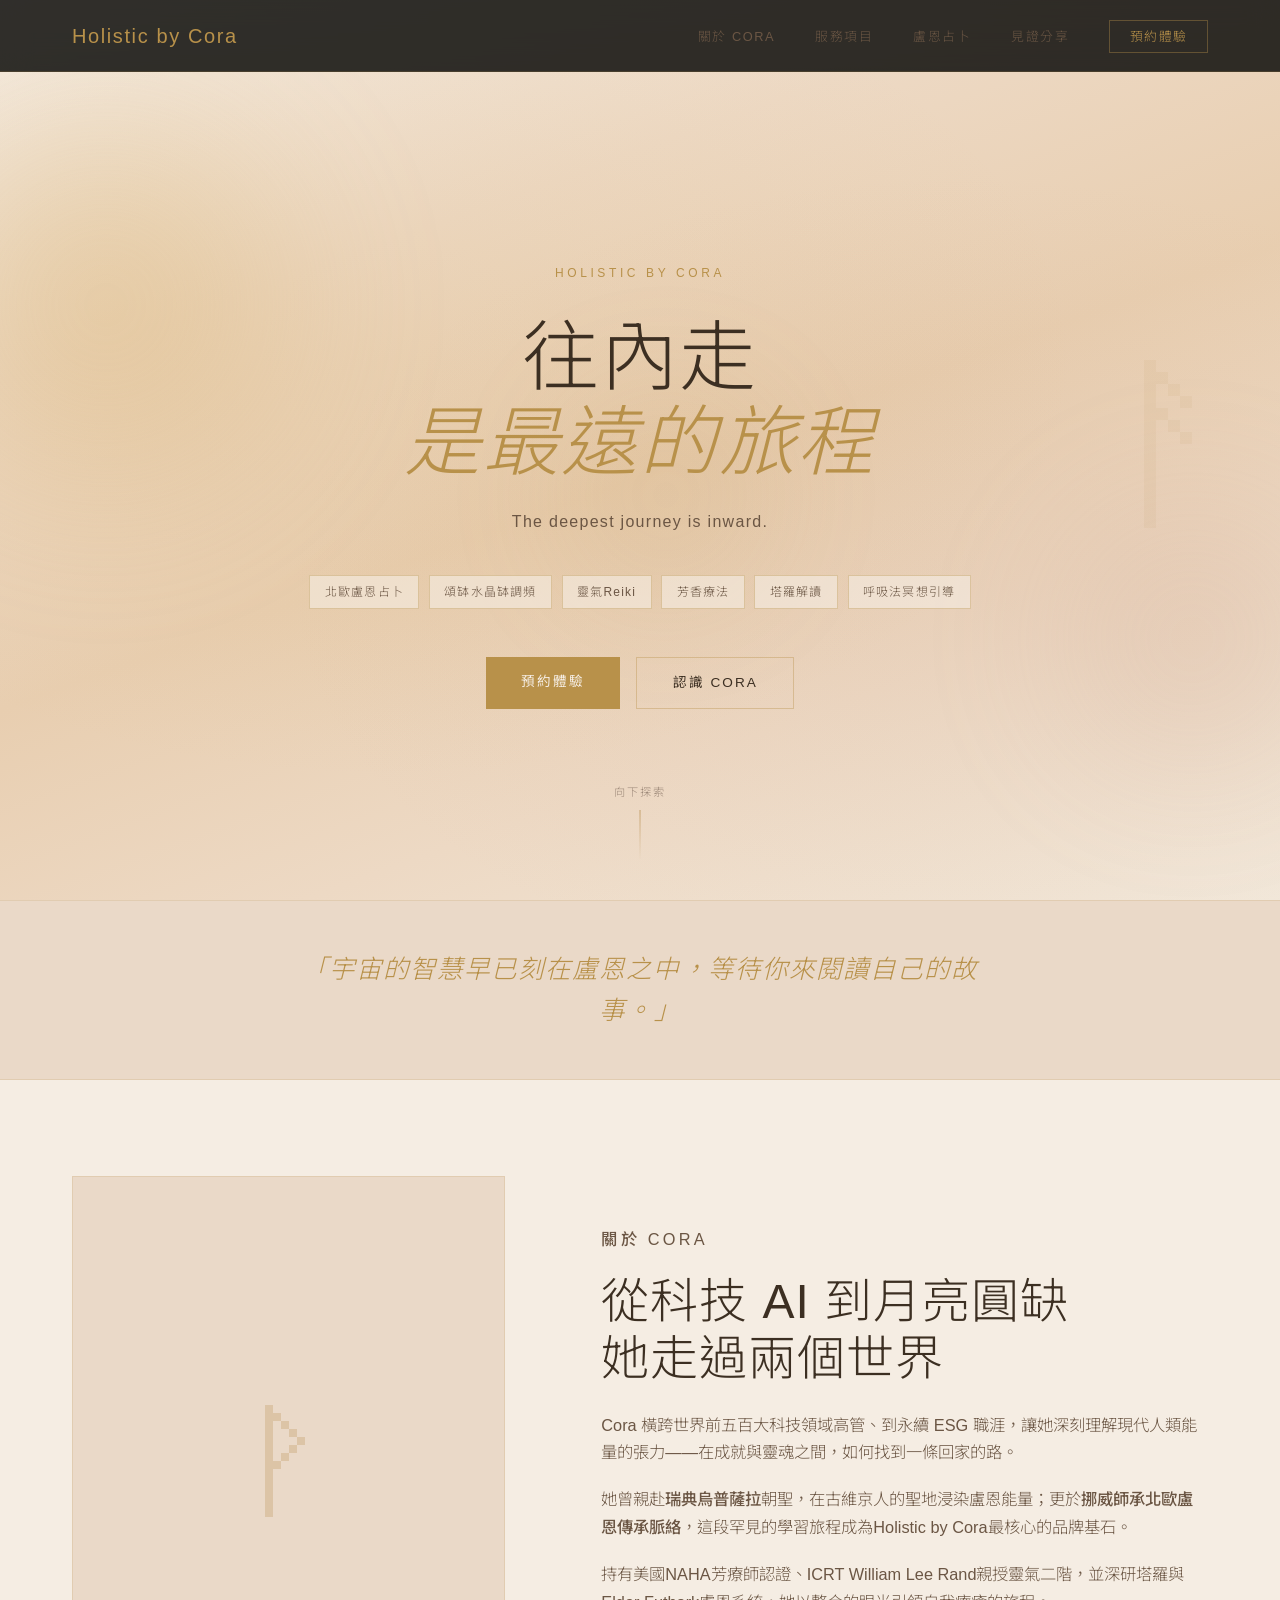
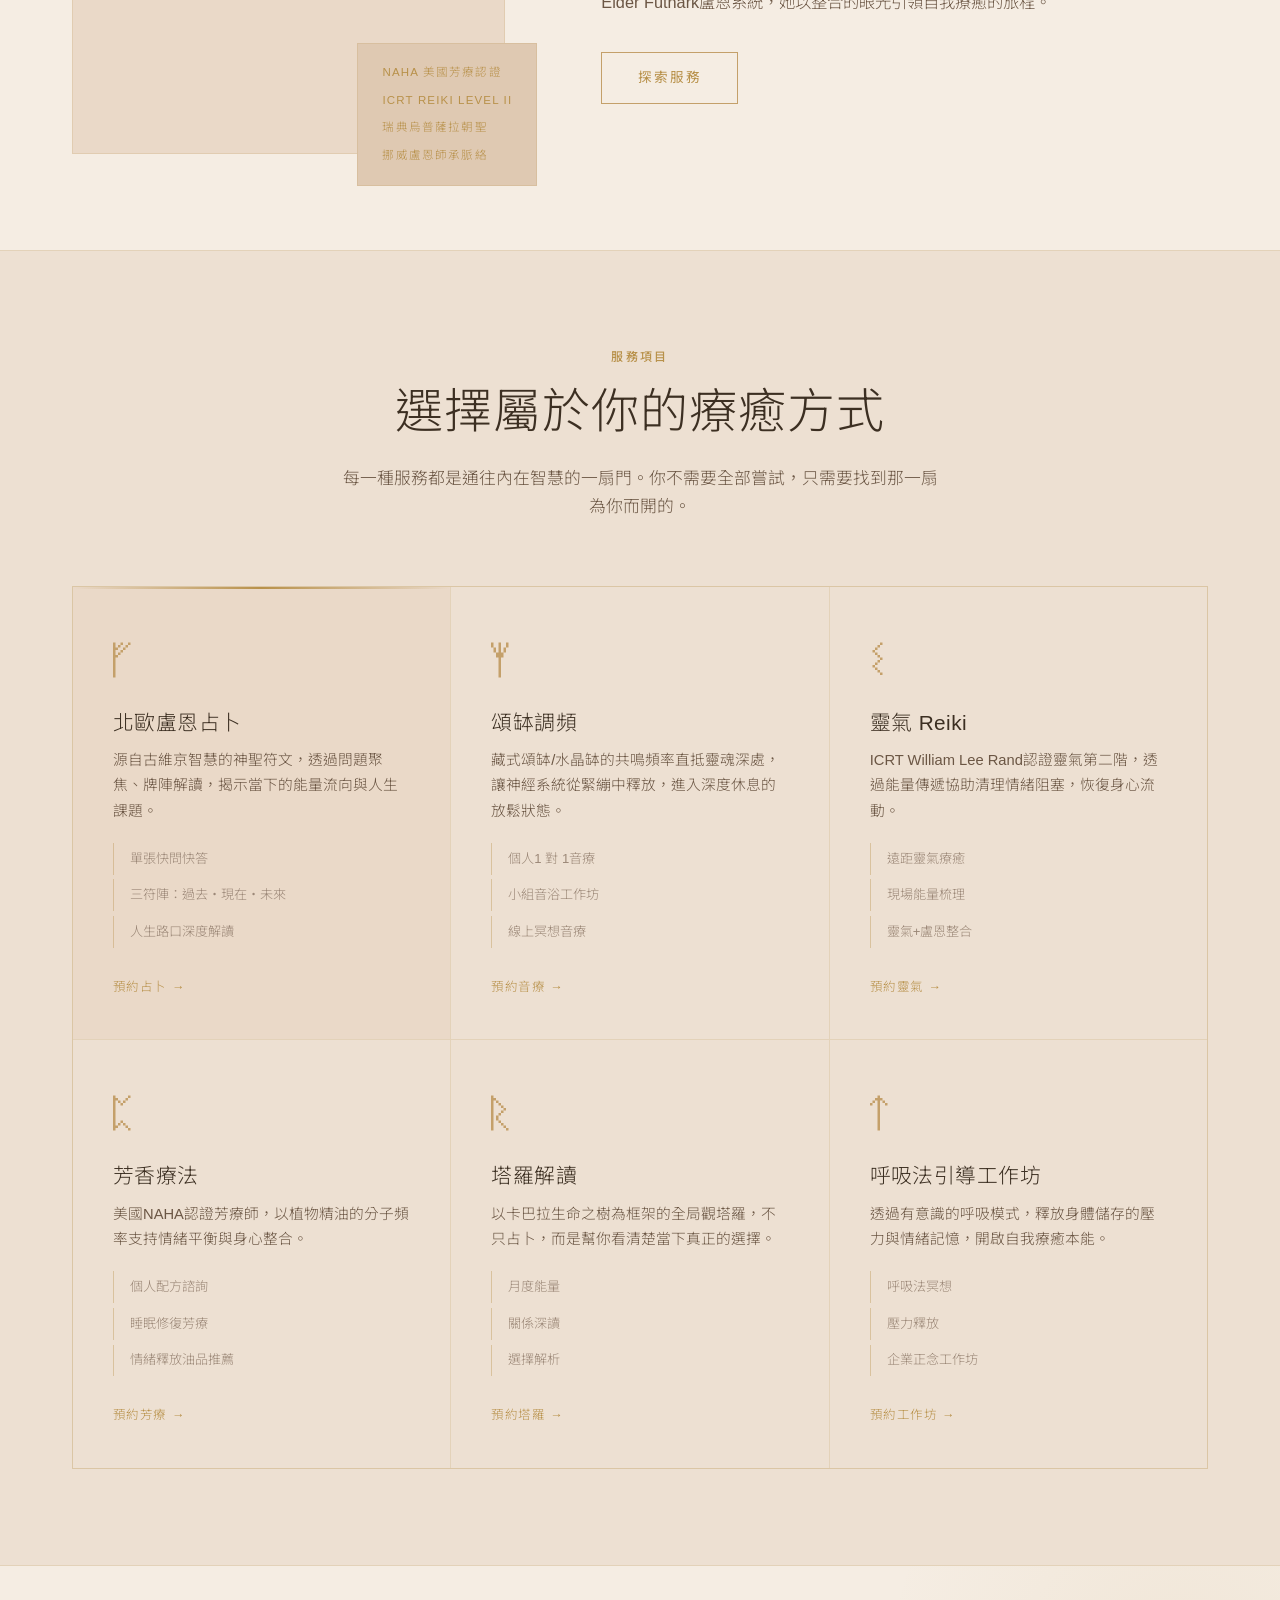
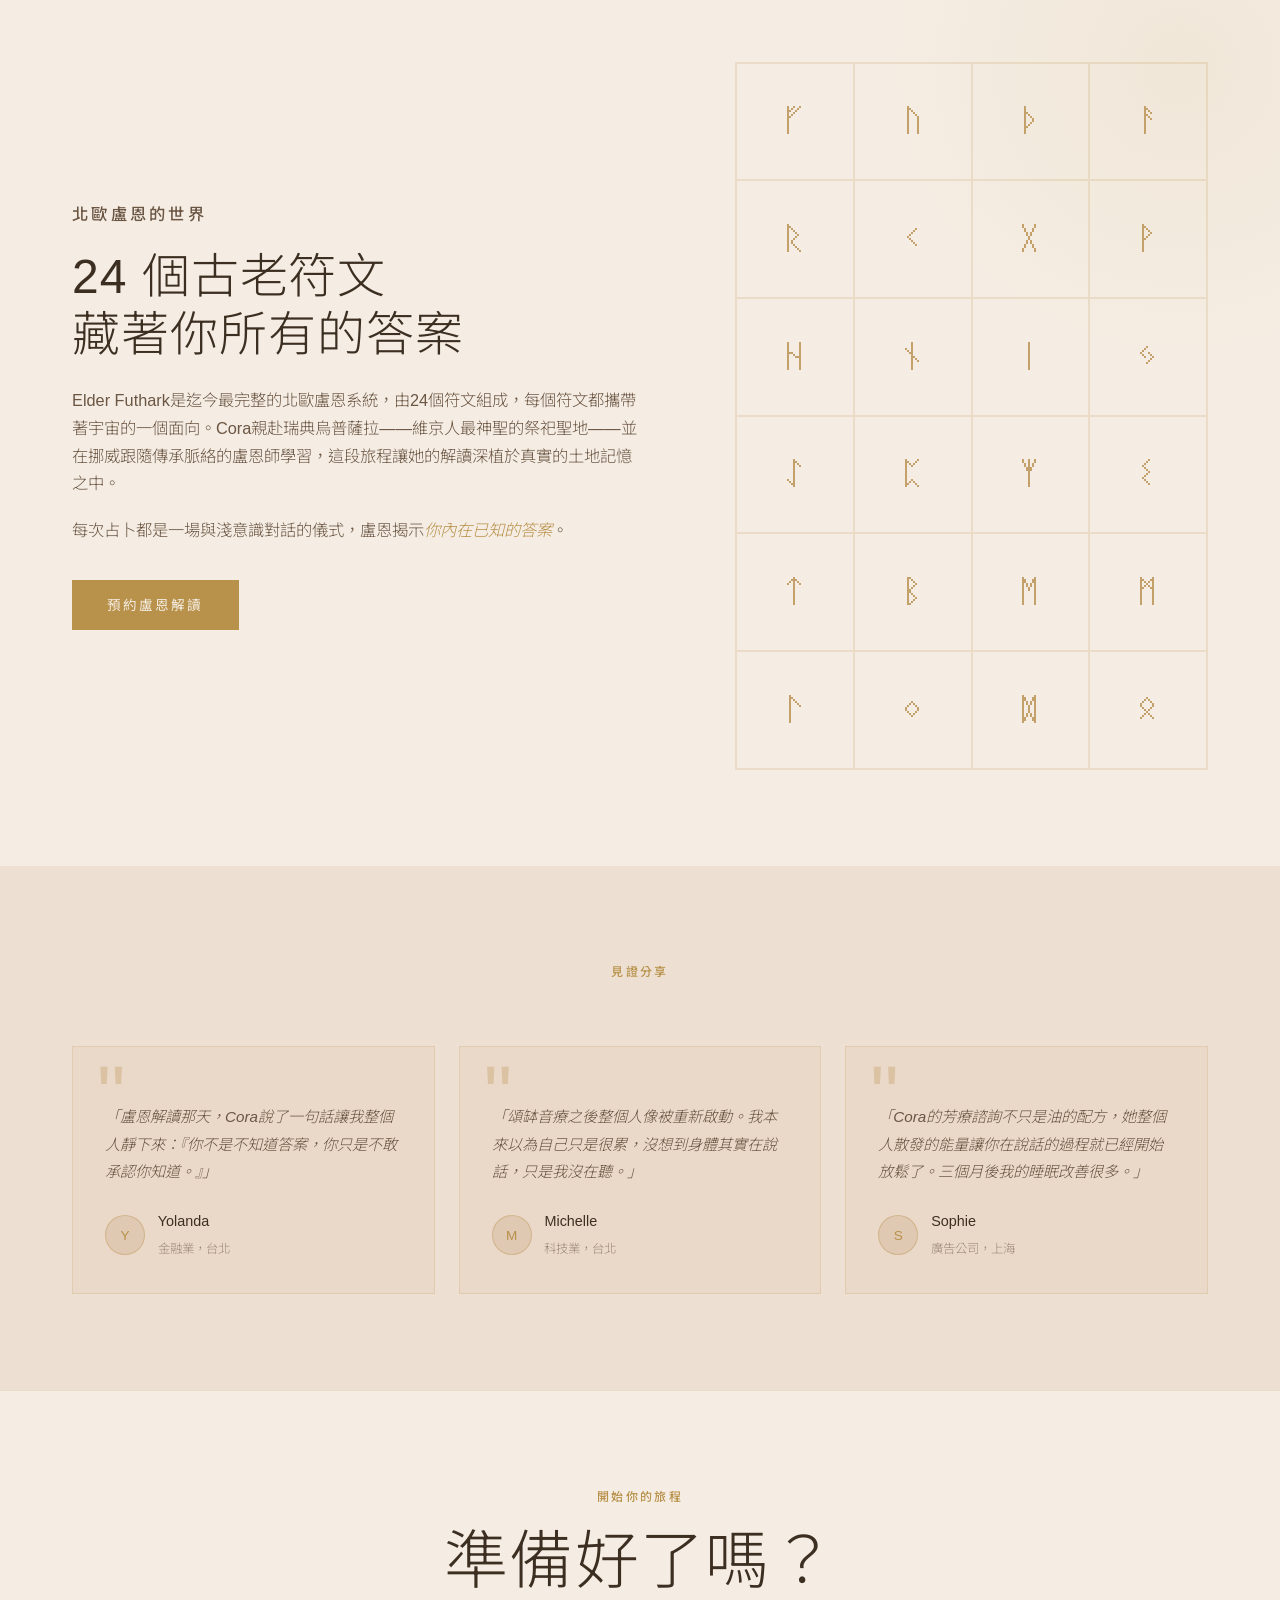
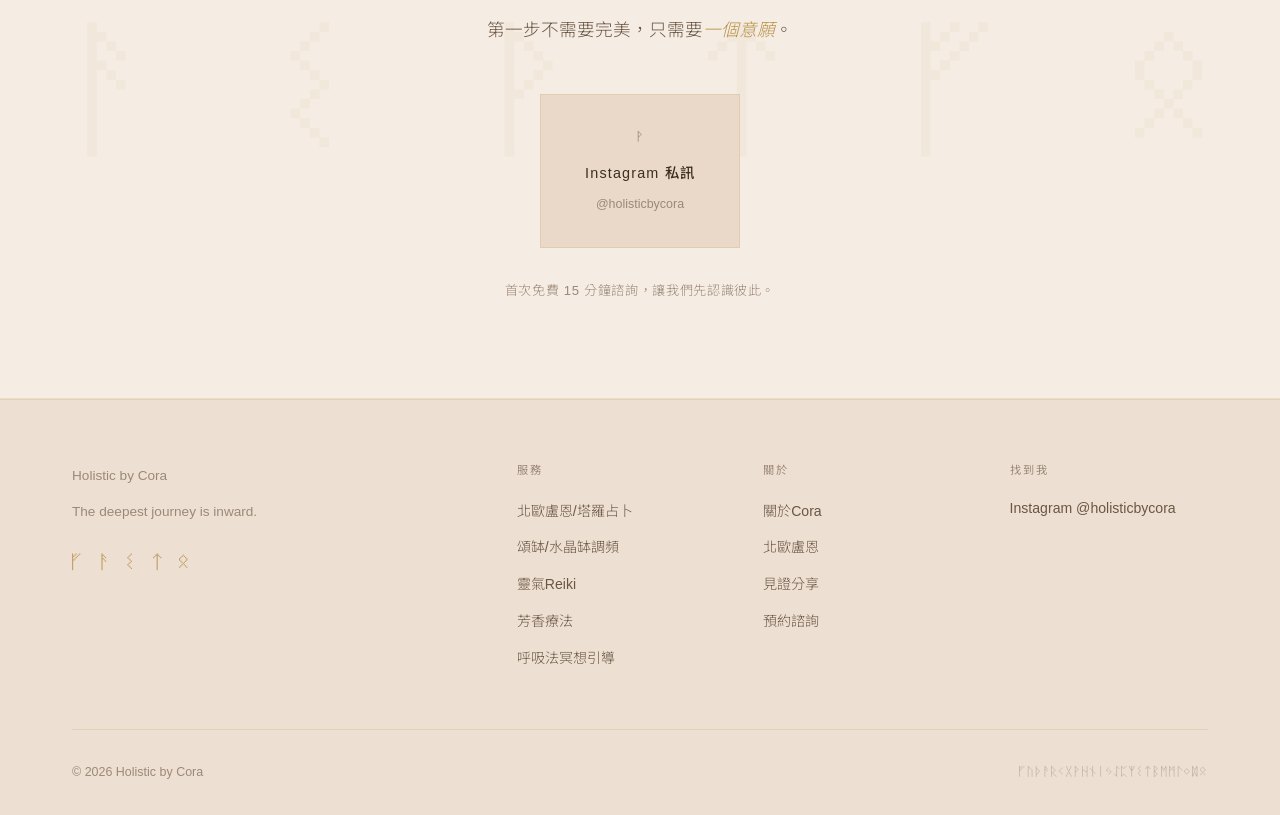
==== index.html @ dd71a54d "Update index.html" ====
<!DOCTYPE html>
<html lang="zh-TW">
<head>
  <meta charset="UTF-8" />
  <meta name="viewport" content="width=device-width, initial-scale=1.0" />
  <title>Holistic by Cora｜北歐盧恩解讀 整合療癒陪伴</title>
  <meta name="description" content="For the woman who runs the boardroom by day and follows the moon by night. 北歐盧恩占卜、塔羅占卜、頌缽調頻、呼吸法冥想引導、靈氣、芳香療法，由Cora帶領你走向內在智慧。" />
  <link rel="preconnect" href="https://fonts.googleapis.com" />
  <link rel="preconnect" href="https://fonts.gstatic.com" crossorigin />
  <link href="https://fonts.googleapis.com/css2?family=Noto+Sans+TC:wght@300;400;500&display=swap" rel="stylesheet" />
<style>
/* ============================================
   Holistic by Cora — Main Stylesheet
   Aesthetic: Morandi nude warmth with golden light
   Palette: Warm parchment · dusty rose · antique gold
   ============================================ */

:root {
  --color-bg:        #F5EDE3;
  --color-bg-2:      #EDE0D2;
  --color-bg-3:      #E6D5C3;
  --color-surface:   #EAD9C8;
  --color-surface-2: #DFC9B2;

  --color-gold:       #B8914A;
  --color-gold-light: #D4A85A;
  --color-gold-dim:   #C4A06A;
  --color-gold-glow:  rgba(184, 145, 74, 0.18);

  --color-rose:      #C4937A;
  --color-sage:      #8A9E82;
  --color-dust:      #B0A898;

  --color-text-primary:   #3C2F22;
  --color-text-secondary: #6B5644;
  --color-text-muted:     #9C8878;

  --color-border:        rgba(184, 145, 74, 0.18);
  --color-border-strong: rgba(184, 145, 74, 0.38);

  --font-display:  'Helvetica Neue', Arial, 'Noto Sans TC', sans-serif;
  --font-body:     'Helvetica Neue', Arial, 'Noto Sans TC', sans-serif;
  --font-serif-tc: 'Noto Sans TC', sans-serif;

  --max-width: 1200px;
  --nav-height: 72px;

  --ease-out:    cubic-bezier(0.16, 1, 0.3, 1);
  --ease-in-out: cubic-bezier(0.45, 0, 0.55, 1);
}

/* ---- Reset ---- */
*, *::before, *::after { box-sizing: border-box; margin: 0; padding: 0; }
html { scroll-behavior: smooth; font-size: 16px; }
body {
  background: var(--color-bg);
  color: var(--color-text-primary);
  font-family: var(--font-body);
  font-weight: 300;
  line-height: 1.7;
  overflow-x: hidden;
}
img { max-width: 100%; display: block; }
a { color: inherit; text-decoration: none; }
ul { list-style: none; }
strong { font-weight: 500; }
em { font-style: italic; color: var(--color-gold); }

/* ---- Typography ---- */
h1, h2, h3, h4 {
  font-family: 'Helvetica Neue', Arial, 'Noto Sans TC', sans-serif;
  font-weight: 300;
  line-height: 1.2;
  letter-spacing: 0.02em;
}

/* ---- Utility ---- */
.container {
  max-width: var(--max-width);
  margin: 0 auto;
  padding: 0 2rem;
}
.section { padding: 6rem 0; }

.section__eyebrow {
  font-family: var(--font-body);
  font-size: 0.75rem;
  font-weight: 500;
  letter-spacing: 0.2em;
  text-transform: uppercase;
  color: var(--color-gold);
  margin-bottom: 1rem;
}
.section__title {
  font-size: clamp(2rem, 4vw, 3rem);
  color: var(--color-text-primary);
  margin-bottom: 1.5rem;
}
.section__desc {
  color: var(--color-text-secondary);
  max-width: 600px;
  font-size: 1.05rem;
}
.section__header {
  text-align: center;
  margin-bottom: 4rem;
}
.section__header .section__desc {
  margin: 0 auto;
}

/* ---- Buttons ---- */
.btn {
  display: inline-block;
  padding: 0.85rem 2.2rem;
  font-family: var(--font-body);
  font-size: 0.85rem;
  font-weight: 400;
  letter-spacing: 0.15em;
  text-transform: uppercase;
  transition: all 0.3s var(--ease-out);
  cursor: pointer;
  border: none;
}
.btn--primary {
  background: var(--color-gold);
  color: #F5EDE3;
}
.btn--primary:hover {
  background: var(--color-gold-light);
  transform: translateY(-2px);
  box-shadow: 0 8px 24px rgba(184,145,74,0.25);
}
.btn--ghost {
  background: transparent;
  color: var(--color-text-primary);
  border: 1px solid var(--color-border-strong);
}
.btn--ghost:hover {
  border-color: var(--color-gold);
  color: var(--color-gold);
  transform: translateY(-2px);
}
.btn--outline {
  background: transparent;
  color: var(--color-gold);
  border: 1px solid var(--color-gold-dim);
}
.btn--outline:hover {
  background: var(--color-gold-glow);
  border-color: var(--color-gold);
}

/* ============================================
   NAV
   ============================================ */
.nav {
  position: fixed;
  top: 0; left: 0; right: 0;
  z-index: 100;
  height: var(--nav-height);
  background: rgba(245, 237, 227, 0.88);
  backdrop-filter: blur(14px);
  border-bottom: 1px solid var(--color-border);
  transition: background 0.4s;
}
.nav__inner {
  max-width: var(--max-width);
  margin: 0 auto;
  padding: 0 2rem;
  height: 100%;
  display: flex;
  align-items: center;
  justify-content: space-between;
}
.nav__logo {
  font-family: 'Helvetica Neue', Arial, 'Noto Sans TC', sans-serif;
  font-size: 1.25rem;
  font-weight: 300;
  letter-spacing: 0.08em;
  color: var(--color-gold);
}
.nav__links {
  display: flex;
  align-items: center;
  gap: 2.5rem;
}
.nav__links a {
  font-size: 0.8rem;
  letter-spacing: 0.12em;
  text-transform: uppercase;
  color: var(--color-text-secondary);
  transition: color 0.2s;
}
.nav__links a:hover { color: var(--color-text-primary); }
.nav__cta {
  color: var(--color-gold) !important;
  border: 1px solid var(--color-border-strong);
  padding: 0.5rem 1.2rem;
  transition: all 0.3s !important;
}
.nav__cta:hover {
  background: var(--color-gold-glow);
  border-color: var(--color-gold) !important;
}
.nav__toggle {
  display: none;
  flex-direction: column;
  gap: 5px;
  background: none;
  border: none;
  cursor: pointer;
  padding: 4px;
}
.nav__toggle span {
  display: block;
  width: 24px;
  height: 1px;
  background: var(--color-text-primary);
  transition: all 0.3s;
}

/* ============================================
   HERO
   ============================================ */
.hero {
  position: relative;
  min-height: 100vh;
  display: flex;
  align-items: center;
  justify-content: center;
  text-align: center;
  overflow: hidden;
  padding-top: var(--nav-height);
  background: linear-gradient(
    160deg,
    #F5EDE3 0%,
    #EDD9C4 28%,
    #E8CEB0 52%,
    #EDD9C4 74%,
    #F2E8DA 100%
  );
}
/* Subtle gold shimmer overlay */
.hero::after {
  content: '';
  position: absolute;
  inset: 0;
  background:
    radial-gradient(ellipse at 30% 40%, rgba(212,168,90,0.12) 0%, transparent 55%),
    radial-gradient(ellipse at 75% 65%, rgba(196,147,122,0.10) 0%, transparent 50%);
  pointer-events: none;
}
.hero__bg {
  position: absolute;
  inset: 0;
}
.hero__orb {
  position: absolute;
  border-radius: 50%;
  filter: blur(70px);
  opacity: 0.35;
  animation: drift 14s ease-in-out infinite alternate;
}
.hero__orb--1 {
  width: 520px; height: 520px;
  background: radial-gradient(circle, #D4A85A, transparent 70%);
  top: 5%; left: -12%;
  animation-delay: 0s;
}
.hero__orb--2 {
  width: 380px; height: 380px;
  background: radial-gradient(circle, #C4937A, transparent 70%);
  bottom: 8%; right: -8%;
  animation-delay: -5s;
  opacity: 0.22;
}
.hero__orb--3 {
  width: 280px; height: 280px;
  background: radial-gradient(circle, #B8914A, transparent 70%);
  top: 55%; left: 52%;
  transform: translate(-50%, -50%);
  animation-delay: -9s;
  opacity: 0.18;
}
@keyframes drift {
  from { transform: translate(0, 0) scale(1); }
  to   { transform: translate(28px, -18px) scale(1.08); }
}
.hero__content {
  position: relative;
  z-index: 2;
  max-width: 760px;
  padding: 2rem;
}
.hero__eyebrow {
  font-size: 0.75rem;
  letter-spacing: 0.3em;
  text-transform: uppercase;
  color: var(--color-gold);
  margin-bottom: 2rem;
  font-weight: 400;
}
.hero__title {
  font-size: clamp(2.8rem, 6vw, 5rem);
  color: var(--color-text-primary);
  margin-bottom: 1.5rem;
  line-height: 1.1;
  animation: fadeUp 1s var(--ease-out) both;
}
.hero__title em {
  display: block;
  color: var(--color-gold);
}
.hero__subtitle {
  font-family: var(--font-body);
  font-size: 1rem;
  color: var(--color-text-secondary);
  letter-spacing: 0.08em;
  margin-bottom: 2.5rem;
  animation: fadeUp 1s 0.15s var(--ease-out) both;
}
.br-desktop { display: block; }
.hero__tags {
  display: flex;
  flex-wrap: wrap;
  gap: 0.6rem;
  justify-content: center;
  margin-bottom: 3rem;
  animation: fadeUp 1s 0.3s var(--ease-out) both;
}
.hero__tags span {
  font-size: 0.75rem;
  letter-spacing: 0.1em;
  padding: 0.35rem 0.9rem;
  border: 1px solid var(--color-border-strong);
  color: var(--color-text-secondary);
  background: rgba(245,237,227,0.6);
}
.hero__ctas {
  display: flex;
  gap: 1rem;
  justify-content: center;
  flex-wrap: wrap;
  animation: fadeUp 1s 0.45s var(--ease-out) both;
}
.hero__rune {
  position: absolute;
  right: 5%;
  top: 50%;
  transform: translateY(-50%);
  font-family: 'Helvetica Neue', Arial, 'Noto Sans TC', sans-serif;
  font-size: clamp(8rem, 15vw, 18rem);
  color: rgba(184, 145, 74, 0.07);
  user-select: none;
  z-index: 1;
  line-height: 1;
}
.scroll-hint {
  position: absolute;
  bottom: 2.5rem;
  left: 50%;
  transform: translateX(-50%);
  display: flex;
  flex-direction: column;
  align-items: center;
  gap: 0.5rem;
  z-index: 2;
}
.scroll-hint span {
  font-size: 0.7rem;
  letter-spacing: 0.2em;
  text-transform: uppercase;
  color: var(--color-text-muted);
}
.scroll-hint__line {
  width: 1px;
  height: 50px;
  background: linear-gradient(to bottom, var(--color-gold-dim), transparent);
  animation: scrollLine 2s ease-in-out infinite;
}
@keyframes scrollLine {
  0%   { transform: scaleY(0); transform-origin: top; opacity: 1; }
  50%  { transform: scaleY(1); transform-origin: top; opacity: 1; }
  100% { transform: scaleY(1); transform-origin: bottom; opacity: 0; }
}
@keyframes fadeUp {
  from { opacity: 0; transform: translateY(24px); }
  to   { opacity: 1; transform: translateY(0); }
}

/* ============================================
   QUOTE BANNER
   ============================================ */
.quote-banner {
  background: var(--color-surface);
  border-top: 1px solid var(--color-border);
  border-bottom: 1px solid var(--color-border);
  padding: 3rem 2rem;
  text-align: center;
}
.quote-banner blockquote {
  font-family: 'Helvetica Neue', Arial, 'Noto Sans TC', sans-serif;
  font-size: clamp(1.1rem, 2.5vw, 1.6rem);
  font-weight: 300;
  font-style: italic;
  color: var(--color-gold);
  max-width: 700px;
  margin: 0 auto;
  letter-spacing: 0.04em;
  line-height: 1.6;
}

/* ============================================
   ABOUT
   ============================================ */
.about { background: var(--color-bg); }
.about__grid {
  display: grid;
  grid-template-columns: 1fr 1.4fr;
  gap: 6rem;
  align-items: center;
}
.about__frame { position: relative; }
.about__img-placeholder {
  aspect-ratio: 3/4;
  background: var(--color-surface);
  border: 1px solid var(--color-border);
  display: flex;
  align-items: center;
  justify-content: center;
  overflow: hidden;
}
.rune-large {
  font-family: 'Helvetica Neue', Arial, 'Noto Sans TC', sans-serif;
  font-size: 8rem;
  color: var(--color-gold-dim);
  opacity: 0.35;
}
.about__badge {
  position: absolute;
  bottom: -2rem;
  right: -2rem;
  background: var(--color-surface-2);
  border: 1px solid var(--color-border);
  padding: 1.2rem 1.5rem;
  display: flex;
  flex-direction: column;
  gap: 0.5rem;
}
.about__badge span {
  font-size: 0.72rem;
  letter-spacing: 0.1em;
  color: var(--color-gold);
  text-transform: uppercase;
}
.about__text-col p {
  color: var(--color-text-secondary);
  margin-bottom: 1.2rem;
  font-size: 1.02rem;
}
.about__text-col .btn { margin-top: 1rem; }

/* ============================================
   SERVICES
   ============================================ */
.services {
  background: var(--color-bg-2);
  border-top: 1px solid var(--color-border);
  border-bottom: 1px solid var(--color-border);
}
.services__grid {
  display: grid;
  grid-template-columns: repeat(3, 1fr);
  gap: 1px;
  background: var(--color-border);
  border: 1px solid var(--color-border);
}
.service-card {
  background: var(--color-bg-2);
  padding: 2.5rem;
  transition: background 0.3s;
  position: relative;
  overflow: hidden;
}
.service-card:hover { background: var(--color-surface); }
.service-card--featured { background: var(--color-surface); }
.service-card--featured::before {
  content: '';
  position: absolute;
  top: 0; left: 0;
  width: 100%;
  height: 2px;
  background: linear-gradient(90deg, transparent, var(--color-gold), transparent);
}
.service-card__rune {
  font-family: 'Helvetica Neue', Arial, 'Noto Sans TC', sans-serif;
  font-size: 2.5rem;
  color: var(--color-gold-dim);
  margin-bottom: 1rem;
  display: block;
  transition: color 0.3s;
}
.service-card:hover .service-card__rune { color: var(--color-gold); }
.service-card h3 {
  font-size: 1.3rem;
  color: var(--color-text-primary);
  margin-bottom: 0.8rem;
}
.service-card > p {
  color: var(--color-text-secondary);
  font-size: 0.92rem;
  margin-bottom: 1.2rem;
  line-height: 1.7;
}
.service-card ul { margin-bottom: 1.5rem; }
.service-card ul li {
  font-size: 0.82rem;
  color: var(--color-text-muted);
  padding: 0.3rem 0;
  padding-left: 1rem;
  border-left: 1px solid var(--color-border-strong);
  margin-bottom: 0.3rem;
}
.service-card__link {
  font-size: 0.78rem;
  letter-spacing: 0.12em;
  text-transform: uppercase;
  color: var(--color-gold);
  transition: letter-spacing 0.3s;
}
.service-card__link:hover { letter-spacing: 0.2em; }

/* ============================================
   RUNES FEATURE
   ============================================ */
.runes-feature {
  background: var(--color-bg);
  position: relative;
  overflow: hidden;
}
.runes-feature::before {
  content: '';
  position: absolute;
  top: -200px; right: -200px;
  width: 600px; height: 600px;
  border-radius: 50%;
  background: radial-gradient(circle, rgba(184,145,74,0.07) 0%, transparent 70%);
}
.runes-feature__inner {
  display: grid;
  grid-template-columns: 1.2fr 1fr;
  gap: 6rem;
  align-items: center;
}
.runes-feature__text p {
  color: var(--color-text-secondary);
  margin-bottom: 1.2rem;
  font-size: 1.02rem;
}
.runes-feature__text .btn { margin-top: 1rem; }
.rune-grid {
  display: grid;
  grid-template-columns: repeat(4, 1fr);
  gap: 0;
  border: 1px solid var(--color-border);
}
.rune-grid span {
  font-family: 'Helvetica Neue', Arial, 'Noto Sans TC', sans-serif;
  font-size: 2rem;
  color: var(--color-gold-dim);
  display: flex;
  align-items: center;
  justify-content: center;
  aspect-ratio: 1;
  border: 1px solid var(--color-border);
  cursor: default;
  transition: all 0.3s;
}
.rune-grid span:hover {
  background: var(--color-surface);
  color: var(--color-gold);
  transform: scale(1.1);
  z-index: 1;
  position: relative;
  box-shadow: 0 4px 20px rgba(184,145,74,0.15);
}

/* ============================================
   TESTIMONIALS
   ============================================ */
.testimonials { background: var(--color-bg-2); }
.testimonials__grid {
  display: grid;
  grid-template-columns: repeat(3, 1fr);
  gap: 1.5rem;
}
.testimonial-card {
  background: var(--color-surface);
  border: 1px solid var(--color-border);
  padding: 2rem;
  position: relative;
}
.testimonial-card::before {
  content: '"';
  font-family: 'Helvetica Neue', Arial, 'Noto Sans TC', sans-serif;
  font-size: 5rem;
  color: var(--color-gold-dim);
  opacity: 0.4;
  position: absolute;
  top: 0.5rem; left: 1.5rem;
  line-height: 1;
}
.testimonial-card__quote {
  color: var(--color-text-secondary);
  font-size: 0.95rem;
  line-height: 1.8;
  margin-bottom: 1.5rem;
  padding-top: 1.5rem;
  font-style: italic;
}
.testimonial-card__author {
  display: flex;
  align-items: center;
  gap: 0.8rem;
}
.testimonial-card__avatar {
  width: 40px; height: 40px;
  border-radius: 50%;
  background: var(--color-surface-2);
  border: 1px solid var(--color-border-strong);
  display: flex;
  align-items: center;
  justify-content: center;
  font-size: 0.85rem;
  color: var(--color-gold);
  flex-shrink: 0;
}
.testimonial-card__author strong {
  display: block;
  font-size: 0.9rem;
  color: var(--color-text-primary);
  font-weight: 400;
}
.testimonial-card__author span {
  font-size: 0.78rem;
  color: var(--color-text-muted);
}

/* ============================================
   BOOKING CTA
   ============================================ */
.booking {
  background: var(--color-bg);
  position: relative;
  overflow: hidden;
  text-align: center;
  border-top: 1px solid var(--color-border);
  border-bottom: 1px solid var(--color-border);
}
.booking__bg {
  position: absolute;
  inset: 0;
  display: flex;
  align-items: center;
  justify-content: space-around;
  pointer-events: none;
}
.booking__bg span {
  font-family: 'Helvetica Neue', Arial, 'Noto Sans TC', sans-serif;
  font-size: clamp(4rem, 12vw, 14rem);
  color: rgba(184, 145, 74, 0.05);
  user-select: none;
}
.booking__inner {
  position: relative;
  z-index: 2;
  max-width: 700px;
  margin: 0 auto;
}
.booking__title {
  font-size: clamp(2.5rem, 5vw, 4rem);
  color: var(--color-text-primary);
  margin-bottom: 1rem;
}
.booking__subtitle {
  font-size: 1.1rem;
  color: var(--color-text-secondary);
  margin-bottom: 3rem;
}
.booking__options {
  display: flex;
  gap: 1.5rem;
  justify-content: center;
  margin-bottom: 2rem;
  flex-wrap: wrap;
}
.booking__option {
  background: var(--color-surface);
  border: 1px solid var(--color-border);
  padding: 2rem 2.5rem;
  display: flex;
  flex-direction: column;
  align-items: center;
  gap: 0.5rem;
  min-width: 200px;
  transition: all 0.3s var(--ease-out);
}
.booking__option:hover {
  border-color: var(--color-gold-dim);
  background: var(--color-surface-2);
  transform: translateY(-4px);
  box-shadow: 0 12px 32px rgba(184,145,74,0.12);
}
.booking__option-rune {
  font-family: 'Helvetica Neue', Arial, 'Noto Sans TC', sans-serif;
  font-size: 2.5rem;
  color: var(--color-gold);
  display: block;
  margin-bottom: 0.3rem;
}
.booking__option strong {
  font-size: 0.9rem;
  letter-spacing: 0.08em;
  color: var(--color-text-primary);
}
.booking__option span {
  font-size: 0.78rem;
  color: var(--color-text-muted);
}
.booking__note {
  font-size: 0.82rem;
  color: var(--color-text-muted);
  letter-spacing: 0.05em;
}

/* ============================================
   FOOTER
   ============================================ */
.footer {
  background: var(--color-bg-2);
  border-top: 1px solid var(--color-border);
  padding: 4rem 0 2rem;
}
.footer__inner {
  display: grid;
  grid-template-columns: 2fr 1fr 1fr 1fr;
  gap: 3rem;
  padding-bottom: 3rem;
  border-bottom: 1px solid var(--color-border);
  margin-bottom: 2rem;
}
.footer__logo {
  font-family: 'Helvetica Neue', Arial, 'Noto Sans TC', sans-serif;
  font-size: 1.3rem;
  color: var(--color-gold);
  margin-bottom: 0.8rem;
}
.footer__brand p {
  font-size: 0.85rem;
  color: var(--color-text-muted);
  line-height: 1.7;
}
.footer__runes {
  margin-top: 1.5rem;
  font-family: 'Helvetica Neue', Arial, 'Noto Sans TC', sans-serif;
  font-size: 1.2rem;
  color: var(--color-gold-dim);
  letter-spacing: 0.3em;
}
.footer__links h4, .footer__social h4 {
  font-size: 0.7rem;
  letter-spacing: 0.2em;
  text-transform: uppercase;
  color: var(--color-text-muted);
  margin-bottom: 1.2rem;
  font-weight: 400;
  font-family: var(--font-body);
}
.footer__links ul li { margin-bottom: 0.6rem; }
.footer__links ul li a {
  font-size: 0.88rem;
  color: var(--color-text-secondary);
  transition: color 0.2s;
}
.footer__links ul li a:hover { color: var(--color-gold); }
.footer__social a {
  display: block;
  font-size: 0.88rem;
  color: var(--color-text-secondary);
  margin-bottom: 0.8rem;
  transition: color 0.2s;
}
.footer__social a:hover { color: var(--color-gold); }
.footer__bottom {
  display: flex;
  justify-content: space-between;
  align-items: center;
  flex-wrap: wrap;
  gap: 1rem;
}
.footer__bottom p {
  font-size: 0.78rem;
  color: var(--color-text-muted);
}
.footer__rune-row {
  letter-spacing: 0.15em;
  font-family: 'Helvetica Neue', Arial, 'Noto Sans TC', sans-serif;
  font-size: 0.9rem;
  color: var(--color-gold-dim);
  opacity: 0.5;
}

/* ============================================
   SCROLL ANIMATIONS
   ============================================ */
.reveal {
  opacity: 0;
  transform: translateY(32px);
  transition: opacity 0.8s var(--ease-out), transform 0.8s var(--ease-out);
}
.reveal.visible {
  opacity: 1;
  transform: translateY(0);
}
.reveal-delay-1 { transition-delay: 0.1s; }
.reveal-delay-2 { transition-delay: 0.2s; }
.reveal-delay-3 { transition-delay: 0.3s; }

/* ============================================
   MOBILE RESPONSIVE
   ============================================ */
@media (max-width: 900px) {
  .nav__links {
    display: none;
    position: absolute;
    top: var(--nav-height);
    left: 0; right: 0;
    background: rgba(245, 237, 227, 0.97);
    backdrop-filter: blur(20px);
    flex-direction: column;
    padding: 2rem;
    gap: 1.5rem;
    border-bottom: 1px solid var(--color-border);
  }
  .nav__links.open { display: flex; }
  .nav__toggle { display: flex; }

  .about__grid { grid-template-columns: 1fr; gap: 3rem; }
  .about__badge { position: static; margin-top: 1rem; }
  .about__img-placeholder { aspect-ratio: 1; }

  .services__grid { grid-template-columns: 1fr 1fr; }

  .runes-feature__inner { grid-template-columns: 1fr; gap: 3rem; }
  .runes-feature__symbols { order: -1; }
  .rune-grid span { font-size: 1.5rem; }

  .testimonials__grid { grid-template-columns: 1fr; }

  .footer__inner { grid-template-columns: 1fr 1fr; }
}

@media (max-width: 600px) {
  .section { padding: 4rem 0; }
  .services__grid { grid-template-columns: 1fr; }
  .hero__title { font-size: 2.5rem; }
  .br-desktop { display: none; }
  .footer__inner { grid-template-columns: 1fr; }
  .footer__bottom { flex-direction: column; text-align: center; }
  .booking__options { flex-direction: column; align-items: center; }
  .booking__option { width: 100%; max-width: 300px; }
  .hero__ctas { flex-direction: column; align-items: center; }
}

</style>
</head>
<body>

  <!-- Navigation -->
  <nav class="nav" id="nav">
    <div class="nav__inner">
      <a href="#" class="nav__logo">Holistic by Cora</a>
      <button class="nav__toggle" id="navToggle" aria-label="開啟選單">
        <span></span><span></span><span></span>
      </button>
      <ul class="nav__links" id="navLinks">
        <li><a href="#about">關於 Cora</a></li>
        <li><a href="#services">服務項目</a></li>
        <li><a href="#runes">盧恩占卜</a></li>
        <li><a href="#testimonials">見證分享</a></li>
        <li><a href="#booking" class="nav__cta">預約體驗</a></li>
      </ul>
    </div>
  </nav>

  <!-- Hero -->
  <section class="hero" id="home">
    <div class="hero__bg">
      <div class="hero__orb hero__orb--1"></div>
      <div class="hero__orb hero__orb--2"></div>
      <div class="hero__orb hero__orb--3"></div>
    </div>
    <div class="hero__content">
      <p class="hero__eyebrow">Holistic by Cora</p>
      <h1 class="hero__title">
        往內走<br />
        <em>是最遠的旅程</em>
      </h1>
      <p class="hero__subtitle">
        The deepest journey is inward.
      </p>
      <div class="hero__tags">
        <span>北歐盧恩占卜</span>
        <span>頌缽水晶缽調頻</span></span>
        <span>靈氣Reiki</span>
        <span>芳香療法</span>
        <span>塔羅解讀</span>
        <span>呼吸法冥想引導</span>
      </div>
      <div class="hero__ctas">
        <a href="#booking" class="btn btn--primary">預約體驗</a>
        <a href="#about" class="btn btn--ghost">認識 Cora</a>
      </div>
    </div>
    <div class="hero__rune" aria-hidden="true">ᚨ</div>
    <div class="scroll-hint">
      <span>向下探索</span>
      <div class="scroll-hint__line"></div>
    </div>
  </section>

  <!-- Quote Banner -->
  <section class="quote-banner">
    <blockquote>
      「宇宙的智慧早已刻在盧恩之中，等待你來閱讀自己的故事。」
    </blockquote>
  </section>

  <!-- About -->
  <section class="about section" id="about">
    <div class="container">
      <div class="about__grid">
        <div class="about__image-col">
          <div class="about__frame">
            <div class="about__img-placeholder">
              <span class="rune-large" aria-hidden="true">ᚹ</span>
            </div>
            <div class="about__badge">
              <span>NAHA 美國芳療認證</span>
              <span>ICRT Reiki Level II</span>
              <span>瑞典烏普薩拉朝聖</span>
              <span>挪威盧恩師承脈絡</span>
            </div>
          </div>
        </div>
        <div class="about__text-col">
          <p class="section__eyebrow">關於 Cora</p>
          <h2 class="section__title">從科技 AI 到月亮圓缺<br />她走過兩個世界</h2>
          <p>Cora 橫跨世界前五百大科技領域高管、到永續 ESG 職涯，讓她深刻理解現代人類能量的張力——在成就與靈魂之間，如何找到一條回家的路。</p>
          <p>她曾親赴<strong>瑞典烏普薩拉</strong>朝聖，在古維京人的聖地浸染盧恩能量；更於<strong>挪威師承北歐盧恩傳承脈絡</strong>，這段罕見的學習旅程成為Holistic by Cora最核心的品牌基石。</p>
          <p>持有美國NAHA芳療師認證、ICRT William Lee Rand親授靈氣二階，並深研塔羅與Elder Futhark盧恩系統，她以整合的眼光引領自我療癒的旅程。</p>
          <a href="#services" class="btn btn--outline">探索服務</a>
        </div>
      </div>
    </div>
  </section>

  <!-- Services -->
  <section class="services section" id="services">
    <div class="container">
      <div class="section__header">
        <p class="section__eyebrow">服務項目</p>
        <h2 class="section__title">選擇屬於你的療癒方式</h2>
        <p class="section__desc">每一種服務都是通往內在智慧的一扇門。你不需要全部嘗試，只需要找到那一扇為你而開的。</p>
      </div>
      <div class="services__grid">

        <div class="service-card service-card--featured">
          <div class="service-card__rune" aria-hidden="true">ᚠ</div>
          <h3>北歐盧恩占卜</h3>
          <p>源自古維京智慧的神聖符文，透過問題聚焦、牌陣解讀，揭示當下的能量流向與人生課題。</p>
          <ul>
            <li>單張快問快答</li>
            <li>三符陣：過去・現在・未來</li>
            <li>人生路口深度解讀</li>
          </ul>
          <a href="#booking" class="service-card__link">預約占卜 →</a>
        </div>

        <div class="service-card">
          <div class="service-card__rune" aria-hidden="true">ᛉ</div>
          <h3>頌缽調頻</h3>
          <p>藏式頌缽/水晶缽的共鳴頻率直抵靈魂深處，讓神經系統從緊繃中釋放，進入深度休息的放鬆狀態。</p>
          <ul>
            <li>個人1 對 1音療</li>
            <li>小組音浴工作坊</li>
            <li>線上冥想音療</li>
          </ul>
          <a href="#booking" class="service-card__link">預約音療 →</a>
        </div>

        <div class="service-card">
          <div class="service-card__rune" aria-hidden="true">ᛊ</div>
          <h3>靈氣 Reiki</h3>
          <p>ICRT William Lee Rand認證靈氣第二階，透過能量傳遞協助清理情緒阻塞，恢復身心流動。</p>
          <ul>
            <li>遠距靈氣療癒</li>
            <li>現場能量梳理</li>
            <li>靈氣+盧恩整合</li>
          </ul>
          <a href="#booking" class="service-card__link">預約靈氣 →</a>
        </div>

        <div class="service-card">
          <div class="service-card__rune" aria-hidden="true">ᛈ</div>
          <h3>芳香療法</h3>
          <p>美國NAHA認證芳療師，以植物精油的分子頻率支持情緒平衡與身心整合。</p>
          <ul>
            <li>個人配方諮詢</li>
            <li>睡眠修復芳療</li>
            <li>情緒釋放油品推薦</li>
          </ul>
          <a href="#booking" class="service-card__link">預約芳療 →</a>
        </div>

        <div class="service-card">
          <div class="service-card__rune" aria-hidden="true">ᚱ</div>
          <h3>塔羅解讀</h3>
          <p>以卡巴拉生命之樹為框架的全局觀塔羅，不只占卜，而是幫你看清楚當下真正的選擇。</p>
          <ul>
            <li>月度能量</li>
            <li>關係深讀</li>
            <li>選擇解析</li>
          </ul>
          <a href="#booking" class="service-card__link">預約塔羅 →</a>
        </div>

        <div class="service-card">
          <div class="service-card__rune" aria-hidden="true">ᛏ</div>
          <h3>呼吸法引導工作坊</h3>
          <p>透過有意識的呼吸模式，釋放身體儲存的壓力與情緒記憶，開啟自我療癒本能。</p>
          <ul>
            <li>呼吸法冥想</li>
            <li>壓力釋放</li>
            <li>企業正念工作坊</li>
          </ul>
          <a href="#booking" class="service-card__link">預約工作坊 →</a>
        </div>

      </div>
    </div>
  </section>

  <!-- Runes Feature -->
  <section class="runes-feature section" id="runes">
    <div class="container">
      <div class="runes-feature__inner">
        <div class="runes-feature__text">
          <p class="section__eyebrow">北歐盧恩的世界</p>
          <h2 class="section__title">24 個古老符文<br />藏著你所有的答案</h2>
          <p>Elder Futhark是迄今最完整的北歐盧恩系統，由24個符文組成，每個符文都攜帶著宇宙的一個面向。Cora親赴瑞典烏普薩拉——維京人最神聖的祭祀聖地——並在挪威跟隨傳承脈絡的盧恩師學習，這段旅程讓她的解讀深植於真實的土地記憶之中。</p>
          <p>每次占卜都是一場與淺意識對話的儀式，盧恩揭示<em>你內在已知的答案</em>。</p>
          <a href="#booking" class="btn btn--primary">預約盧恩解讀</a>
        </div>
        <div class="runes-feature__symbols" aria-hidden="true">
          <div class="rune-grid">
            <span title="Fehu">ᚠ</span><span title="Uruz">ᚢ</span><span title="Thurisaz">ᚦ</span><span title="Ansuz">ᚨ</span>
            <span title="Raidho">ᚱ</span><span title="Kenaz">ᚲ</span><span title="Gebo">ᚷ</span><span title="Wunjo">ᚹ</span>
            <span title="Hagalaz">ᚺ</span><span title="Nauthiz">ᚾ</span><span title="Isa">ᛁ</span><span title="Jera">ᛃ</span>
            <span title="Eihwaz">ᛇ</span><span title="Perthro">ᛈ</span><span title="Algiz">ᛉ</span><span title="Sowilo">ᛊ</span>
            <span title="Tiwaz">ᛏ</span><span title="Berkano">ᛒ</span><span title="Ehwaz">ᛖ</span><span title="Mannaz">ᛗ</span>
            <span title="Laguz">ᛚ</span><span title="Ingwaz">ᛜ</span><span title="Dagaz">ᛞ</span><span title="Othala">ᛟ</span>
          </div>
        </div>
      </div>
    </div>
  </section>

  <!-- Testimonials -->
  <section class="testimonials section" id="testimonials">
    <div class="container">
      <div class="section__header">
        <p class="section__eyebrow">見證分享</p>
        <h2 class="section__title"></h2>
      </div>
      <div class="testimonials__grid">
        <div class="testimonial-card">
          <p class="testimonial-card__quote">「盧恩解讀那天，Cora說了一句話讓我整個人靜下來：『你不是不知道答案，你只是不敢承認你知道。』」</p>
          <div class="testimonial-card__author">
            <div class="testimonial-card__avatar">Y</div>
            <div>
              <strong>Yolanda</strong>
              <span>金融業，台北</span>
            </div>
          </div>
        </div>
        <div class="testimonial-card">
          <p class="testimonial-card__quote">「頌缽音療之後整個人像被重新啟動。我本來以為自己只是很累，沒想到身體其實在說話，只是我沒在聽。」</p>
          <div class="testimonial-card__author">
            <div class="testimonial-card__avatar">M</div>
            <div>
              <strong>Michelle</strong>
              <span>科技業，台北</span>
            </div>
          </div>
        </div>
        <div class="testimonial-card">
          <p class="testimonial-card__quote">「Cora的芳療諮詢不只是油的配方，她整個人散發的能量讓你在說話的過程就已經開始放鬆了。三個月後我的睡眠改善很多。」</p>
          <div class="testimonial-card__author">
            <div class="testimonial-card__avatar">S</div>
            <div>
              <strong>Sophie</strong>
              <span>廣告公司，上海</span>
            </div>
          </div>
        </div>
      </div>
    </div>
  </section>

  <!-- Booking CTA -->
  <section class="booking section" id="booking">
    <div class="booking__bg" aria-hidden="true">
      <span>ᚨ</span><span>ᛊ</span><span>ᚹ</span><span>ᛏ</span><span>ᚠ</span><span>ᛟ</span>
    </div>
    <div class="container">
      <div class="booking__inner">
        <p class="section__eyebrow">開始你的旅程</p>
        <h2 class="booking__title">準備好了嗎？</h2>
        <p class="booking__subtitle">第一步不需要完美，只需要<em>一個意願</em>。</p>
        <div class="booking__options">
          <a href="https://instagram.com/holisticbycora" target="_blank" rel="noopener" class="booking__option">
            <span class="booking__option-rune" aria-hidden="true">ᚹ</span>
            <strong>Instagram 私訊</strong>
            <span>@holisticbycora</span>
          </a>
        </div>
        <p class="booking__note">首次免費 15 分鐘諮詢，讓我們先認識彼此。</p>
      </div>
    </div>
  </section>

  <!-- Footer -->
  <footer class="footer">
    <div class="container">
      <div class="footer__inner">
        <div class="footer__brand">
          <p class="footer__logo">Holistic by Cora</p>
          <p>The deepest journey is inward.</p>
          <div class="footer__runes" aria-hidden="true">ᚠ ᚨ ᛊ ᛏ ᛟ</div>
        </div>
        <div class="footer__links">
          <h4>服務</h4>
          <ul>
            <li><a href="#services">北歐盧恩/塔羅占卜</a></li>
            <li><a href="#services">頌缽/水晶缽調頻</a></li>
            <li><a href="#services">靈氣Reiki</a></li>
            <li><a href="#services">芳香療法</a></li>
            <li><a href="#services">呼吸法冥想引導</a></li>
          </ul>
        </div>
        <div class="footer__links">
          <h4>關於</h4>
          <ul>
            <li><a href="#about">關於Cora</a></li>
            <li><a href="#runes">北歐盧恩</a></li>
            <li><a href="#testimonials">見證分享</a></li>
            <li><a href="#booking">預約諮詢</a></li>
          </ul>
        </div>
        <div class="footer__social">
          <h4>找到我</h4>
          <a href="https://instagram.com/holisticbycora" target="_blank" rel="noopener">Instagram @holisticbycora</a>

        </div>
      </div>
      <div class="footer__bottom">
        <p>© 2026 Holistic by Cora </p>
        <p class="footer__rune-row" aria-hidden="true">ᚠᚢᚦᚨᚱᚲᚷᚹᚺᚾᛁᛃᛇᛈᛉᛊᛏᛒᛖᛗᛚᛜᛞᛟ</p>
      </div>
    </div>
  </footer>

  <script src="js/main.js"></script>
</body>
</html>
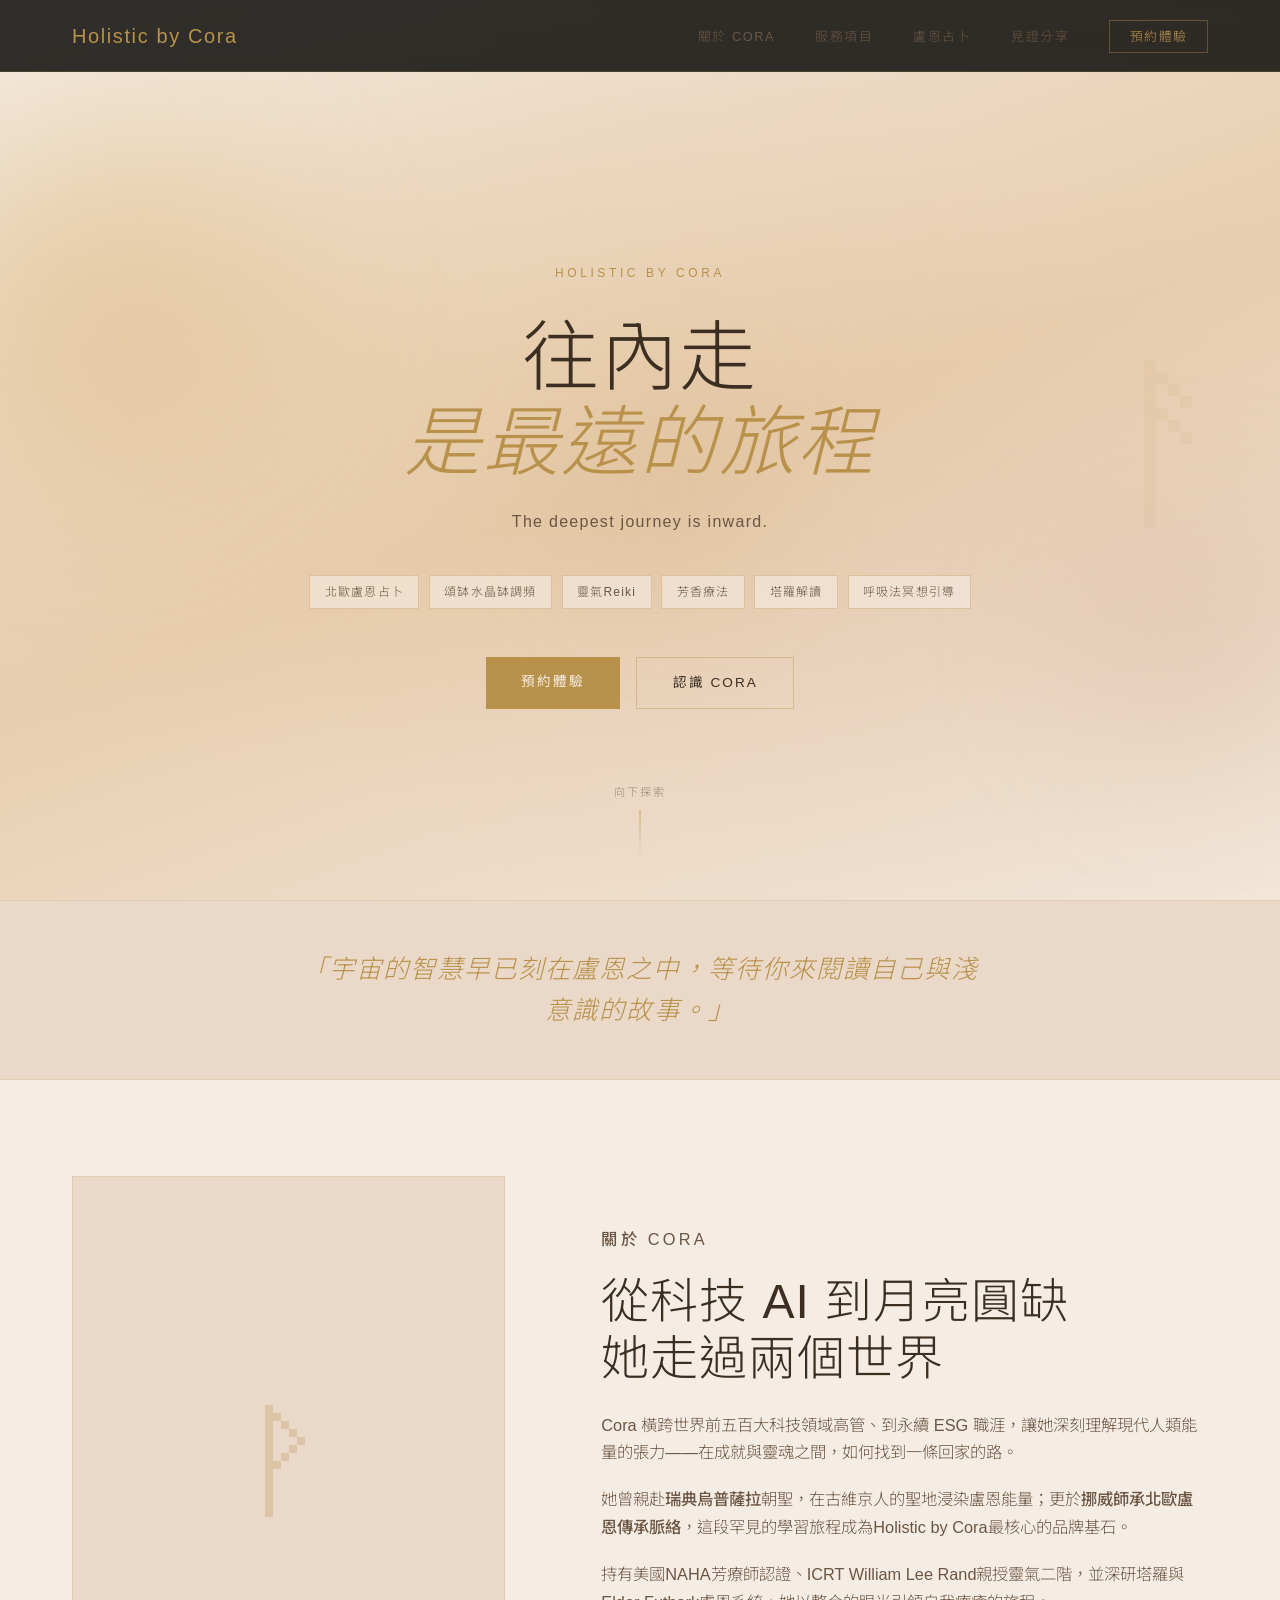
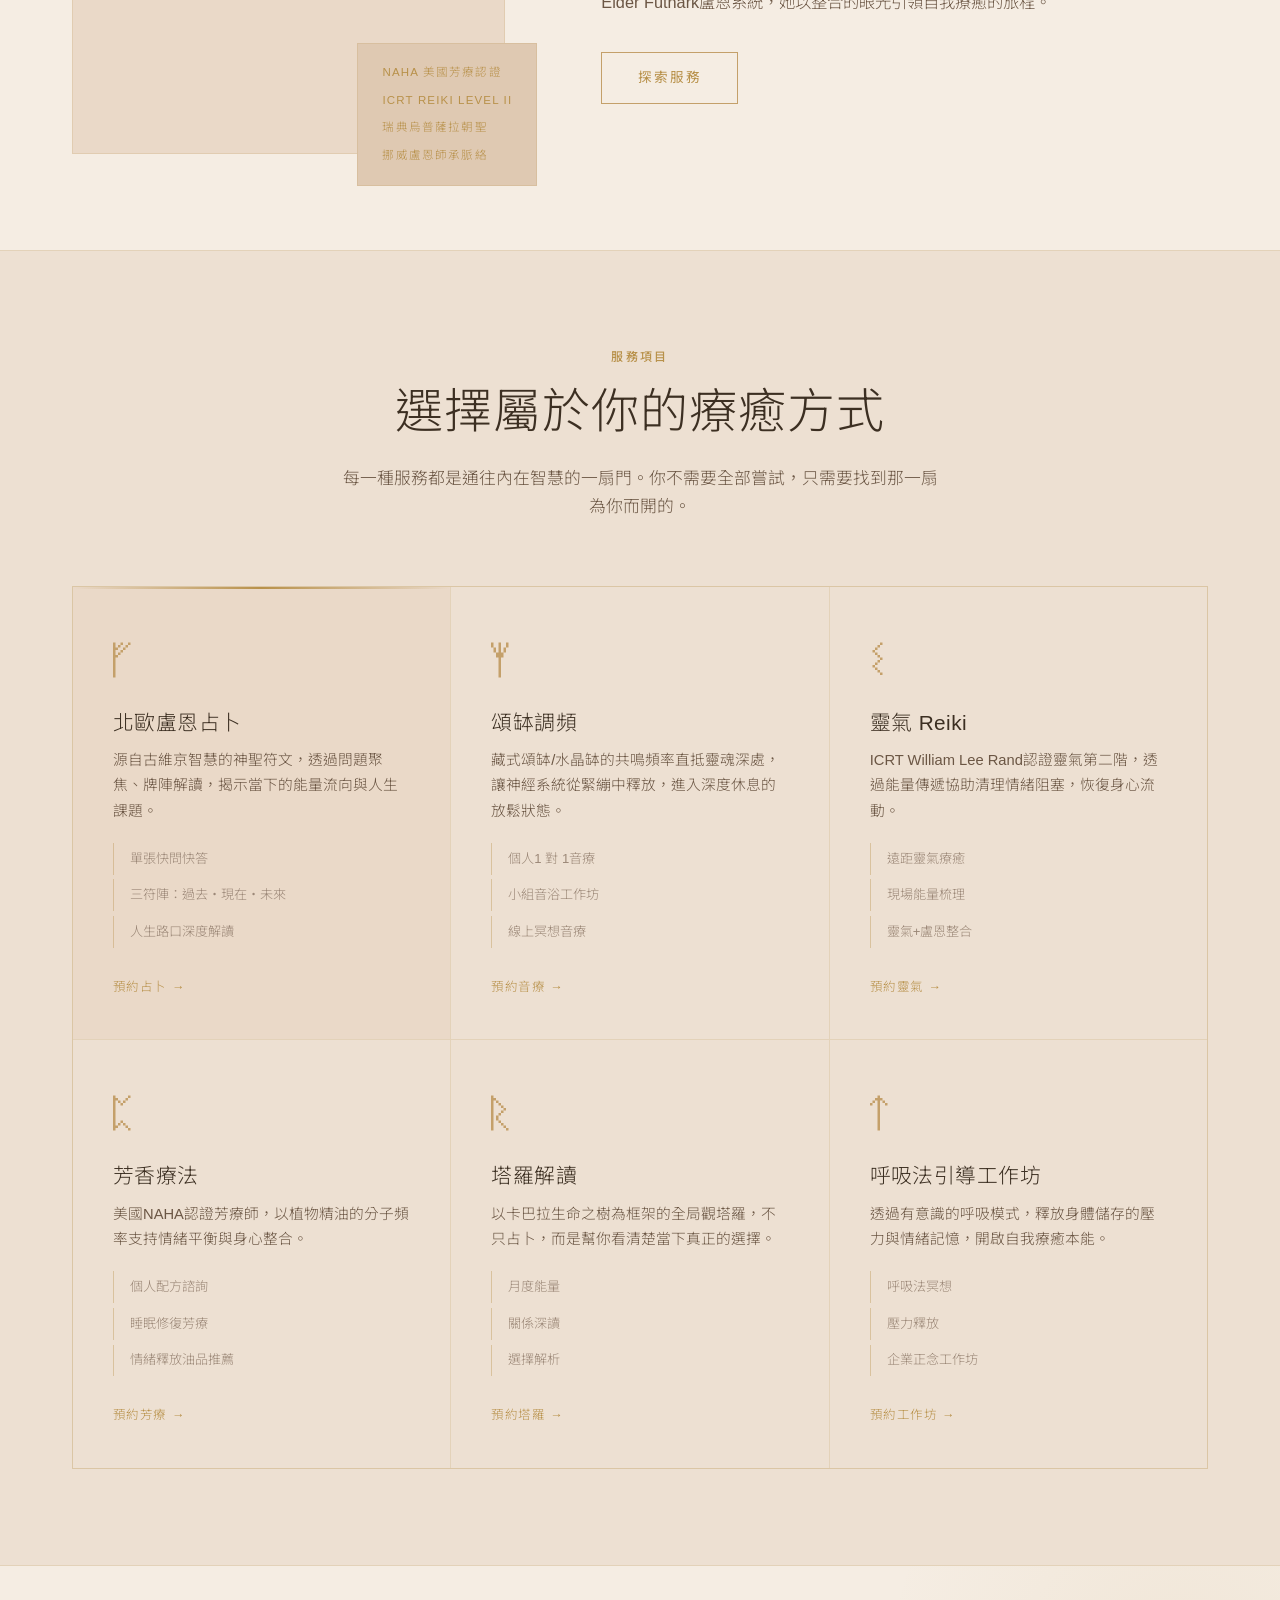
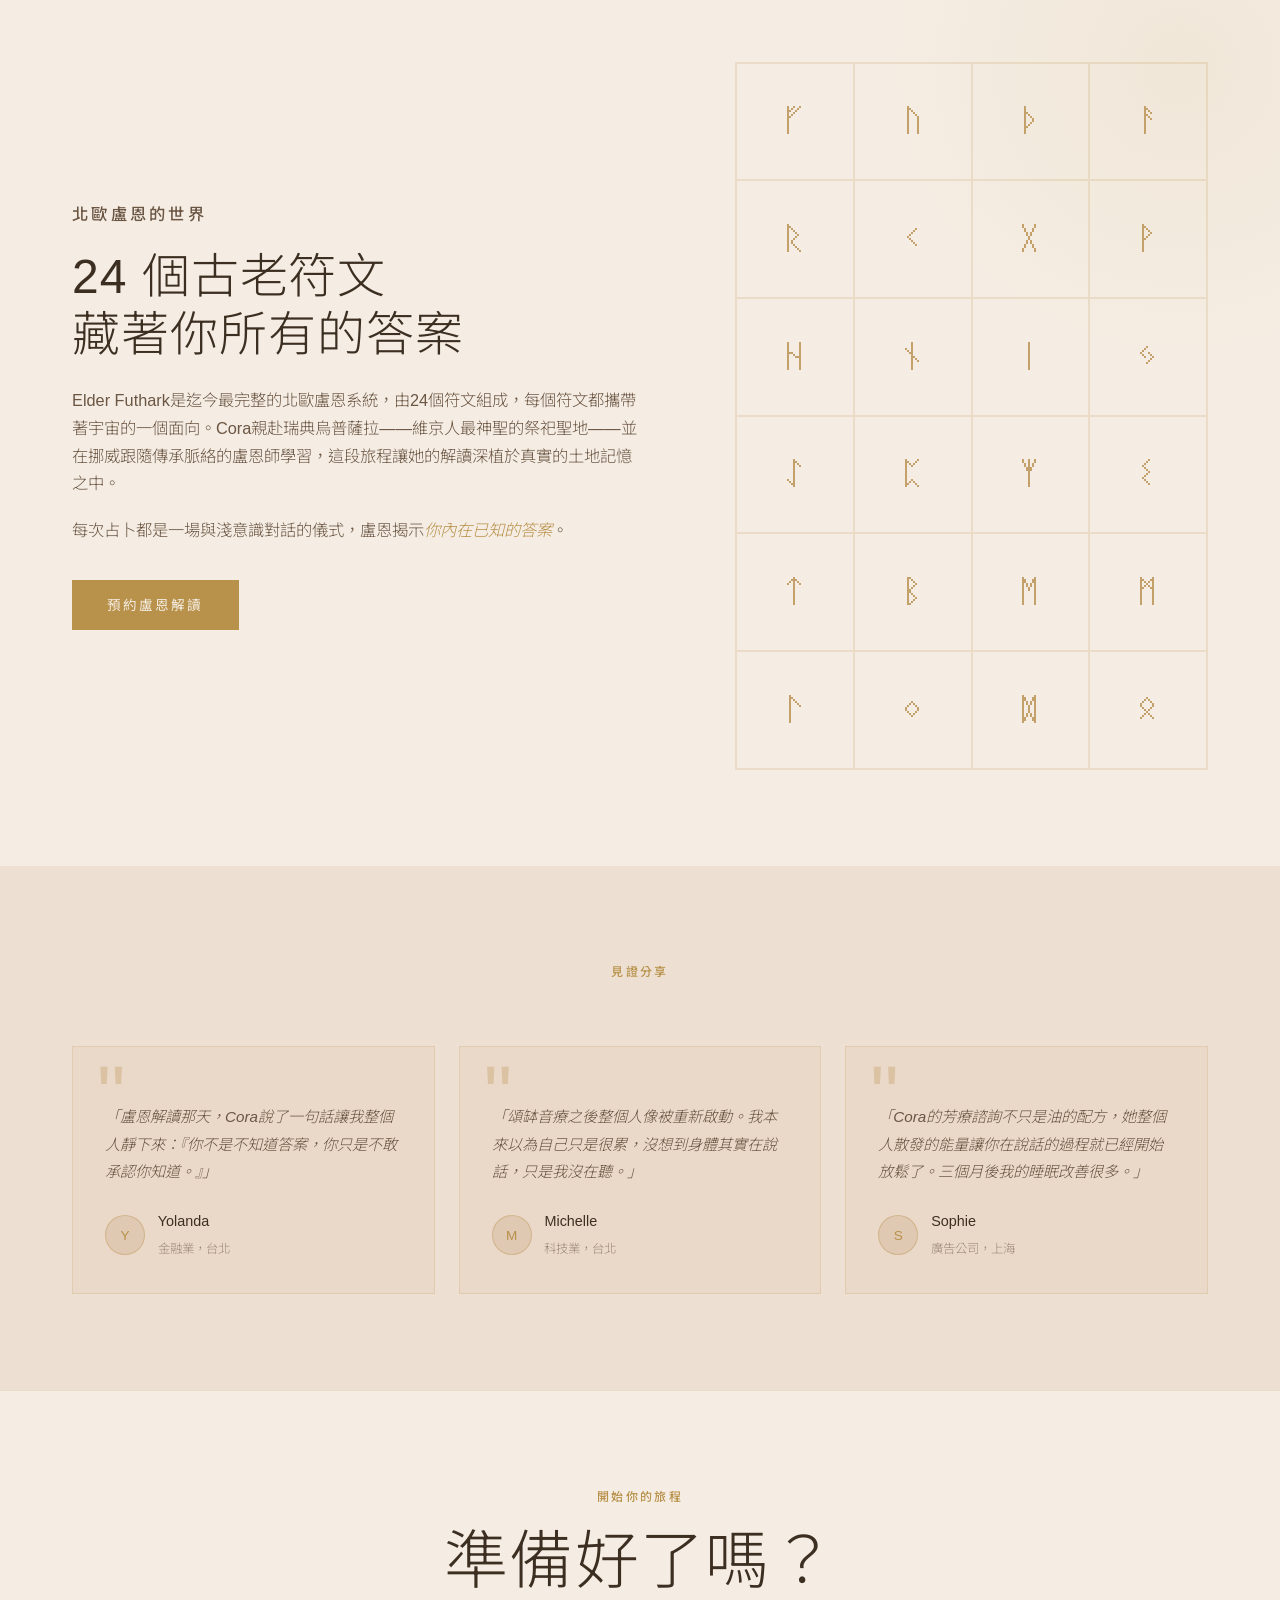
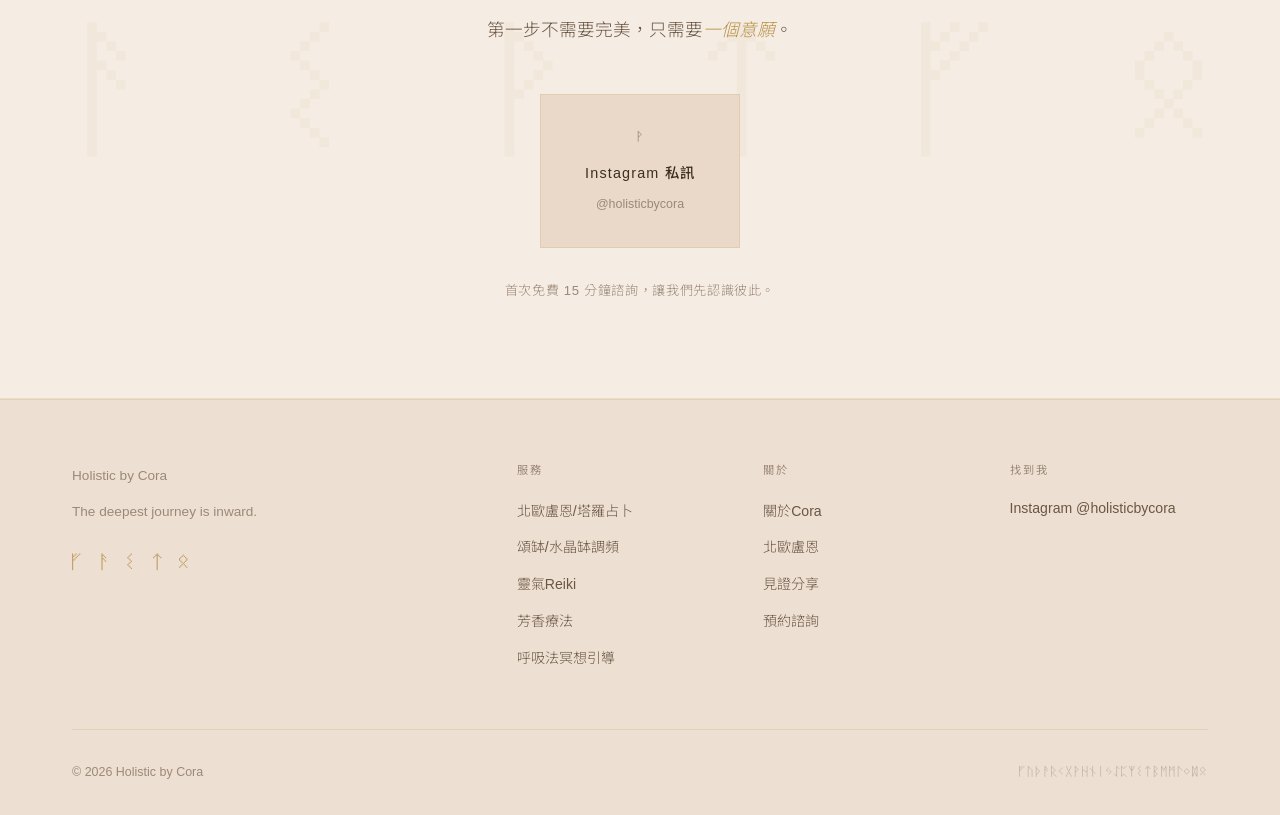
==== commit 5078e0ba: "Update index.html" ====
--- a/index.html
+++ b/index.html
@@ -933,7 +933,7 @@
   <!-- Quote Banner -->
   <section class="quote-banner">
     <blockquote>
-      「宇宙的智慧早已刻在盧恩之中，等待你來閱讀自己的故事。」
+      「宇宙的智慧早已刻在盧恩之中，等待你來閱讀自己與淺意識的故事。」
     </blockquote>
   </section>
 
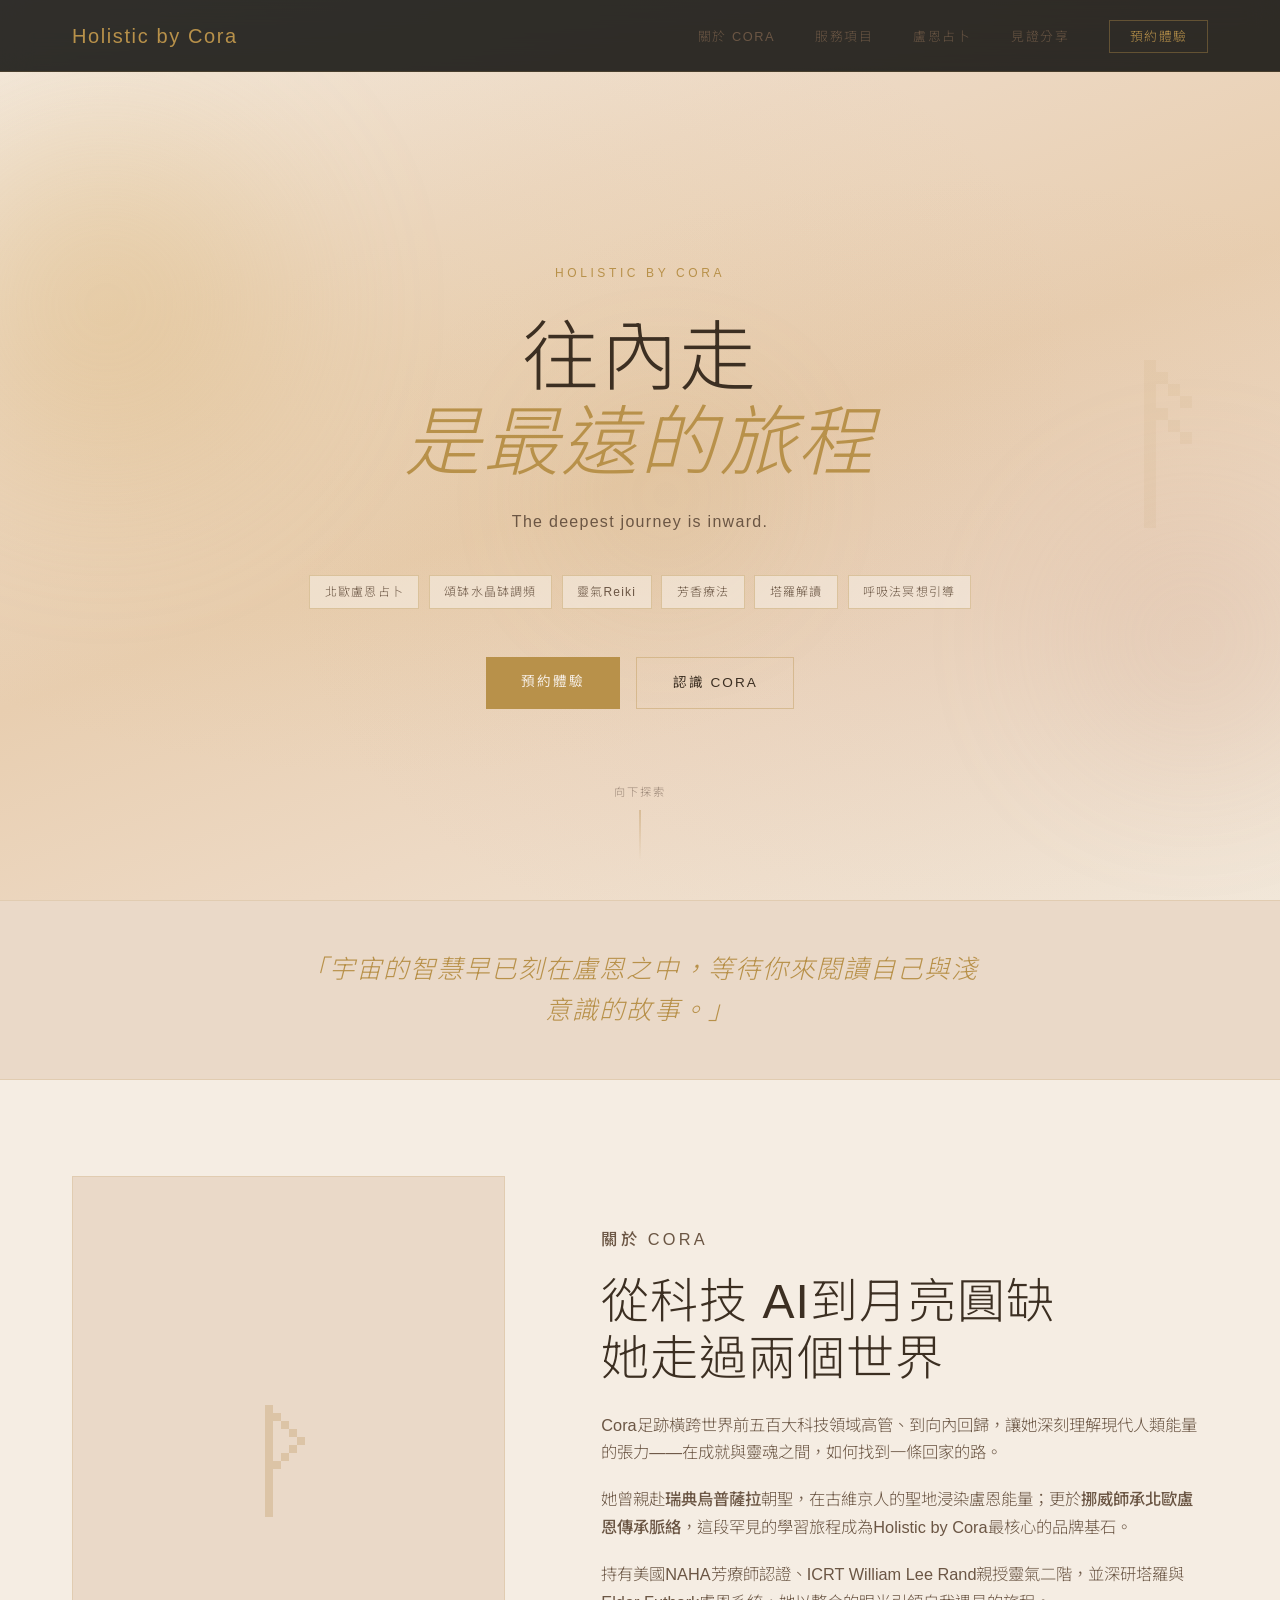
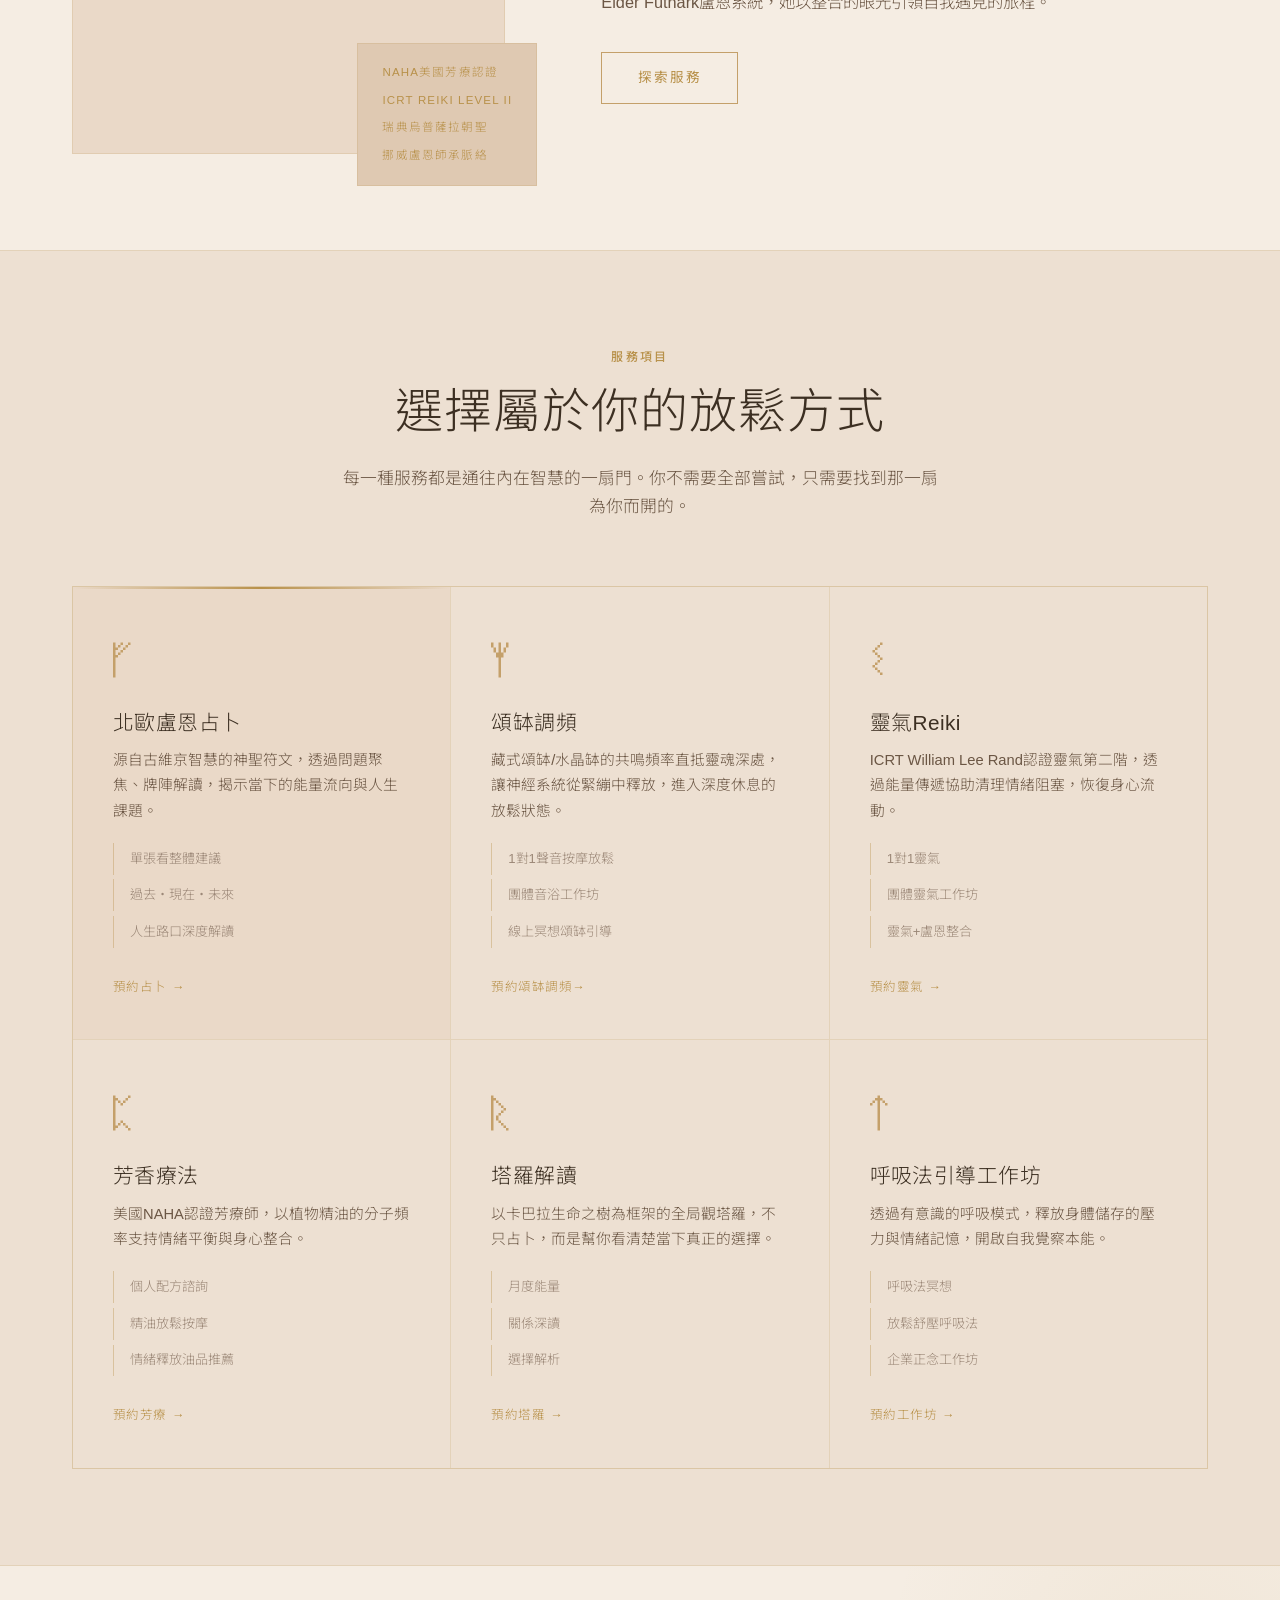
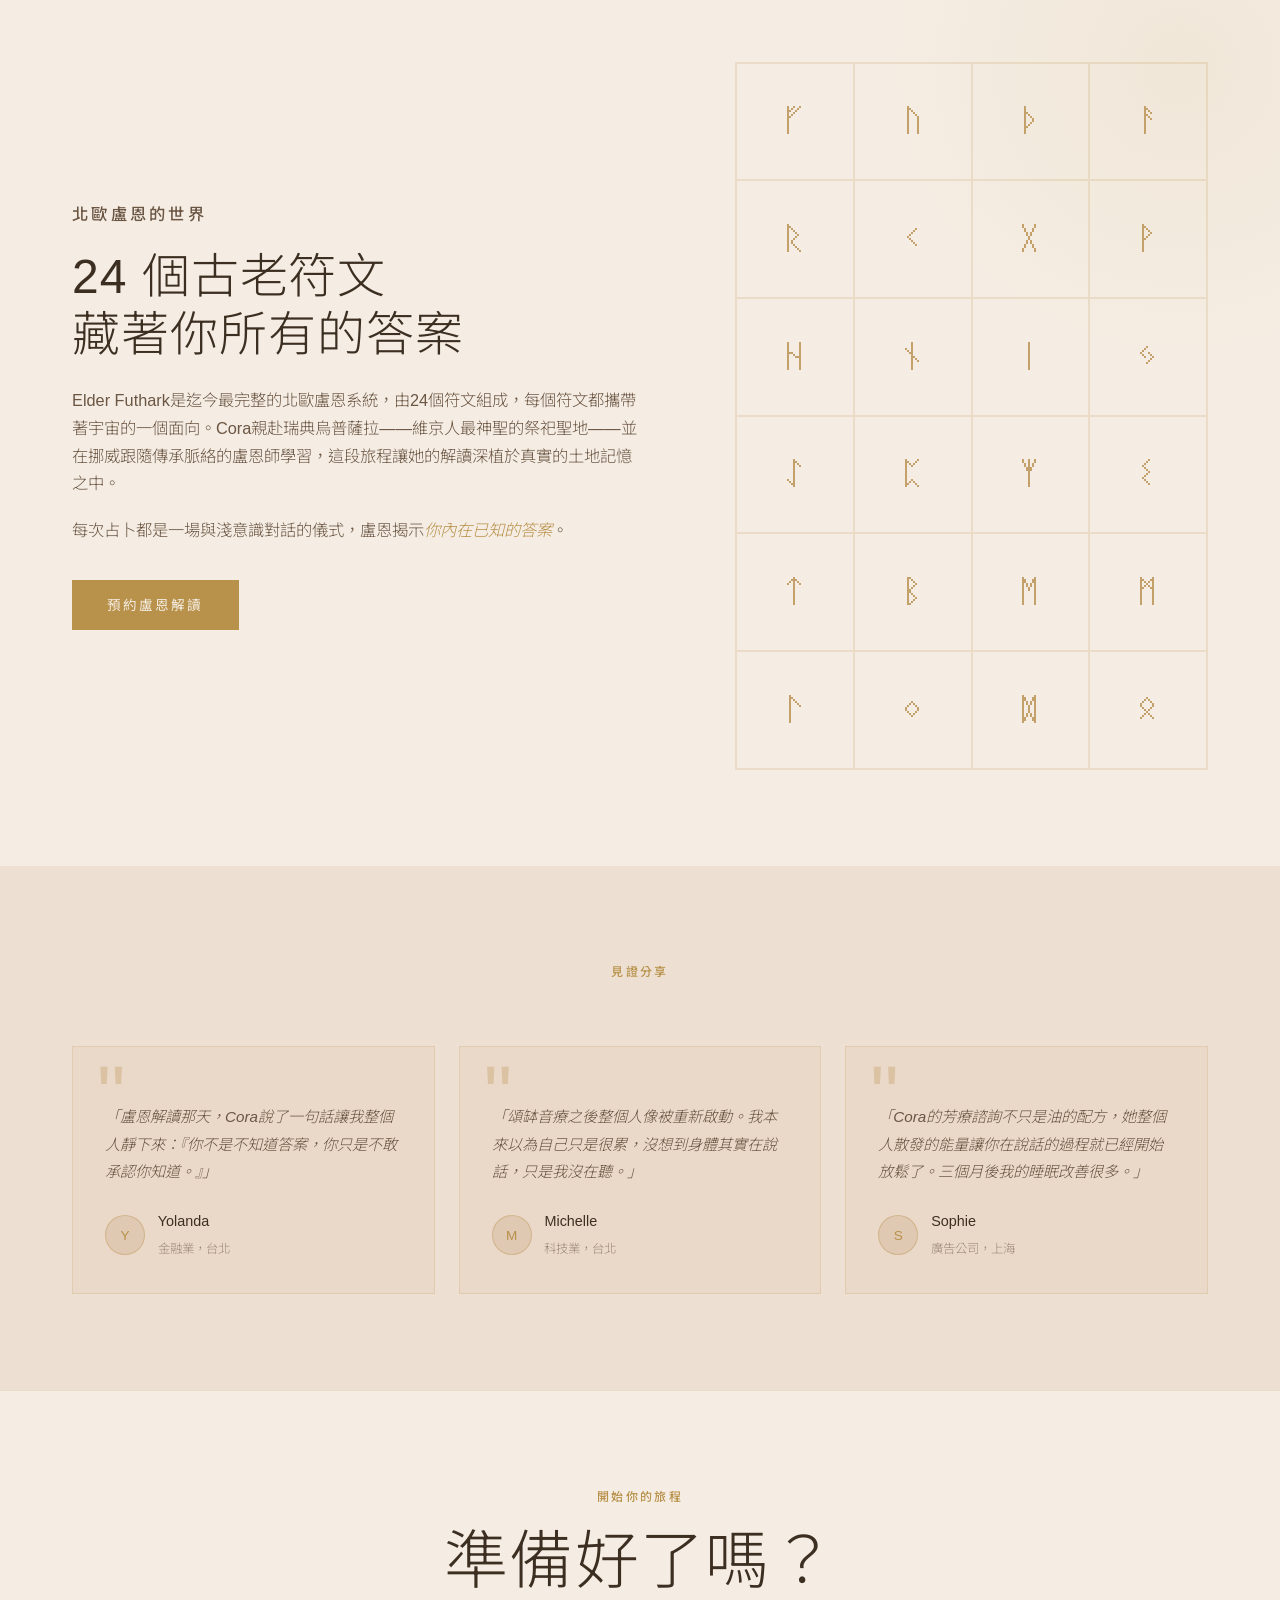
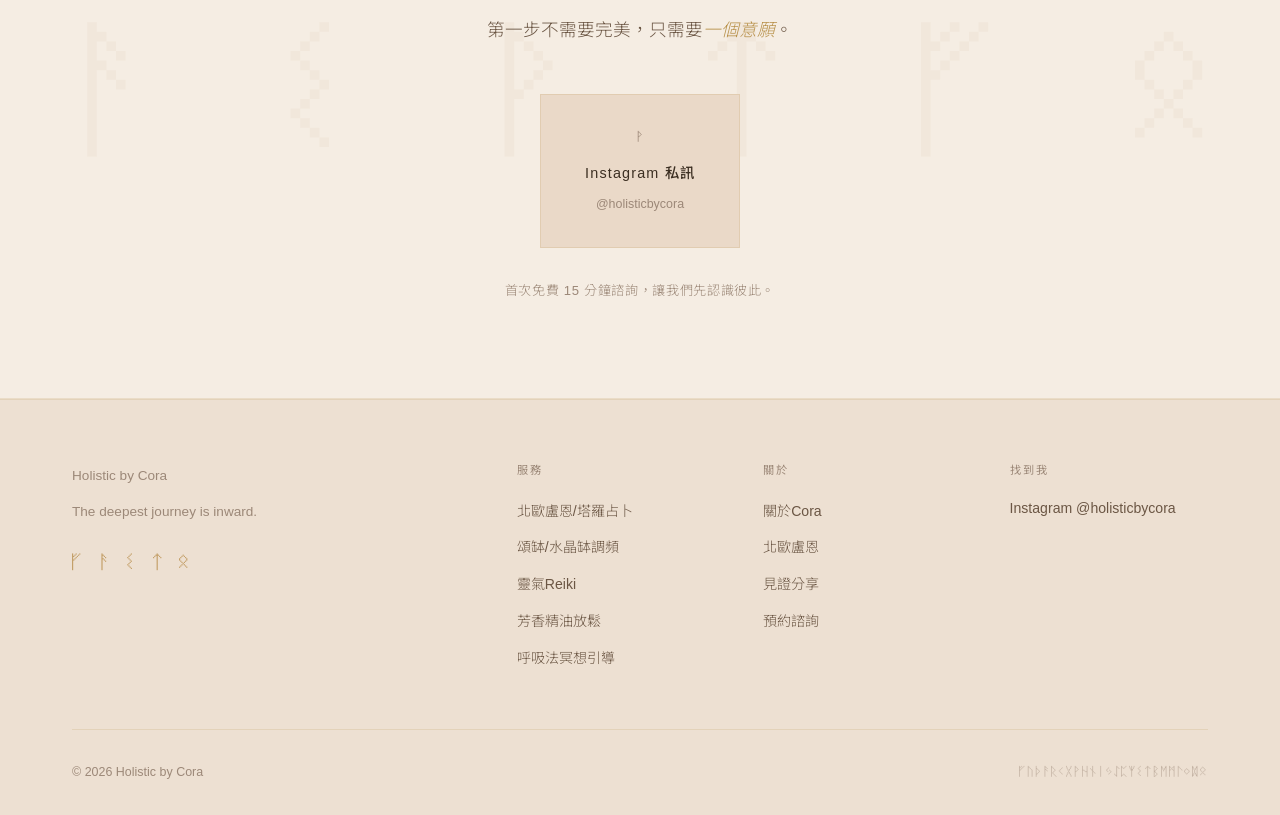
==== commit 91f77f62: "Update index.html" ====
--- a/index.html
+++ b/index.html
@@ -3,8 +3,8 @@
 <head>
   <meta charset="UTF-8" />
   <meta name="viewport" content="width=device-width, initial-scale=1.0" />
-  <title>Holistic by Cora｜北歐盧恩解讀 整合療癒陪伴</title>
-  <meta name="description" content="For the woman who runs the boardroom by day and follows the moon by night. 北歐盧恩占卜、塔羅占卜、頌缽調頻、呼吸法冥想引導、靈氣、芳香療法，由Cora帶領你走向內在智慧。" />
+  <title>Holistic by Cora｜北歐盧恩解讀 身心靈整合陪伴</title>
+  <meta name="description" content="For the woman who runs the boardroom by day and follows the moon by night. 北歐盧恩占卜、塔羅占卜、頌缽調頻、呼吸法冥想引導、靈氣、芳香精油放鬆，由Cora帶領你走向內在智慧。" />
   <link rel="preconnect" href="https://fonts.googleapis.com" />
   <link rel="preconnect" href="https://fonts.gstatic.com" crossorigin />
   <link href="https://fonts.googleapis.com/css2?family=Noto+Sans+TC:wght@300;400;500&display=swap" rel="stylesheet" />
@@ -947,7 +947,7 @@
               <span class="rune-large" aria-hidden="true">ᚹ</span>
             </div>
             <div class="about__badge">
-              <span>NAHA 美國芳療認證</span>
+              <span>NAHA美國芳療認證</span>
               <span>ICRT Reiki Level II</span>
               <span>瑞典烏普薩拉朝聖</span>
               <span>挪威盧恩師承脈絡</span>
@@ -956,10 +956,10 @@
         </div>
         <div class="about__text-col">
           <p class="section__eyebrow">關於 Cora</p>
-          <h2 class="section__title">從科技 AI 到月亮圓缺<br />她走過兩個世界</h2>
-          <p>Cora 橫跨世界前五百大科技領域高管、到永續 ESG 職涯，讓她深刻理解現代人類能量的張力——在成就與靈魂之間，如何找到一條回家的路。</p>
+          <h2 class="section__title">從科技 AI到月亮圓缺<br />她走過兩個世界</h2>
+          <p>Cora足跡橫跨世界前五百大科技領域高管、到向內回歸，讓她深刻理解現代人類能量的張力——在成就與靈魂之間，如何找到一條回家的路。</p>
           <p>她曾親赴<strong>瑞典烏普薩拉</strong>朝聖，在古維京人的聖地浸染盧恩能量；更於<strong>挪威師承北歐盧恩傳承脈絡</strong>，這段罕見的學習旅程成為Holistic by Cora最核心的品牌基石。</p>
-          <p>持有美國NAHA芳療師認證、ICRT William Lee Rand親授靈氣二階，並深研塔羅與Elder Futhark盧恩系統，她以整合的眼光引領自我療癒的旅程。</p>
+          <p>持有美國NAHA芳療師認證、ICRT William Lee Rand親授靈氣二階，並深研塔羅與Elder Futhark盧恩系統，她以整合的眼光引領自我遇見的旅程。</p>
           <a href="#services" class="btn btn--outline">探索服務</a>
         </div>
       </div>
@@ -971,7 +971,7 @@
     <div class="container">
       <div class="section__header">
         <p class="section__eyebrow">服務項目</p>
-        <h2 class="section__title">選擇屬於你的療癒方式</h2>
+        <h2 class="section__title">選擇屬於你的放鬆方式</h2>
         <p class="section__desc">每一種服務都是通往內在智慧的一扇門。你不需要全部嘗試，只需要找到那一扇為你而開的。</p>
       </div>
       <div class="services__grid">
@@ -981,8 +981,8 @@
           <h3>北歐盧恩占卜</h3>
           <p>源自古維京智慧的神聖符文，透過問題聚焦、牌陣解讀，揭示當下的能量流向與人生課題。</p>
           <ul>
-            <li>單張快問快答</li>
-            <li>三符陣：過去・現在・未來</li>
+            <li>單張看整體建議</li>
+            <li>過去・現在・未來</li>
             <li>人生路口深度解讀</li>
           </ul>
           <a href="#booking" class="service-card__link">預約占卜 →</a>
@@ -993,20 +993,20 @@
           <h3>頌缽調頻</h3>
           <p>藏式頌缽/水晶缽的共鳴頻率直抵靈魂深處，讓神經系統從緊繃中釋放，進入深度休息的放鬆狀態。</p>
           <ul>
-            <li>個人1 對 1音療</li>
-            <li>小組音浴工作坊</li>
-            <li>線上冥想音療</li>
+            <li>1對1聲音按摩放鬆</li>
+            <li>團體音浴工作坊</li>
+            <li>線上冥想頌缽引導</li>
           </ul>
-          <a href="#booking" class="service-card__link">預約音療 →</a>
+          <a href="#booking" class="service-card__link">預約頌缽調頻→</a>
         </div>
 
         <div class="service-card">
           <div class="service-card__rune" aria-hidden="true">ᛊ</div>
-          <h3>靈氣 Reiki</h3>
+          <h3>靈氣Reiki</h3>
           <p>ICRT William Lee Rand認證靈氣第二階，透過能量傳遞協助清理情緒阻塞，恢復身心流動。</p>
           <ul>
-            <li>遠距靈氣療癒</li>
-            <li>現場能量梳理</li>
+            <li>1對1靈氣</li>
+            <li>團體靈氣工作坊</li>
             <li>靈氣+盧恩整合</li>
           </ul>
           <a href="#booking" class="service-card__link">預約靈氣 →</a>
@@ -1018,7 +1018,7 @@
           <p>美國NAHA認證芳療師，以植物精油的分子頻率支持情緒平衡與身心整合。</p>
           <ul>
             <li>個人配方諮詢</li>
-            <li>睡眠修復芳療</li>
+            <li>精油放鬆按摩</li>
             <li>情緒釋放油品推薦</li>
           </ul>
           <a href="#booking" class="service-card__link">預約芳療 →</a>
@@ -1039,10 +1039,10 @@
         <div class="service-card">
           <div class="service-card__rune" aria-hidden="true">ᛏ</div>
           <h3>呼吸法引導工作坊</h3>
-          <p>透過有意識的呼吸模式，釋放身體儲存的壓力與情緒記憶，開啟自我療癒本能。</p>
+          <p>透過有意識的呼吸模式，釋放身體儲存的壓力與情緒記憶，開啟自我覺察本能。</p>
           <ul>
             <li>呼吸法冥想</li>
-            <li>壓力釋放</li>
+            <li>放鬆舒壓呼吸法</li>
             <li>企業正念工作坊</li>
           </ul>
           <a href="#booking" class="service-card__link">預約工作坊 →</a>
@@ -1156,7 +1156,7 @@
             <li><a href="#services">北歐盧恩/塔羅占卜</a></li>
             <li><a href="#services">頌缽/水晶缽調頻</a></li>
             <li><a href="#services">靈氣Reiki</a></li>
-            <li><a href="#services">芳香療法</a></li>
+            <li><a href="#services">芳香精油放鬆</a></li>
             <li><a href="#services">呼吸法冥想引導</a></li>
           </ul>
         </div>
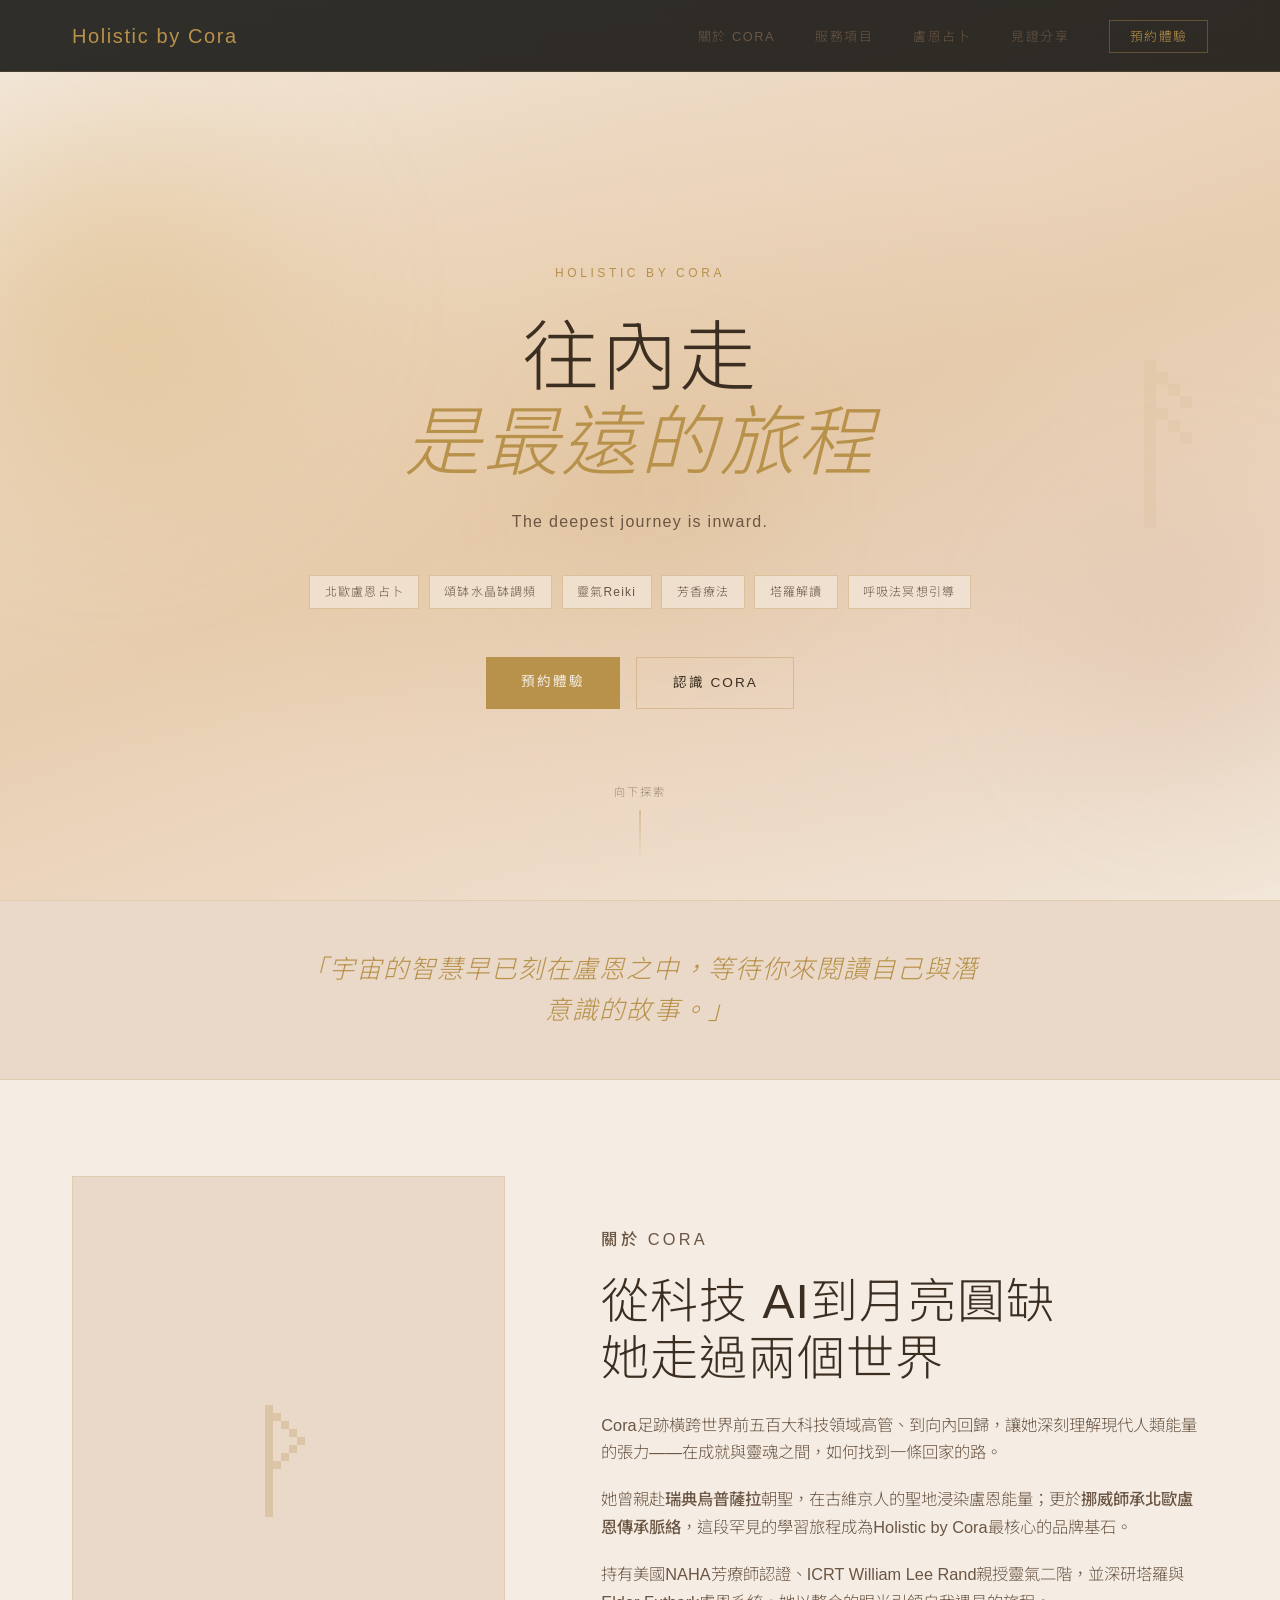
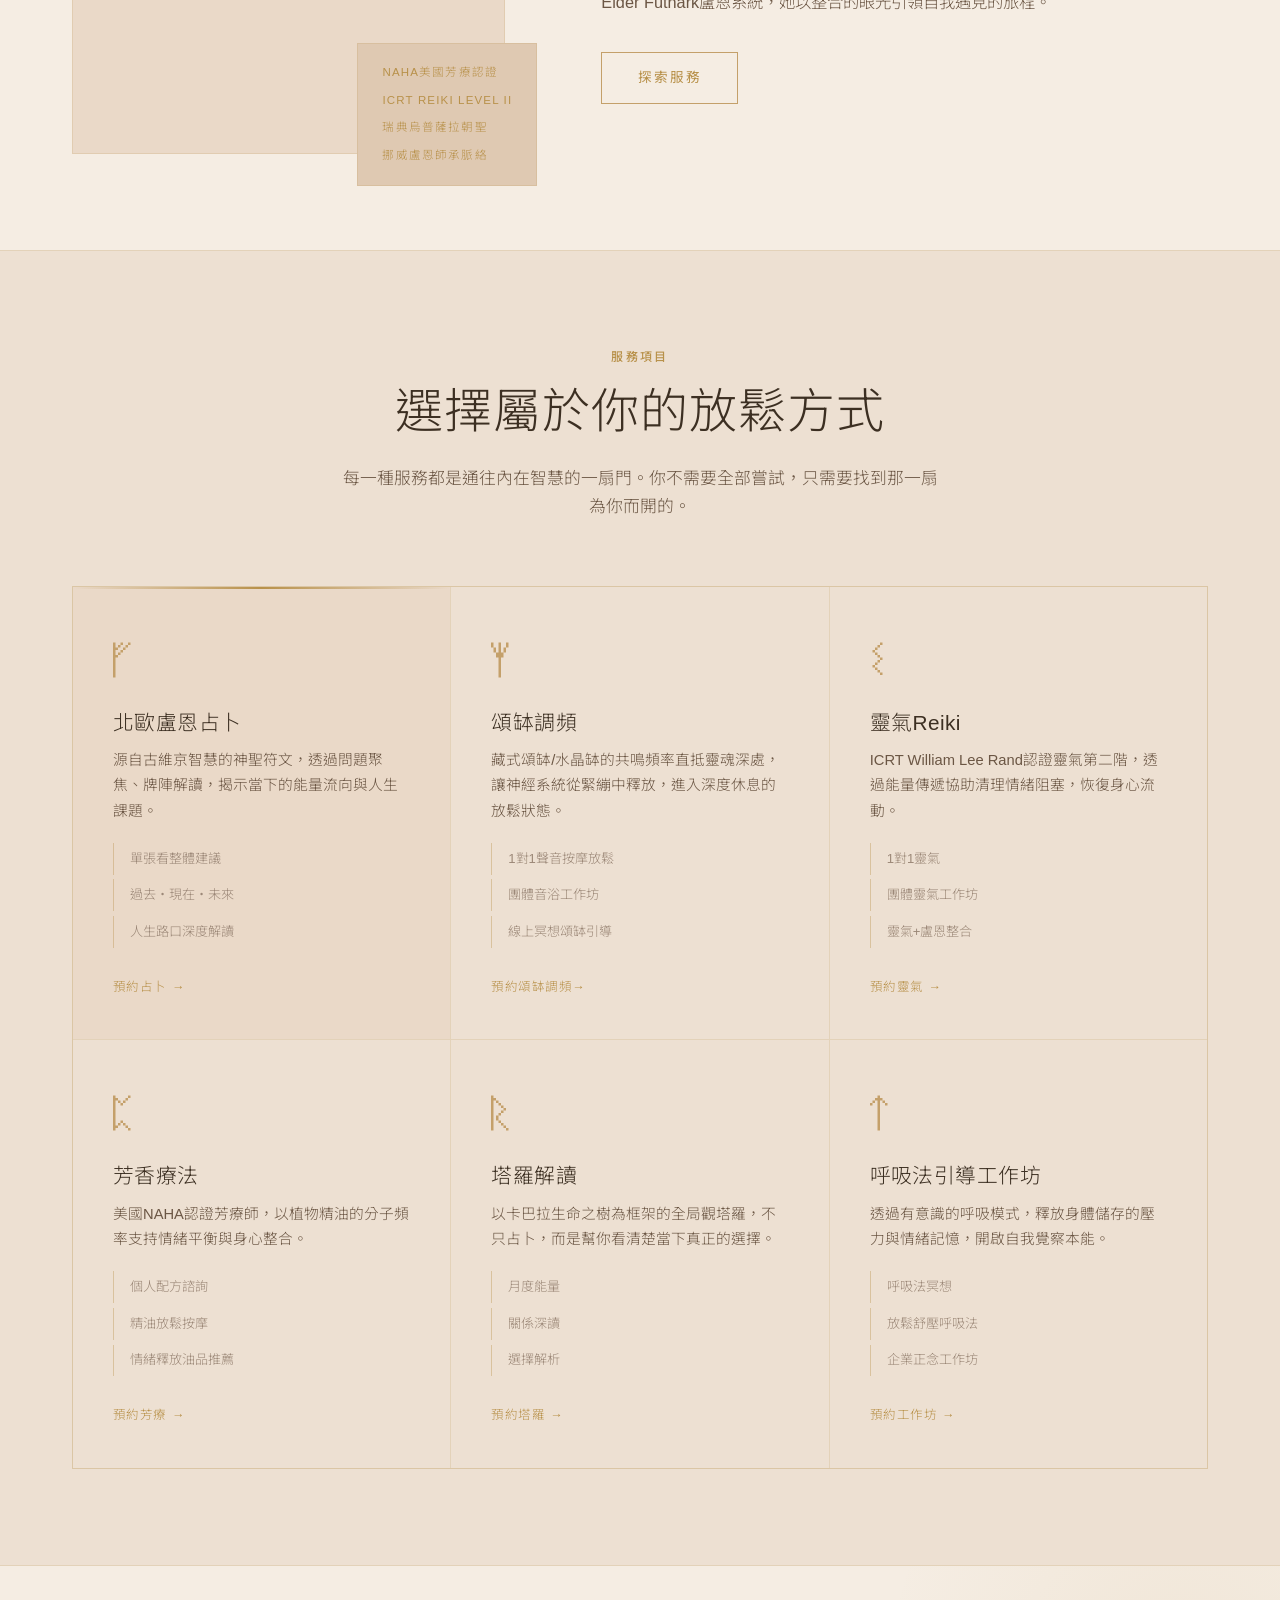
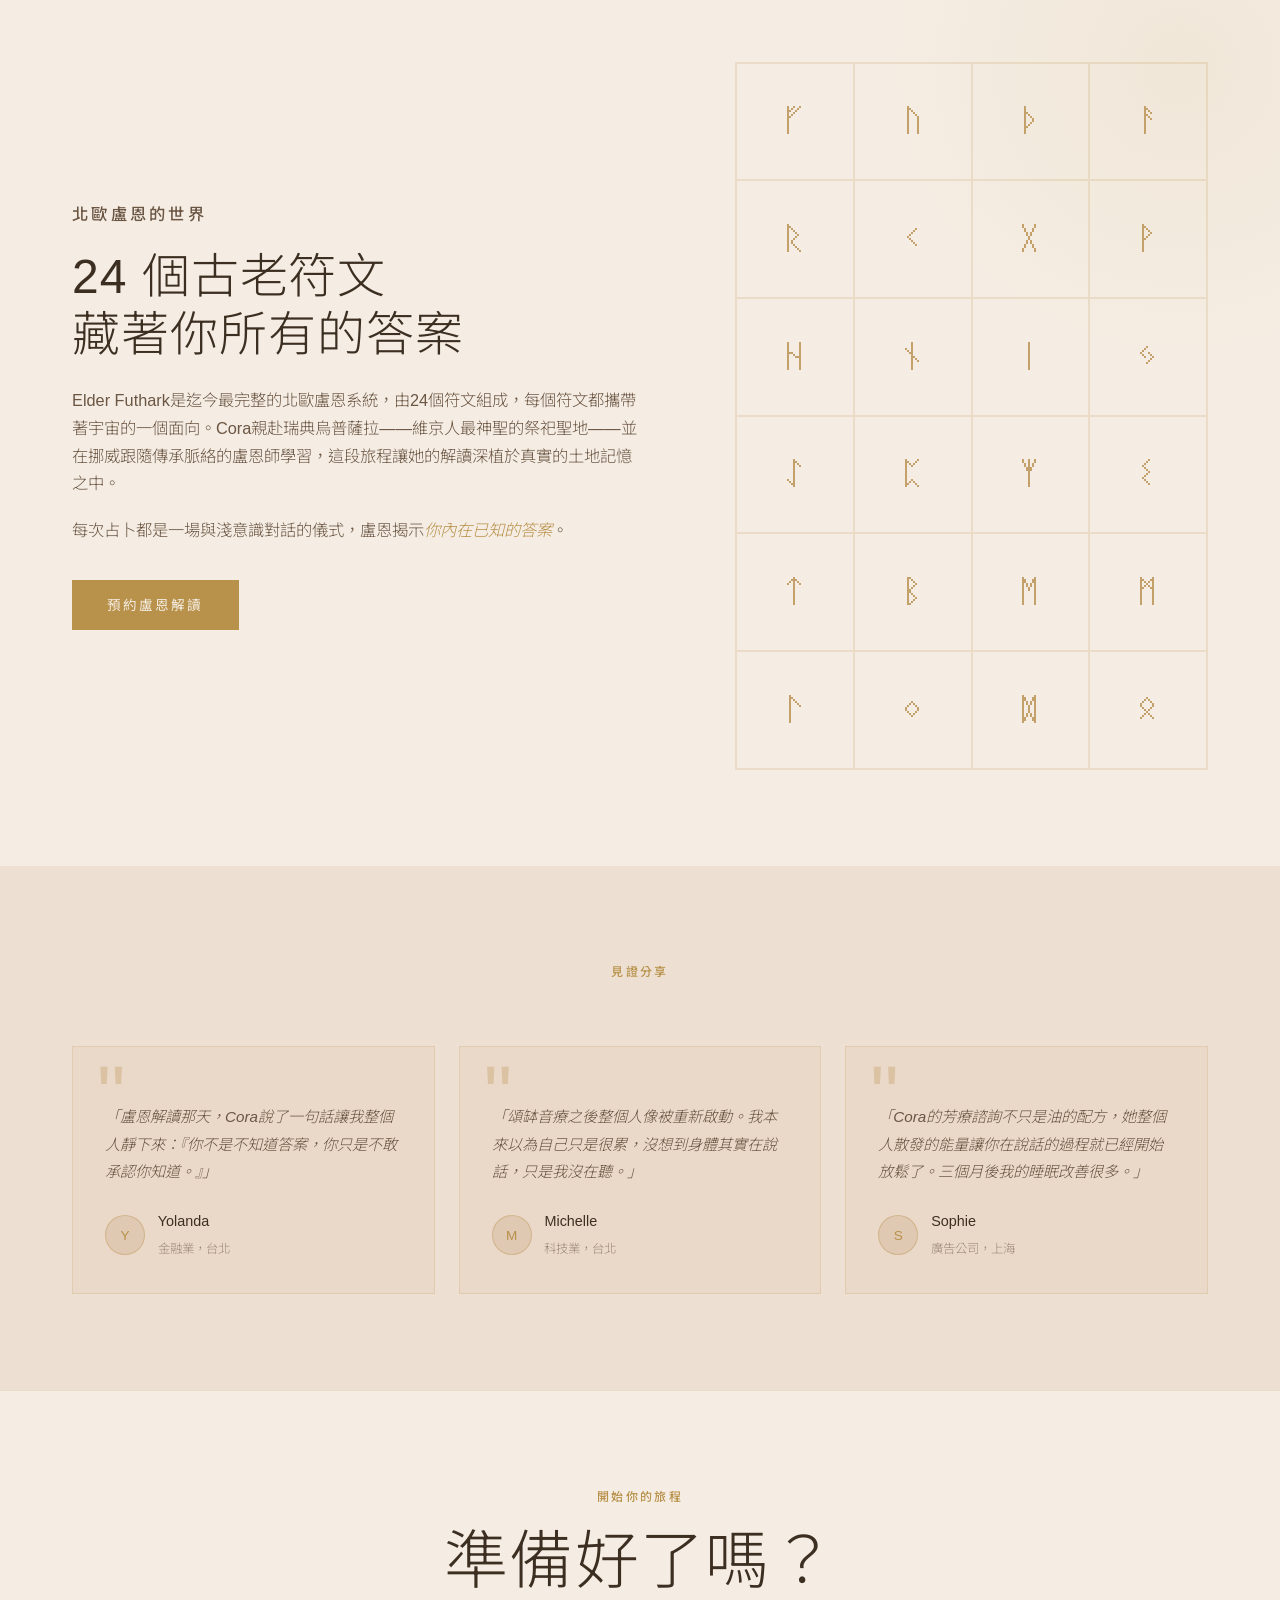
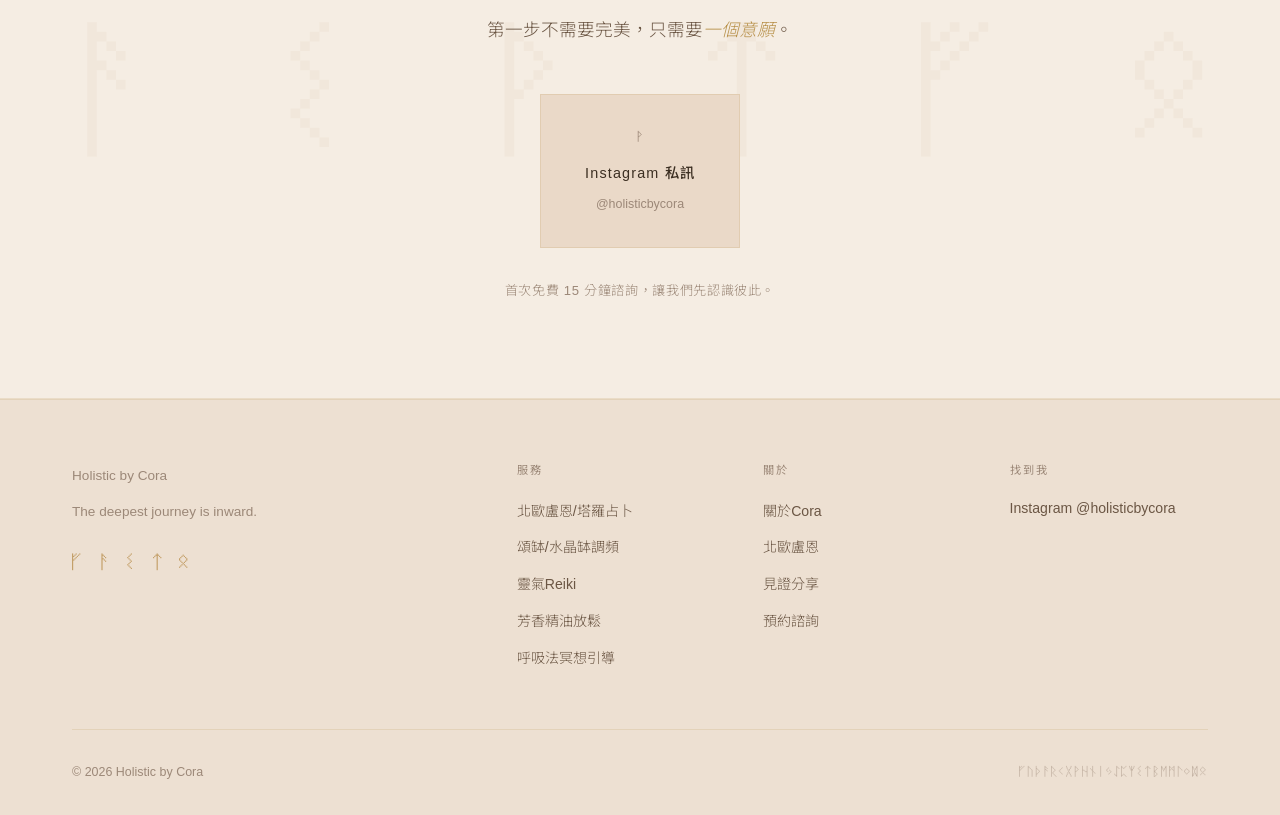
==== commit 506cb752: "Update index.html" ====
--- a/index.html
+++ b/index.html
@@ -933,7 +933,7 @@
   <!-- Quote Banner -->
   <section class="quote-banner">
     <blockquote>
-      「宇宙的智慧早已刻在盧恩之中，等待你來閱讀自己與淺意識的故事。」
+      「宇宙的智慧早已刻在盧恩之中，等待你來閱讀自己與潛意識的故事。」
     </blockquote>
   </section>
 
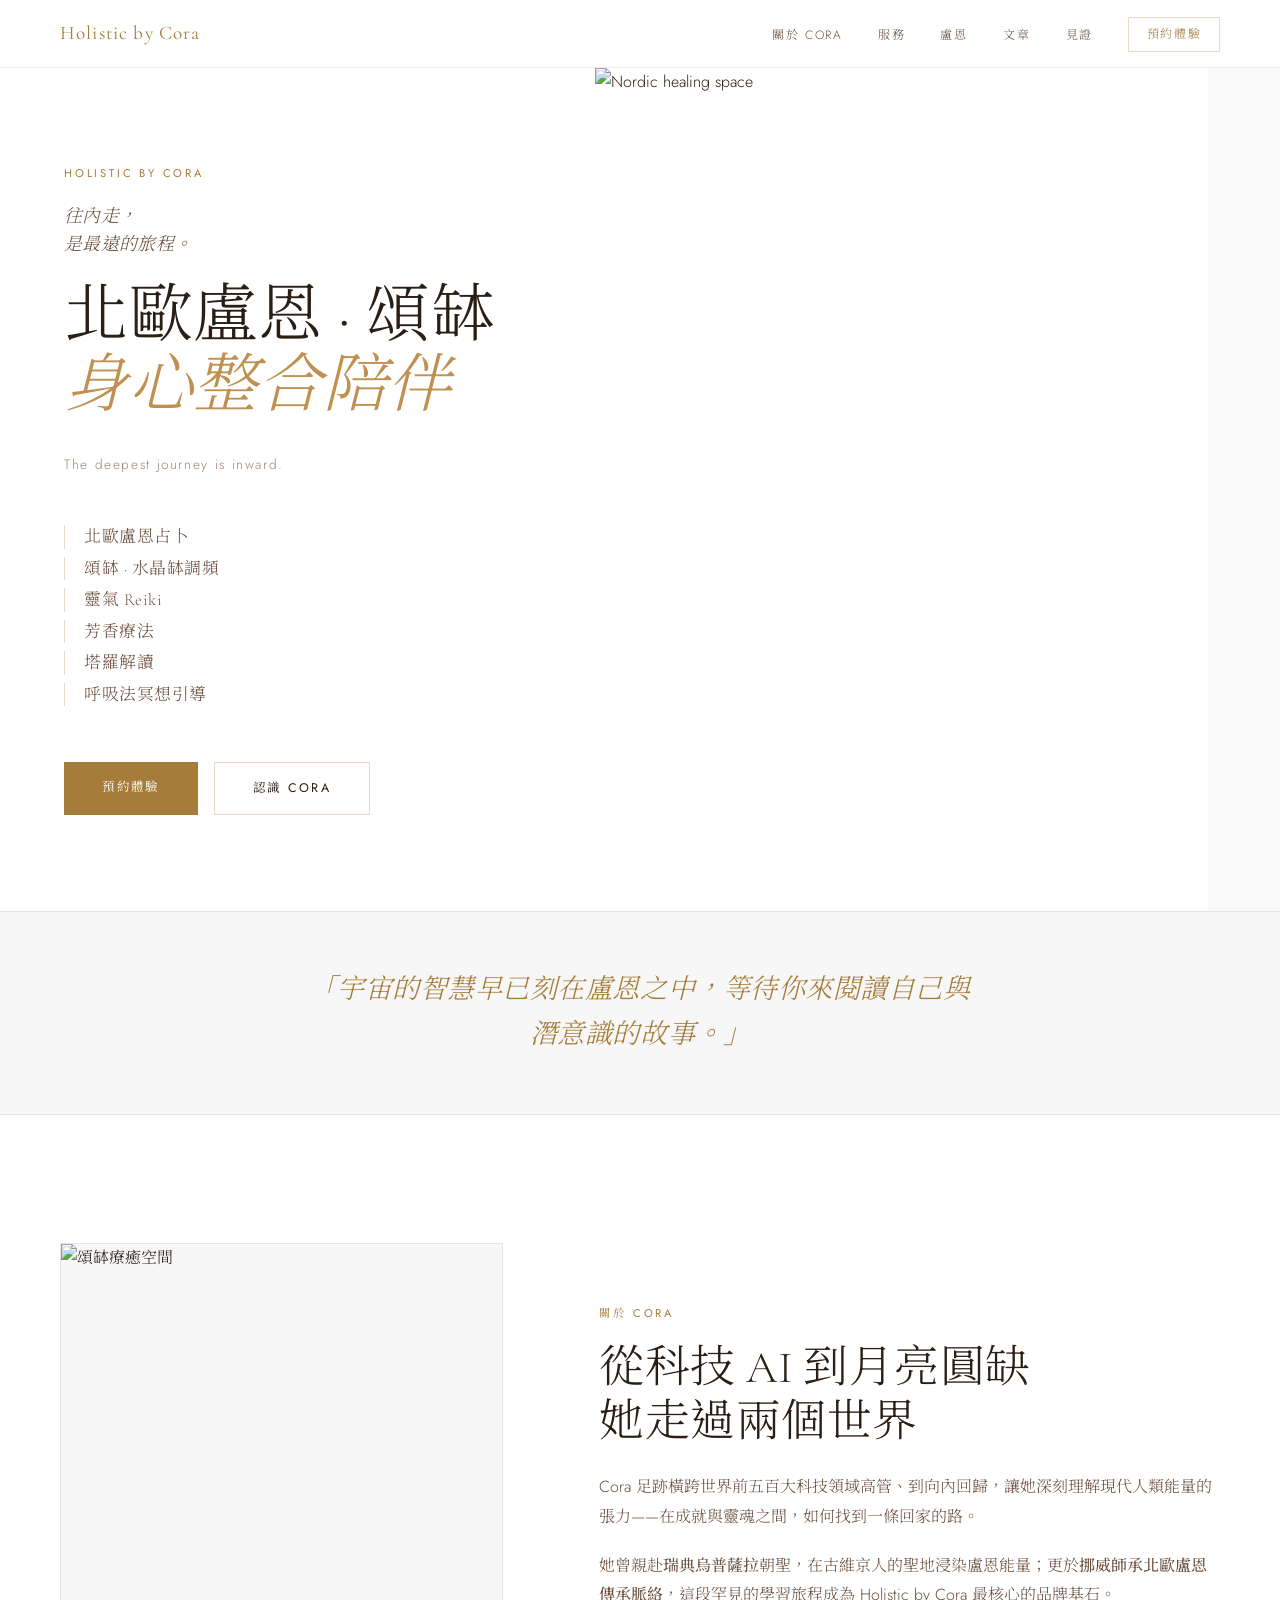
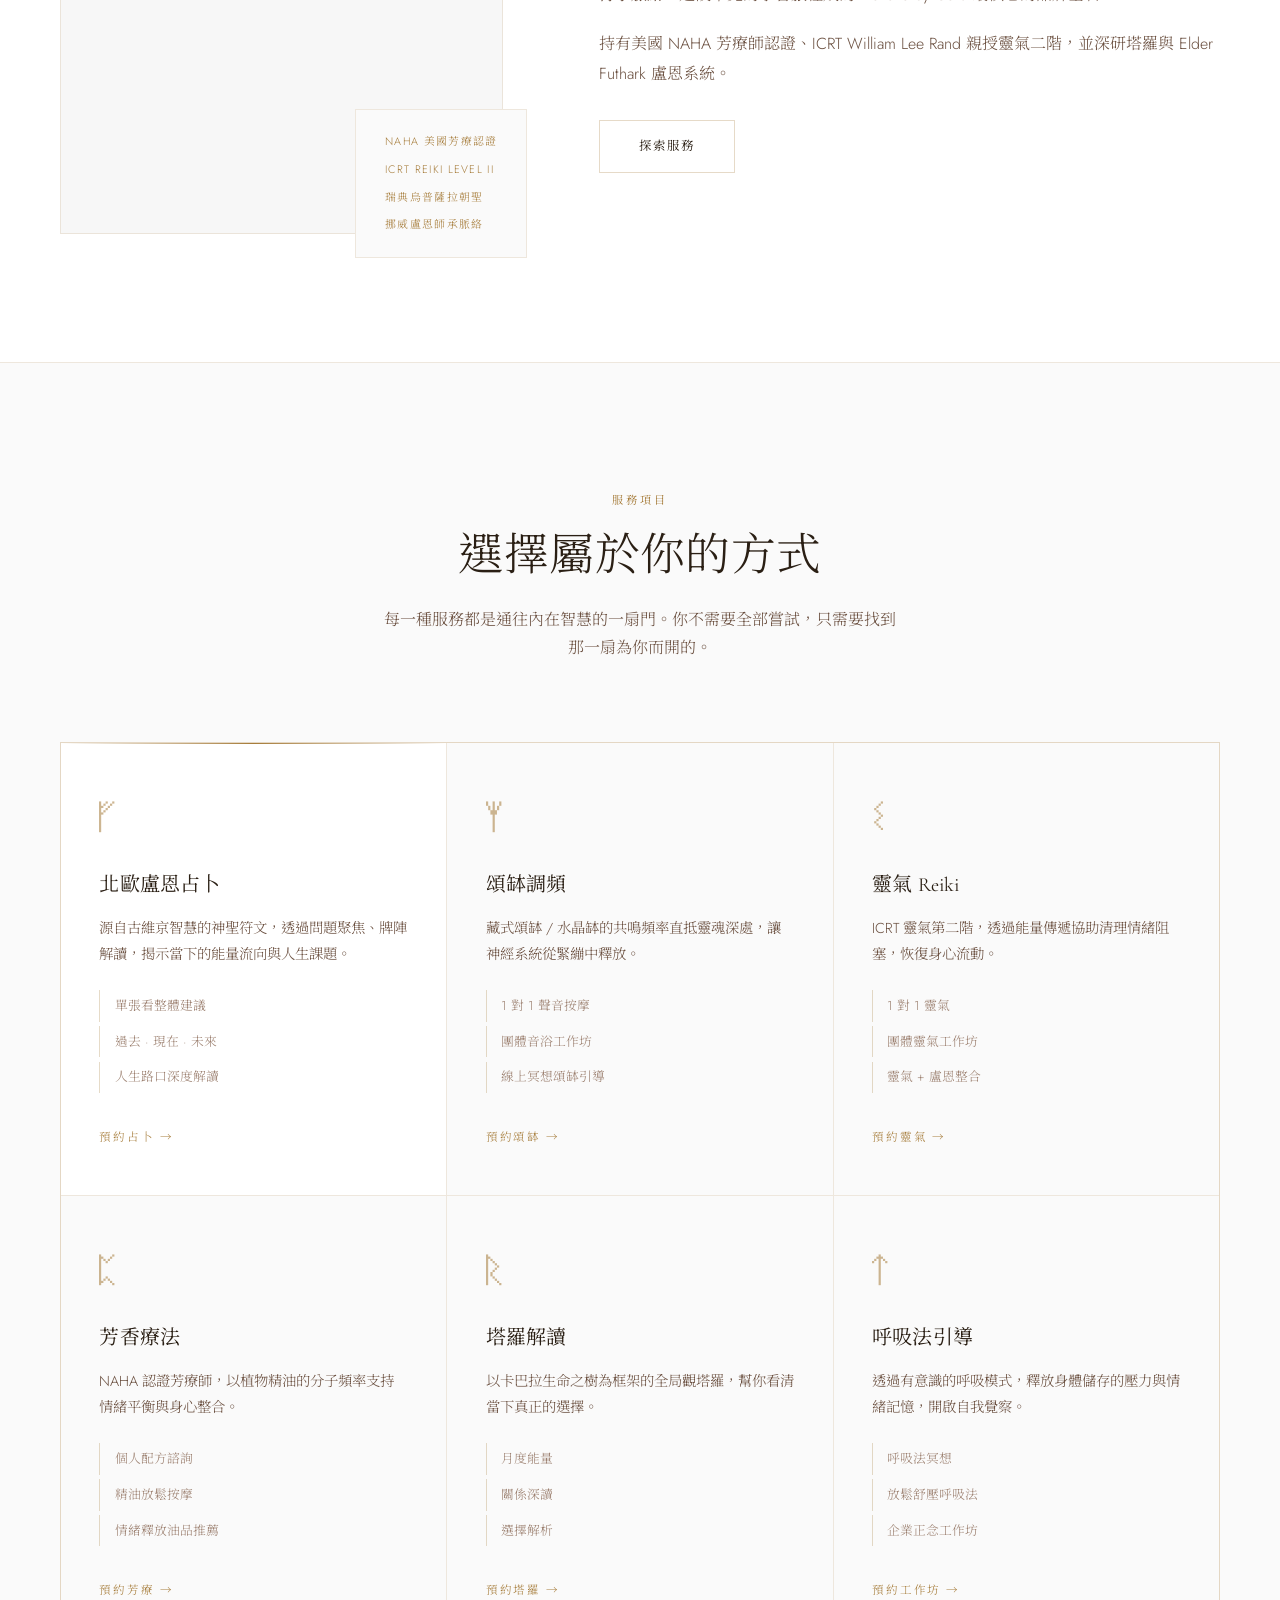
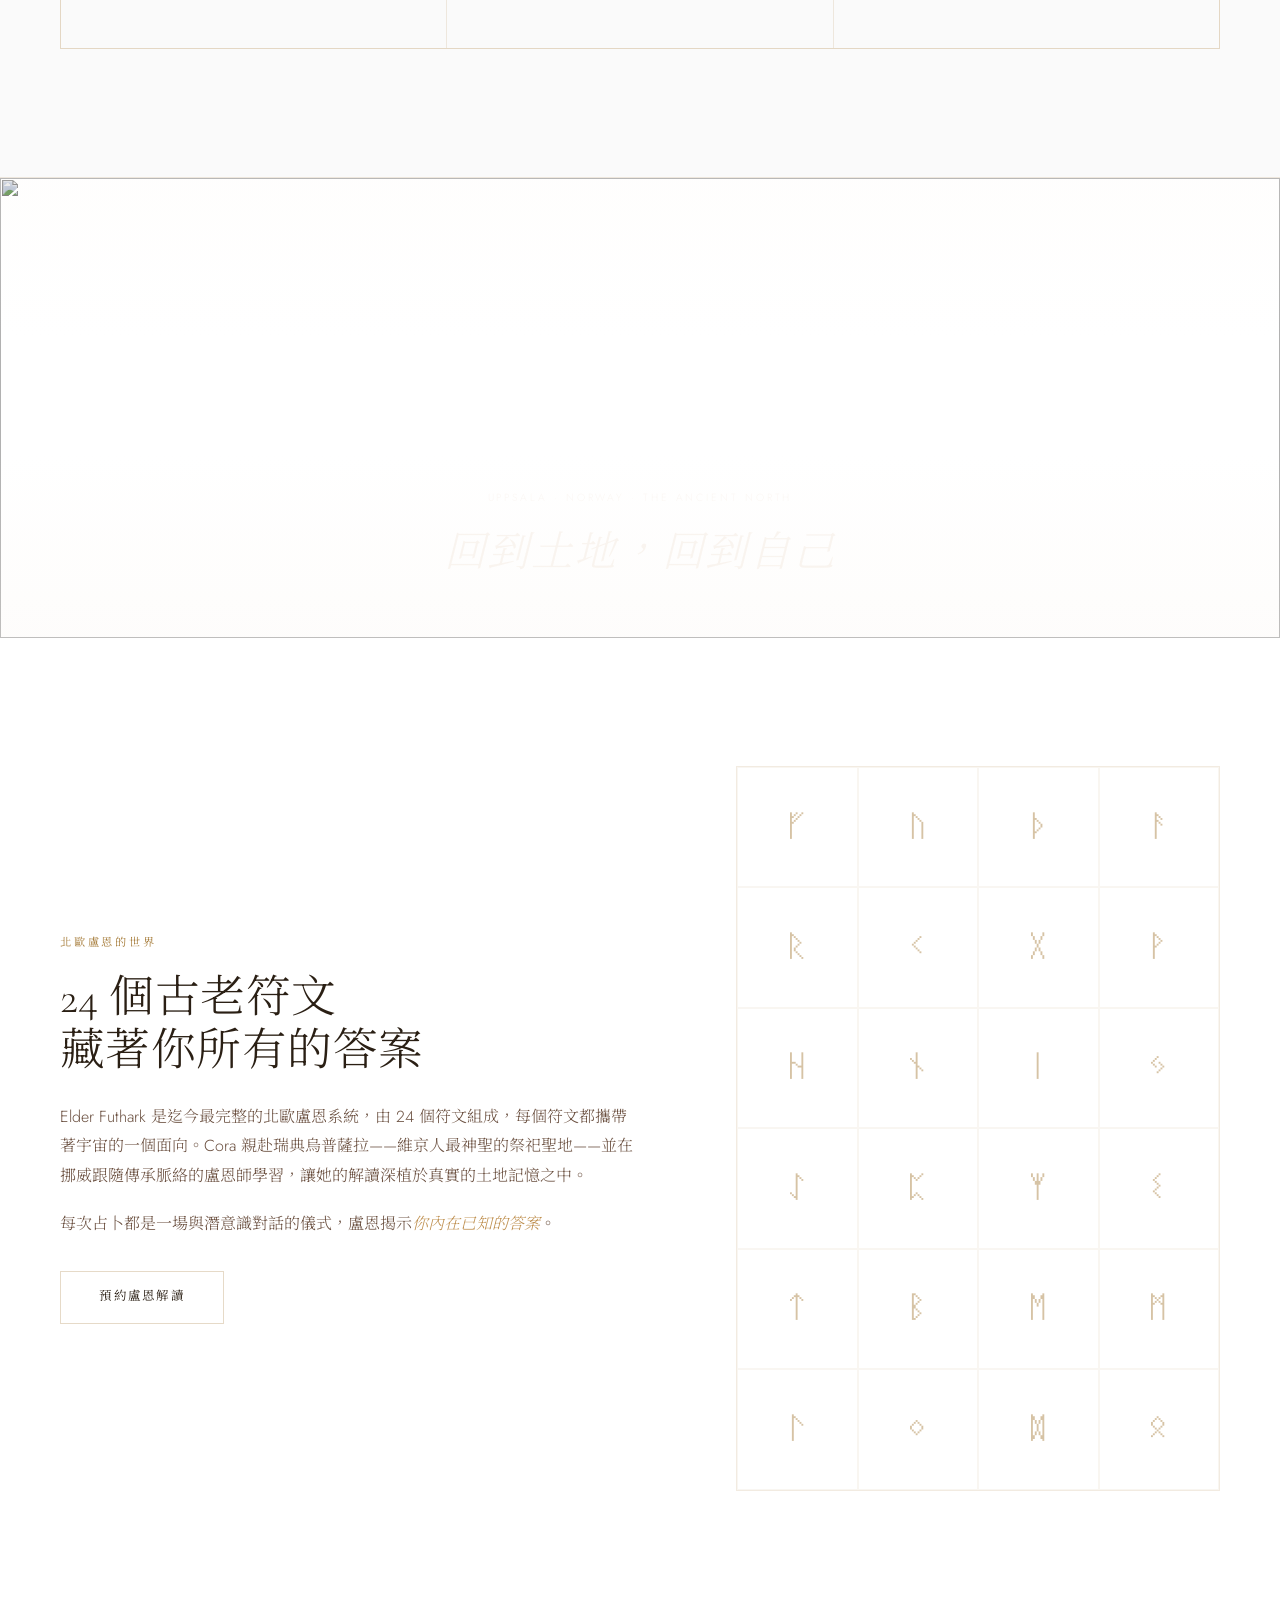
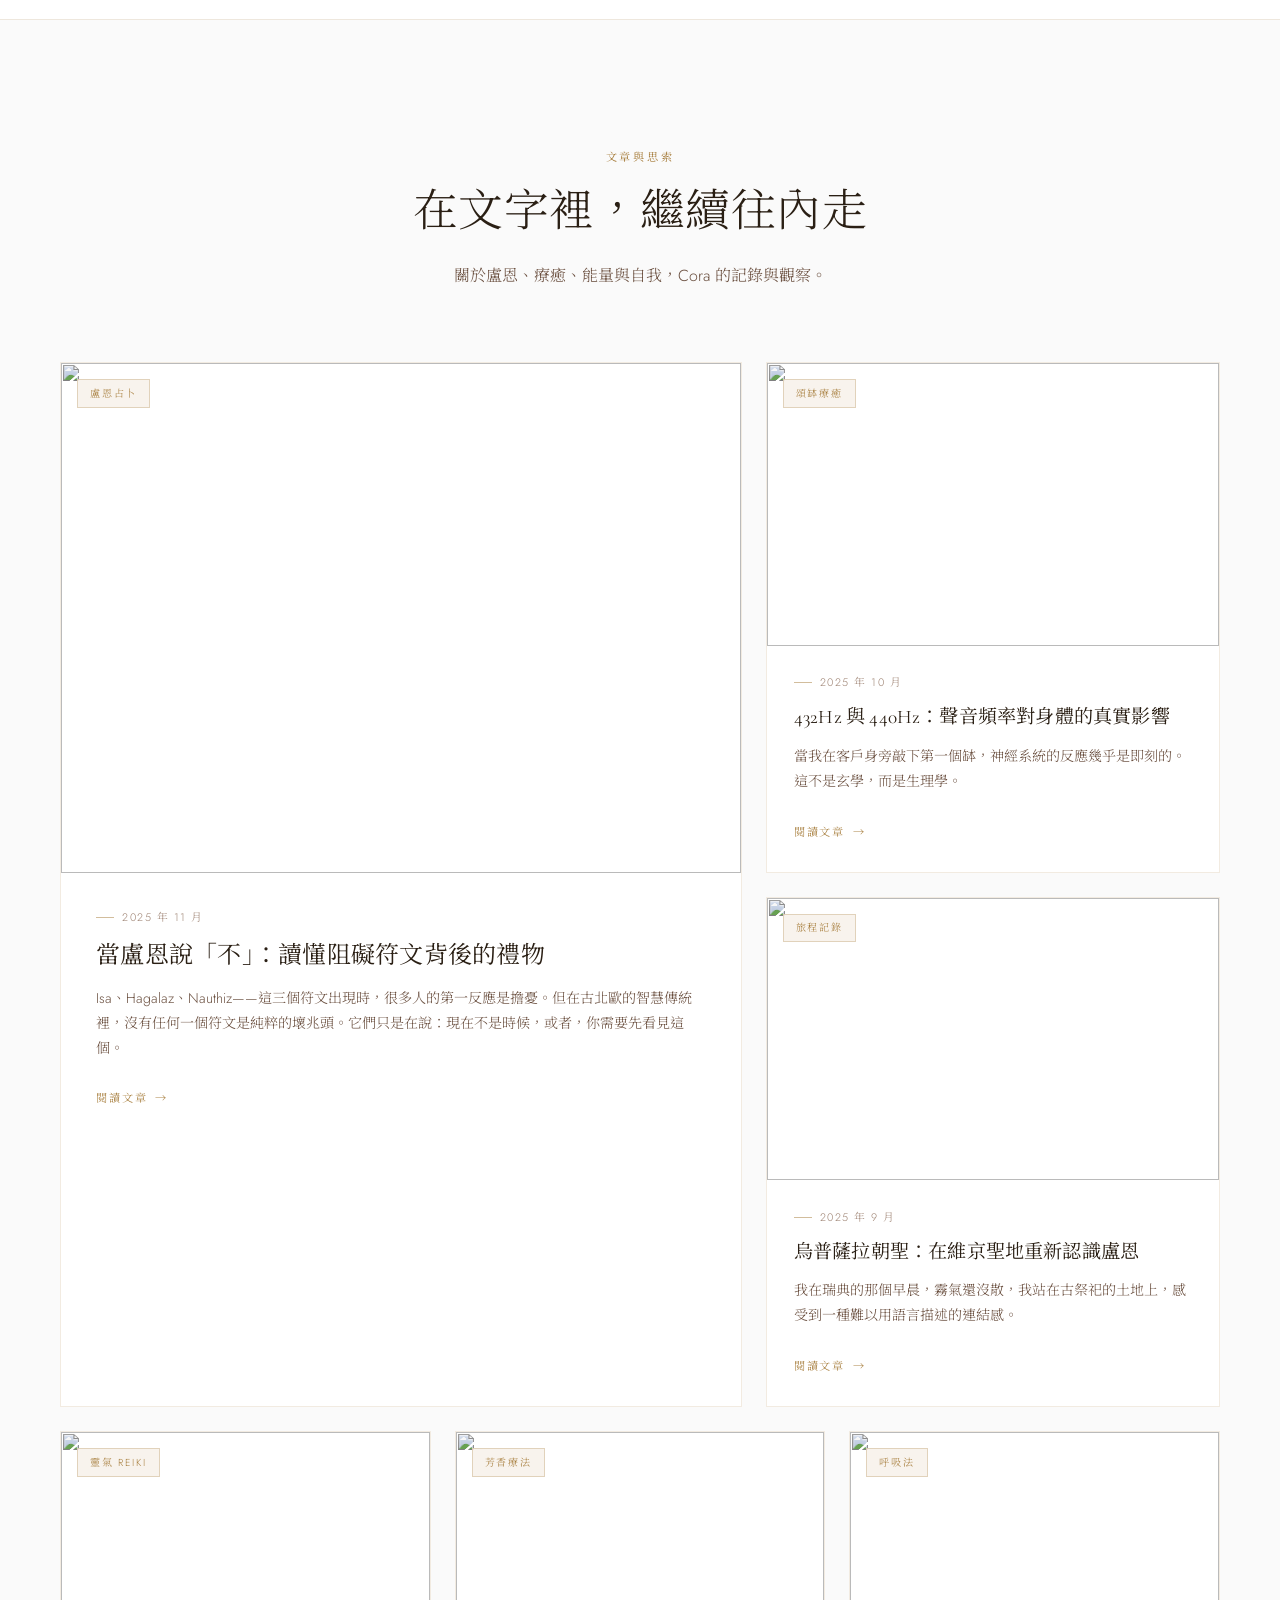
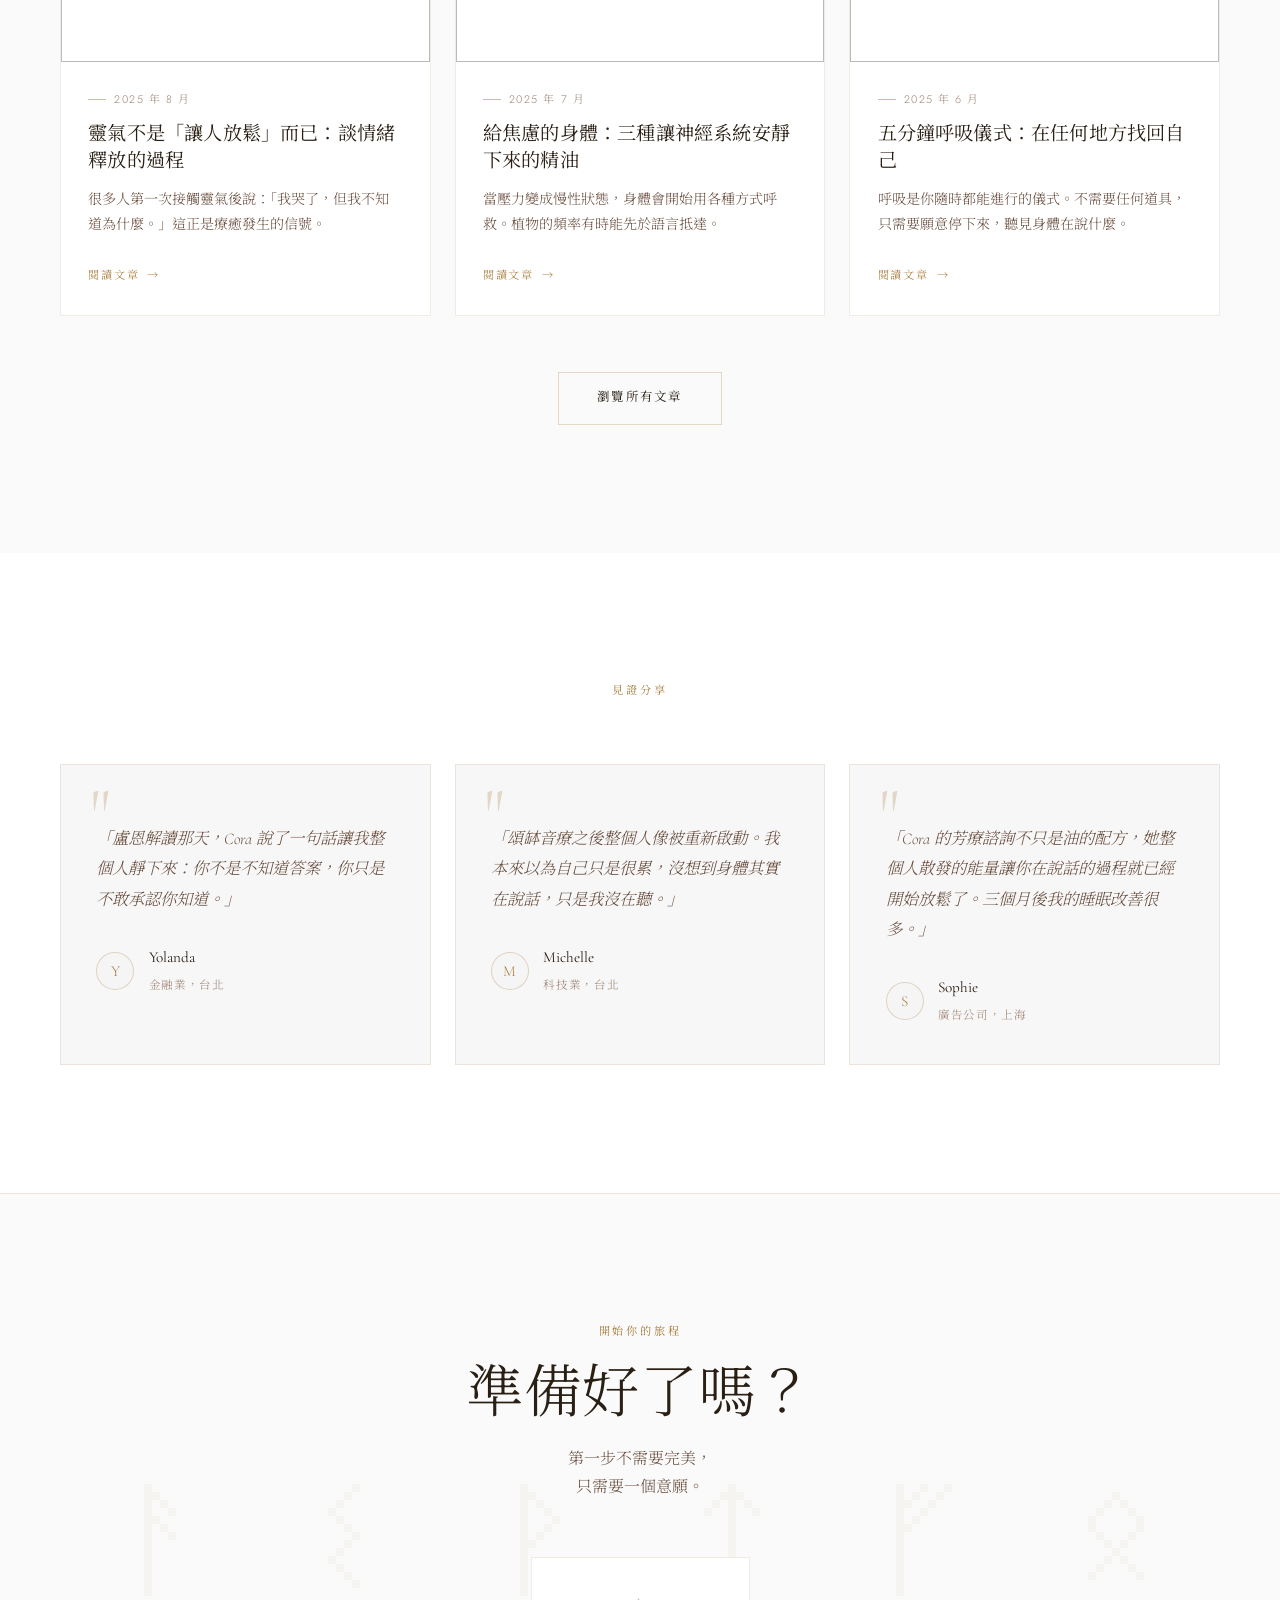
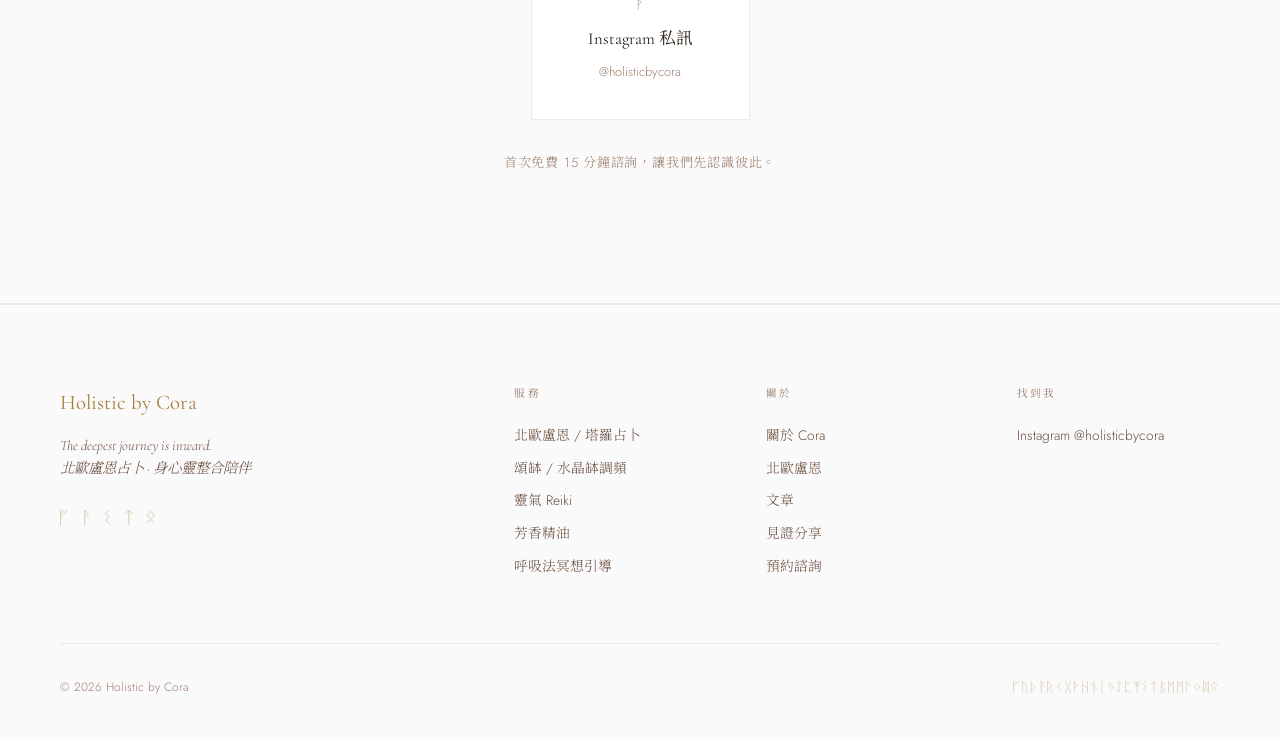
==== commit b3e6e001: "Update index.html" ====
--- a/index.html
+++ b/index.html
@@ -1,1187 +1,674 @@
 <!DOCTYPE html>
 <html lang="zh-TW">
 <head>
-  <meta charset="UTF-8" />
-  <meta name="viewport" content="width=device-width, initial-scale=1.0" />
-  <title>Holistic by Cora｜北歐盧恩解讀 身心靈整合陪伴</title>
-  <meta name="description" content="For the woman who runs the boardroom by day and follows the moon by night. 北歐盧恩占卜、塔羅占卜、頌缽調頻、呼吸法冥想引導、靈氣、芳香精油放鬆，由Cora帶領你走向內在智慧。" />
-  <link rel="preconnect" href="https://fonts.googleapis.com" />
-  <link rel="preconnect" href="https://fonts.gstatic.com" crossorigin />
-  <link href="https://fonts.googleapis.com/css2?family=Noto+Sans+TC:wght@300;400;500&display=swap" rel="stylesheet" />
+<meta charset="UTF-8" />
+<meta name="viewport" content="width=device-width, initial-scale=1.0" />
+<title>Holistic by Cora｜北歐盧恩解讀 身心靈整合陪伴</title>
+<meta name="description" content="For the woman who runs the boardroom by day and follows the moon by night. 北歐盧恩占卜、塔羅占卜、頌缽調頻、呼吸法冥想引導、靈氣、芳香精油放鬆，由Cora帶領你走向內在智慧。" />
+<link rel="preconnect" href="https://fonts.googleapis.com" />
+<link rel="preconnect" href="https://fonts.gstatic.com" crossorigin />
+<link href="https://fonts.googleapis.com/css2?family=Cormorant+Garamond:ital,wght@0,300;0,400;0,500;1,300;1,400&family=Jost:wght@300;400&family=Noto+Serif+TC:wght@300;400&display=swap" rel="stylesheet" />
 <style>
-/* ============================================
-   Holistic by Cora — Main Stylesheet
-   Aesthetic: Morandi nude warmth with golden light
-   Palette: Warm parchment · dusty rose · antique gold
-   ============================================ */
-
 :root {
-  --color-bg:        #F5EDE3;
-  --color-bg-2:      #EDE0D2;
-  --color-bg-3:      #E6D5C3;
-  --color-surface:   #EAD9C8;
-  --color-surface-2: #DFC9B2;
-
-  --color-gold:       #B8914A;
-  --color-gold-light: #D4A85A;
-  --color-gold-dim:   #C4A06A;
-  --color-gold-glow:  rgba(184, 145, 74, 0.18);
-
-  --color-rose:      #C4937A;
-  --color-sage:      #8A9E82;
-  --color-dust:      #B0A898;
-
-  --color-text-primary:   #3C2F22;
-  --color-text-secondary: #6B5644;
-  --color-text-muted:     #9C8878;
-
-  --color-border:        rgba(184, 145, 74, 0.18);
-  --color-border-strong: rgba(184, 145, 74, 0.38);
-
-  --font-display:  'Helvetica Neue', Arial, 'Noto Sans TC', sans-serif;
-  --font-body:     'Helvetica Neue', Arial, 'Noto Sans TC', sans-serif;
-  --font-serif-tc: 'Noto Sans TC', sans-serif;
-
-  --max-width: 1200px;
-  --nav-height: 72px;
-
-  --ease-out:    cubic-bezier(0.16, 1, 0.3, 1);
-  --ease-in-out: cubic-bezier(0.45, 0, 0.55, 1);
+  --bg:    #FFFFFF;
+  --bg2:   #FAFAFA;
+  --bg3:   #F5F5F5;
+  --surf:  #F7F7F7;
+  --surf2: #F0F0F0;
+  --gold:  #A67C3A;
+  --goldf: #BF9050;
+  --goldb: rgba(166,124,58,0.1);
+  --text:  #2A1F14;
+  --t2:    #6B5040;
+  --t3:    #9C8070;
+  --bd:    rgba(166,124,58,0.15);
+  --bd2:   rgba(166,124,58,0.28);
+  --serif: 'Cormorant Garamond','Noto Serif TC',Georgia,serif;
+  --sans:  'Jost','Noto Serif TC',sans-serif;
+  --max:   1240px;
+  --nh:    68px;
+  --ease:  cubic-bezier(0.25,0,0.1,1);
 }
-
-/* ---- Reset ---- */
-*, *::before, *::after { box-sizing: border-box; margin: 0; padding: 0; }
-html { scroll-behavior: smooth; font-size: 16px; }
-body {
-  background: var(--color-bg);
-  color: var(--color-text-primary);
-  font-family: var(--font-body);
-  font-weight: 300;
-  line-height: 1.7;
-  overflow-x: hidden;
+*,*::before,*::after{box-sizing:border-box;margin:0;padding:0}
+html{scroll-behavior:smooth}
+body{background:var(--bg);color:var(--text);font-family:var(--sans);font-weight:300;font-size:16px;line-height:1.75;overflow-x:hidden;-webkit-font-smoothing:antialiased}
+img{display:block;max-width:100%}
+a{color:inherit;text-decoration:none}
+ul{list-style:none}
+em{font-style:italic;color:var(--goldf)}
+strong{font-weight:500}
+
+.wrap{max-width:var(--max);margin:0 auto;padding:0 2.5rem}
+
+.eyebrow{font-family:var(--sans);font-size:0.7rem;font-weight:400;letter-spacing:0.25em;text-transform:uppercase;color:var(--gold);display:block;margin-bottom:1.2rem}
+
+.h2{font-family:var(--serif);font-size:clamp(2rem,3.5vw,3rem);font-weight:300;color:var(--text);line-height:1.2;margin-bottom:1.4rem;letter-spacing:0.01em}
+
+.desc{color:var(--t2);font-size:1rem;max-width:520px}
+
+.btn{display:inline-block;font-family:var(--sans);font-size:0.78rem;font-weight:400;letter-spacing:0.18em;text-transform:uppercase;padding:0.9rem 2.4rem;transition:all 0.35s var(--ease);cursor:pointer;border:none}
+.btn-o{border:1px solid var(--bd2);color:var(--text);background:transparent}
+.btn-o:hover{border-color:var(--gold);color:var(--gold)}
+.btn-f{background:var(--gold);color:var(--bg)}
+.btn-f:hover{background:var(--goldf);transform:translateY(-2px);box-shadow:0 8px 28px rgba(181,136,74,0.22)}
+
+/* NAV */
+.nav{position:fixed;inset:0 0 auto;z-index:200;height:var(--nh);background:rgba(255,255,255,0.88);backdrop-filter:blur(16px);-webkit-backdrop-filter:blur(16px);border-bottom:1px solid var(--bd);transition:background 0.3s}
+.nav__i{max-width:var(--max);margin:0 auto;padding:0 2.5rem;height:100%;display:flex;align-items:center;justify-content:space-between}
+.nav__logo{font-family:var(--serif);font-size:1.2rem;font-weight:400;color:var(--gold);letter-spacing:0.06em}
+.nav__links{display:flex;align-items:center;gap:2.2rem}
+.nav__links a{font-family:var(--sans);font-size:0.75rem;letter-spacing:0.14em;text-transform:uppercase;color:var(--t2);transition:color 0.2s}
+.nav__links a:hover{color:var(--text)}
+.nav__links .ncta{color:var(--gold);border:1px solid var(--bd2);padding:0.45rem 1.1rem}
+.nav__links .ncta:hover{background:var(--goldb)}
+.nav__tog{display:none;flex-direction:column;gap:5px;background:none;border:none;cursor:pointer;padding:4px}
+.nav__tog span{display:block;width:22px;height:1px;background:var(--text);transition:all 0.3s}
+
+/* HERO — split layout */
+.hero{min-height:100vh;display:grid;grid-template-columns:1fr 1.15fr;padding-top:var(--nh);background:var(--bg)}
+.hero__l{display:flex;flex-direction:column;justify-content:center;padding:6rem 4rem 6rem 5vw;max-width:580px}
+.hero__tagline{font-family:var(--serif);font-size:clamp(1rem,1.4vw,1.3rem);font-weight:300;font-style:italic;color:var(--t2);margin-bottom:1.4rem;letter-spacing:0.02em;line-height:1.55}
+.hero__title{font-family:var(--serif);font-size:clamp(2.6rem,5vw,4.4rem);font-weight:300;color:var(--text);line-height:1.1;margin-bottom:2rem;letter-spacing:0.01em}
+.hero__title em{display:block;font-style:italic;color:var(--goldf)}
+.hero__sub{font-family:var(--sans);font-size:0.85rem;letter-spacing:0.12em;color:var(--t3);margin-bottom:3rem}
+.hero__svcs{display:flex;flex-direction:column;gap:0.5rem;margin-bottom:3.5rem}
+.hero__svcs span{font-family:var(--serif);font-size:1.05rem;font-weight:300;color:var(--t2);letter-spacing:0.03em;padding-left:1.2rem;border-left:1px solid var(--bd2);line-height:1.4}
+.hero__ctas{display:flex;gap:1rem;flex-wrap:wrap}
+.hero__r{position:relative;overflow:hidden}
+.hero__r img{width:100%;height:100%;object-fit:cover;object-position:center top}
+.hero__r-strip{position:absolute;top:0;right:0;width:72px;height:100%;background:var(--bg2)}
+
+/* QUOTE */
+.quote{background:var(--surf);border-top:1px solid var(--bd);border-bottom:1px solid var(--bd);padding:3.5rem 2.5rem;text-align:center}
+.quote blockquote{font-family:var(--serif);font-size:clamp(1.2rem,2.5vw,1.7rem);font-weight:300;font-style:italic;color:var(--gold);max-width:680px;margin:0 auto;line-height:1.65;letter-spacing:0.02em}
+
+/* ABOUT */
+.about{background:var(--bg);padding:8rem 0}
+.about__g{display:grid;grid-template-columns:1fr 1.4fr;gap:6rem;align-items:center}
+.about__frame{position:relative}
+.about__ph{width:100%;aspect-ratio:3/4;background:var(--surf);border:1px solid var(--bd);display:flex;align-items:center;justify-content:center;overflow:hidden}
+.about__phimg{width:100%;height:100%;object-fit:cover;object-position:center top;aspect-ratio:3/4}
+.rune-bg{font-family:var(--serif);font-size:8rem;color:var(--gold);opacity:0.2;user-select:none}
+.about__badge{position:absolute;bottom:-1.5rem;right:-1.5rem;background:var(--bg2);border:1px solid var(--bd);padding:1.4rem 1.8rem;display:flex;flex-direction:column;gap:0.55rem}
+.about__badge span{font-family:var(--sans);font-size:0.68rem;letter-spacing:0.12em;text-transform:uppercase;color:var(--gold)}
+.about__txt p{color:var(--t2);font-size:1rem;margin-bottom:1.2rem;line-height:1.85}
+.about__txt .btn{margin-top:0.8rem}
+
+/* LANDSCAPE STRIP */
+.lstrip{display:grid;grid-template-columns:repeat(4,1fr);height:300px;overflow:hidden}
+.lstrip__i{position:relative;overflow:hidden}
+.lstrip__i img{width:100%;height:100%;object-fit:cover;transition:transform 0.9s var(--ease);filter:saturate(0.65) brightness(0.97)}
+.lstrip__i:hover img{transform:scale(1.06);filter:saturate(0.85) brightness(1.0)}
+.lstrip__i::after{content:'';position:absolute;inset:0;background:linear-gradient(to bottom,transparent 50%,rgba(61,43,31,0.15) 100%);pointer-events:none}
+.lstrip__lb{position:absolute;bottom:1rem;left:1rem;z-index:2;font-family:var(--sans);font-size:0.62rem;letter-spacing:0.2em;text-transform:uppercase;color:rgba(248,242,236,0.65)}
+
+/* SERVICES */
+.services{background:var(--bg2);padding:8rem 0;border-top:1px solid var(--bd);border-bottom:1px solid var(--bd)}
+.services__hd{text-align:center;margin-bottom:5rem}
+.services__hd .desc{margin:0 auto}
+.svcs{display:grid;grid-template-columns:repeat(3,1fr);gap:1px;border:1px solid var(--bd);background:var(--bd)}
+.svc{background:var(--bg2);padding:2.8rem 2.4rem;transition:background 0.3s;position:relative}
+.svc:hover{background:var(--bg)}
+.svc--l{background:var(--bg)}
+.svc--l::before{content:'';position:absolute;top:0;left:0;right:0;height:1px;background:linear-gradient(90deg,transparent,var(--gold),transparent)}
+.svc__r{font-family:var(--serif);font-size:2.2rem;color:var(--gold);opacity:0.55;display:block;margin-bottom:1.2rem;transition:opacity 0.3s}
+.svc:hover .svc__r{opacity:1}
+.svc h3{font-family:var(--serif);font-size:1.25rem;font-weight:400;color:var(--text);margin-bottom:0.8rem;letter-spacing:0.01em}
+.svc>p{font-size:0.9rem;color:var(--t2);line-height:1.8;margin-bottom:1.4rem}
+.svc ul{margin-bottom:1.8rem}
+.svc ul li{font-size:0.8rem;color:var(--t3);padding:0.28rem 0 0.28rem 0.9rem;border-left:1px solid var(--bd2);margin-bottom:0.28rem}
+.svc__lk{font-family:var(--sans);font-size:0.72rem;letter-spacing:0.16em;text-transform:uppercase;color:var(--gold);transition:letter-spacing 0.3s}
+.svc__lk:hover{letter-spacing:0.24em}
+
+/* SCENE BREAK */
+.scene{position:relative;height:460px;overflow:hidden}
+.scene img{width:100%;height:100%;object-fit:cover;filter:saturate(0.6) brightness(0.92)}
+.scene::after{content:'';position:absolute;inset:0;background:linear-gradient(to bottom,rgba(248,242,236,0.1) 0%,transparent 35%,transparent 60%,rgba(248,242,236,0.2) 100%)}
+.scene__cap{position:absolute;bottom:3rem;left:50%;transform:translateX(-50%);text-align:center;z-index:2}
+.scene__cap small{font-family:var(--sans);font-size:0.65rem;letter-spacing:0.28em;text-transform:uppercase;color:rgba(248,242,236,0.6);display:block;margin-bottom:0.6rem}
+.scene__cap span{font-family:var(--serif);font-size:clamp(1.6rem,3.5vw,2.6rem);font-weight:300;font-style:italic;color:rgba(248,242,236,0.82);display:block;letter-spacing:0.04em}
+
+/* RUNES */
+.runes{background:var(--bg);padding:8rem 0}
+.runes__g{display:grid;grid-template-columns:1.2fr 1fr;gap:6rem;align-items:center}
+.runes__txt p{color:var(--t2);font-size:1rem;line-height:1.85;margin-bottom:1.2rem}
+.runes__txt .btn{margin-top:0.8rem}
+.rune-grid{display:grid;grid-template-columns:repeat(4,1fr);border:1px solid var(--bd)}
+.rune-grid span{font-family:var(--serif);font-size:1.9rem;color:var(--gold);opacity:0.45;display:flex;align-items:center;justify-content:center;aspect-ratio:1;border:1px solid var(--bd);cursor:default;transition:all 0.3s}
+.rune-grid span:hover{opacity:1;background:var(--surf);transform:scale(1.08);position:relative;z-index:1;box-shadow:0 4px 20px rgba(181,136,74,0.12)}
+
+/* BLOG */
+.blog{background:var(--bg2);padding:8rem 0;border-top:1px solid var(--bd)}
+.blog__hd{text-align:center;margin-bottom:4.5rem}
+.blog__hd .desc{margin:0 auto}
+.blog__feat{display:grid;grid-template-columns:1.5fr 1fr;grid-template-rows:auto auto;gap:1.5rem;margin-bottom:1.5rem}
+.blog__feat .bc:first-child{grid-row:1/3}
+.blog__feat .bc:first-child .bc__img{aspect-ratio:4/3}
+.blog__feat .bc:first-child .bc__t{font-size:1.5rem}
+.blog__feat .bc:first-child .bc__bd{padding:2.2rem}
+.blog__row{display:grid;grid-template-columns:repeat(3,1fr);gap:1.5rem}
+.bc{background:var(--bg);border:1px solid var(--bd);overflow:hidden;transition:transform 0.4s var(--ease),box-shadow 0.4s var(--ease)}
+.bc:hover{transform:translateY(-5px);box-shadow:0 14px 40px rgba(61,43,31,0.09)}
+.bc__img{position:relative;aspect-ratio:16/10;overflow:hidden}
+.bc__img img{width:100%;height:100%;object-fit:cover;transition:transform 0.7s var(--ease);filter:saturate(0.7) brightness(0.97)}
+.bc:hover .bc__img img{transform:scale(1.04);filter:saturate(0.88) brightness(1.0)}
+.bc__tag{position:absolute;top:1rem;left:1rem;font-family:var(--sans);font-size:0.63rem;letter-spacing:0.18em;text-transform:uppercase;color:var(--gold);background:rgba(248,242,236,0.92);border:1px solid var(--bd2);padding:0.28rem 0.75rem}
+.bc__bd{padding:1.7rem}
+.bc__date{font-family:var(--sans);font-size:0.68rem;letter-spacing:0.14em;text-transform:uppercase;color:var(--t3);margin-bottom:0.75rem;display:flex;align-items:center;gap:0.5rem}
+.bc__date::before{content:'';display:block;width:18px;height:1px;background:var(--gold);opacity:0.5;flex-shrink:0}
+.bc__t{font-family:var(--serif);font-size:1.2rem;font-weight:400;color:var(--text);line-height:1.4;margin-bottom:0.8rem;letter-spacing:0.01em}
+.bc__ex{font-size:0.88rem;color:var(--t2);line-height:1.78;margin-bottom:1.4rem}
+.bc__read{font-family:var(--sans);font-size:0.7rem;letter-spacing:0.16em;text-transform:uppercase;color:var(--gold);display:inline-flex;align-items:center;gap:0.5rem;transition:gap 0.3s}
+.bc__read::after{content:'→'}
+.bc:hover .bc__read{gap:0.9rem}
+.blog__more{text-align:center;margin-top:3.5rem}
+
+/* TESTIMONIALS */
+.testis{background:var(--bg);padding:8rem 0}
+.testis__hd{text-align:center;margin-bottom:4rem}
+.testis__g{display:grid;grid-template-columns:repeat(3,1fr);gap:1.5rem}
+.tc{background:var(--surf);border:1px solid var(--bd);padding:2.2rem;position:relative}
+.tc::before{content:'"';font-family:var(--serif);font-size:4.5rem;color:var(--gold);opacity:0.25;position:absolute;top:0.8rem;left:1.8rem;line-height:1;pointer-events:none}
+.tc__q{font-family:var(--serif);font-size:1.02rem;font-weight:300;font-style:italic;color:var(--t2);line-height:1.85;margin-bottom:1.8rem;padding-top:1.5rem}
+.tc__au{display:flex;align-items:center;gap:0.9rem}
+.tc__av{width:38px;height:38px;border-radius:50%;background:var(--bg3);border:1px solid var(--bd2);display:flex;align-items:center;justify-content:center;font-family:var(--serif);font-size:0.95rem;color:var(--gold);flex-shrink:0}
+.tc__nm{font-family:var(--serif);font-size:0.95rem;font-weight:400;color:var(--text);display:block}
+.tc__rl{font-family:var(--sans);font-size:0.72rem;color:var(--t3);letter-spacing:0.06em}
+
+/* BOOKING */
+.booking{background:var(--bg2);border-top:1px solid var(--bd);border-bottom:1px solid var(--bd);padding:8rem 0;text-align:center;position:relative;overflow:hidden}
+.booking__rr{position:absolute;inset:0;display:flex;align-items:center;justify-content:space-evenly;pointer-events:none}
+.booking__rr span{font-family:var(--serif);font-size:clamp(5rem,10vw,12rem);color:rgba(181,136,74,0.05);user-select:none}
+.booking__in{position:relative;z-index:2;max-width:600px;margin:0 auto}
+.booking__ttl{font-family:var(--serif);font-size:clamp(2.2rem,4.5vw,3.8rem);font-weight:300;color:var(--text);margin-bottom:1rem;line-height:1.2}
+.booking__sub{font-size:1rem;color:var(--t2);margin-bottom:3.5rem;line-height:1.75}
+.booking__card{display:inline-flex;flex-direction:column;align-items:center;gap:0.5rem;background:var(--bg);border:1px solid var(--bd);padding:2.2rem 3.5rem;transition:all 0.35s var(--ease)}
+.booking__card:hover{border-color:var(--gold);background:var(--surf);transform:translateY(-4px);box-shadow:0 12px 32px rgba(181,136,74,0.12)}
+.booking__cr{font-family:var(--serif);font-size:2.4rem;color:var(--gold);opacity:0.7;display:block}
+.booking__card strong{font-family:var(--serif);font-size:1.05rem;font-weight:400;color:var(--text)}
+.booking__card span{font-family:var(--sans);font-size:0.8rem;color:var(--t3)}
+.booking__note{margin-top:2rem;font-size:0.82rem;color:var(--t3);letter-spacing:0.06em}
+
+/* FOOTER */
+.footer{background:var(--bg2);border-top:1px solid var(--bd);padding:5rem 0 2.5rem}
+.footer__tp{display:grid;grid-template-columns:2fr 1fr 1fr 1fr;gap:3rem;padding-bottom:3.5rem;border-bottom:1px solid var(--bd);margin-bottom:2rem}
+.footer__logo{font-family:var(--serif);font-size:1.3rem;font-weight:400;color:var(--gold);margin-bottom:0.8rem;display:block}
+.footer__tl{font-family:var(--serif);font-size:0.9rem;font-style:italic;color:var(--t2);margin-bottom:1rem;line-height:1.6}
+.footer__rr{font-family:var(--serif);font-size:1.1rem;color:var(--gold);opacity:0.35;letter-spacing:0.25em;margin-top:1.5rem}
+.footer__col h4{font-family:var(--sans);font-size:0.66rem;letter-spacing:0.22em;text-transform:uppercase;color:var(--t3);margin-bottom:1.2rem;font-weight:400}
+.footer__col ul li{margin-bottom:0.55rem}
+.footer__col ul li a,.footer__col a{font-family:var(--sans);font-size:0.86rem;color:var(--t2);transition:color 0.2s;display:block;margin-bottom:0.55rem}
+.footer__col ul li a:hover,.footer__col a:hover{color:var(--gold)}
+.footer__bt{display:flex;justify-content:space-between;align-items:center;flex-wrap:wrap;gap:1rem}
+.footer__cp{font-family:var(--sans);font-size:0.75rem;color:var(--t3)}
+.footer__rs{font-family:var(--serif);font-size:0.85rem;color:var(--gold);opacity:0.3;letter-spacing:0.12em}
+
+/* REVEAL */
+.reveal{opacity:0;transform:translateY(28px);transition:opacity 0.9s var(--ease),transform 0.9s var(--ease)}
+.reveal.in{opacity:1;transform:none}
+.d1{transition-delay:0.1s}
+.d2{transition-delay:0.2s}
+.d3{transition-delay:0.3s}
+
+/* RESPONSIVE */
+@media(max-width:960px){
+  .hero{grid-template-columns:1fr;min-height:auto}
+  .hero__l{padding:4rem 2.5rem;max-width:100%;order:2;text-align:center;align-items:center}
+  .hero__r{order:1;height:55vw;min-height:320px}
+  .hero__r-strip{display:none}
+  .hero__svcs{align-items:center}
+  .about__g{grid-template-columns:1fr;gap:4rem}
+  .about__badge{position:static;margin-top:1rem}
+  .lstrip{height:240px;grid-template-columns:1fr 1fr}
+  .lstrip__i:nth-child(n+3){display:none}
+  .svcs{grid-template-columns:1fr 1fr}
+  .runes__g{grid-template-columns:1fr;gap:3.5rem}
+  .blog__feat{grid-template-columns:1fr}
+  .blog__feat .bc:first-child{grid-row:auto}
+  .blog__row{grid-template-columns:1fr 1fr}
+  .testis__g{grid-template-columns:1fr}
+  .footer__tp{grid-template-columns:1fr 1fr}
 }
-img { max-width: 100%; display: block; }
-a { color: inherit; text-decoration: none; }
-ul { list-style: none; }
-strong { font-weight: 500; }
-em { font-style: italic; color: var(--color-gold); }
-
-/* ---- Typography ---- */
-h1, h2, h3, h4 {
-  font-family: 'Helvetica Neue', Arial, 'Noto Sans TC', sans-serif;
-  font-weight: 300;
-  line-height: 1.2;
-  letter-spacing: 0.02em;
+@media(max-width:600px){
+  .wrap{padding:0 1.5rem}
+  .about{padding:5rem 0}
+  .services{padding:5rem 0}
+  .svcs{grid-template-columns:1fr}
+  .blog__row{grid-template-columns:1fr}
+  .scene{height:240px}
+  .lstrip{height:180px}
+  .footer__tp{grid-template-columns:1fr}
+  .footer__bt{flex-direction:column;text-align:center}
+  .hero__ctas{flex-direction:column;align-items:center}
 }
-
-/* ---- Utility ---- */
-.container {
-  max-width: var(--max-width);
-  margin: 0 auto;
-  padding: 0 2rem;
+@media(max-width:760px){
+  .nav__links{display:none;position:absolute;top:var(--nh);left:0;right:0;background:rgba(255,255,255,0.97);backdrop-filter:blur(20px);flex-direction:column;padding:2rem 2.5rem;gap:1.4rem;border-bottom:1px solid var(--bd)}
+  .nav__links.open{display:flex}
+  .nav__tog{display:flex}
 }
-.section { padding: 6rem 0; }
-
-.section__eyebrow {
-  font-family: var(--font-body);
-  font-size: 0.75rem;
-  font-weight: 500;
-  letter-spacing: 0.2em;
-  text-transform: uppercase;
-  color: var(--color-gold);
-  margin-bottom: 1rem;
-}
-.section__title {
-  font-size: clamp(2rem, 4vw, 3rem);
-  color: var(--color-text-primary);
-  margin-bottom: 1.5rem;
-}
-.section__desc {
-  color: var(--color-text-secondary);
-  max-width: 600px;
-  font-size: 1.05rem;
-}
-.section__header {
-  text-align: center;
-  margin-bottom: 4rem;
-}
-.section__header .section__desc {
-  margin: 0 auto;
-}
-
-/* ---- Buttons ---- */
-.btn {
-  display: inline-block;
-  padding: 0.85rem 2.2rem;
-  font-family: var(--font-body);
-  font-size: 0.85rem;
-  font-weight: 400;
-  letter-spacing: 0.15em;
-  text-transform: uppercase;
-  transition: all 0.3s var(--ease-out);
-  cursor: pointer;
-  border: none;
-}
-.btn--primary {
-  background: var(--color-gold);
-  color: #F5EDE3;
-}
-.btn--primary:hover {
-  background: var(--color-gold-light);
-  transform: translateY(-2px);
-  box-shadow: 0 8px 24px rgba(184,145,74,0.25);
-}
-.btn--ghost {
-  background: transparent;
-  color: var(--color-text-primary);
-  border: 1px solid var(--color-border-strong);
-}
-.btn--ghost:hover {
-  border-color: var(--color-gold);
-  color: var(--color-gold);
-  transform: translateY(-2px);
-}
-.btn--outline {
-  background: transparent;
-  color: var(--color-gold);
-  border: 1px solid var(--color-gold-dim);
-}
-.btn--outline:hover {
-  background: var(--color-gold-glow);
-  border-color: var(--color-gold);
-}
-
-/* ============================================
-   NAV
-   ============================================ */
-.nav {
-  position: fixed;
-  top: 0; left: 0; right: 0;
-  z-index: 100;
-  height: var(--nav-height);
-  background: rgba(245, 237, 227, 0.88);
-  backdrop-filter: blur(14px);
-  border-bottom: 1px solid var(--color-border);
-  transition: background 0.4s;
-}
-.nav__inner {
-  max-width: var(--max-width);
-  margin: 0 auto;
-  padding: 0 2rem;
-  height: 100%;
-  display: flex;
-  align-items: center;
-  justify-content: space-between;
-}
-.nav__logo {
-  font-family: 'Helvetica Neue', Arial, 'Noto Sans TC', sans-serif;
-  font-size: 1.25rem;
-  font-weight: 300;
-  letter-spacing: 0.08em;
-  color: var(--color-gold);
-}
-.nav__links {
-  display: flex;
-  align-items: center;
-  gap: 2.5rem;
-}
-.nav__links a {
-  font-size: 0.8rem;
-  letter-spacing: 0.12em;
-  text-transform: uppercase;
-  color: var(--color-text-secondary);
-  transition: color 0.2s;
-}
-.nav__links a:hover { color: var(--color-text-primary); }
-.nav__cta {
-  color: var(--color-gold) !important;
-  border: 1px solid var(--color-border-strong);
-  padding: 0.5rem 1.2rem;
-  transition: all 0.3s !important;
-}
-.nav__cta:hover {
-  background: var(--color-gold-glow);
-  border-color: var(--color-gold) !important;
-}
-.nav__toggle {
-  display: none;
-  flex-direction: column;
-  gap: 5px;
-  background: none;
-  border: none;
-  cursor: pointer;
-  padding: 4px;
-}
-.nav__toggle span {
-  display: block;
-  width: 24px;
-  height: 1px;
-  background: var(--color-text-primary);
-  transition: all 0.3s;
-}
-
-/* ============================================
-   HERO
-   ============================================ */
-.hero {
-  position: relative;
-  min-height: 100vh;
-  display: flex;
-  align-items: center;
-  justify-content: center;
-  text-align: center;
-  overflow: hidden;
-  padding-top: var(--nav-height);
-  background: linear-gradient(
-    160deg,
-    #F5EDE3 0%,
-    #EDD9C4 28%,
-    #E8CEB0 52%,
-    #EDD9C4 74%,
-    #F2E8DA 100%
-  );
-}
-/* Subtle gold shimmer overlay */
-.hero::after {
-  content: '';
-  position: absolute;
-  inset: 0;
-  background:
-    radial-gradient(ellipse at 30% 40%, rgba(212,168,90,0.12) 0%, transparent 55%),
-    radial-gradient(ellipse at 75% 65%, rgba(196,147,122,0.10) 0%, transparent 50%);
-  pointer-events: none;
-}
-.hero__bg {
-  position: absolute;
-  inset: 0;
-}
-.hero__orb {
-  position: absolute;
-  border-radius: 50%;
-  filter: blur(70px);
-  opacity: 0.35;
-  animation: drift 14s ease-in-out infinite alternate;
-}
-.hero__orb--1 {
-  width: 520px; height: 520px;
-  background: radial-gradient(circle, #D4A85A, transparent 70%);
-  top: 5%; left: -12%;
-  animation-delay: 0s;
-}
-.hero__orb--2 {
-  width: 380px; height: 380px;
-  background: radial-gradient(circle, #C4937A, transparent 70%);
-  bottom: 8%; right: -8%;
-  animation-delay: -5s;
-  opacity: 0.22;
-}
-.hero__orb--3 {
-  width: 280px; height: 280px;
-  background: radial-gradient(circle, #B8914A, transparent 70%);
-  top: 55%; left: 52%;
-  transform: translate(-50%, -50%);
-  animation-delay: -9s;
-  opacity: 0.18;
-}
-@keyframes drift {
-  from { transform: translate(0, 0) scale(1); }
-  to   { transform: translate(28px, -18px) scale(1.08); }
-}
-.hero__content {
-  position: relative;
-  z-index: 2;
-  max-width: 760px;
-  padding: 2rem;
-}
-.hero__eyebrow {
-  font-size: 0.75rem;
-  letter-spacing: 0.3em;
-  text-transform: uppercase;
-  color: var(--color-gold);
-  margin-bottom: 2rem;
-  font-weight: 400;
-}
-.hero__title {
-  font-size: clamp(2.8rem, 6vw, 5rem);
-  color: var(--color-text-primary);
-  margin-bottom: 1.5rem;
-  line-height: 1.1;
-  animation: fadeUp 1s var(--ease-out) both;
-}
-.hero__title em {
-  display: block;
-  color: var(--color-gold);
-}
-.hero__subtitle {
-  font-family: var(--font-body);
-  font-size: 1rem;
-  color: var(--color-text-secondary);
-  letter-spacing: 0.08em;
-  margin-bottom: 2.5rem;
-  animation: fadeUp 1s 0.15s var(--ease-out) both;
-}
-.br-desktop { display: block; }
-.hero__tags {
-  display: flex;
-  flex-wrap: wrap;
-  gap: 0.6rem;
-  justify-content: center;
-  margin-bottom: 3rem;
-  animation: fadeUp 1s 0.3s var(--ease-out) both;
-}
-.hero__tags span {
-  font-size: 0.75rem;
-  letter-spacing: 0.1em;
-  padding: 0.35rem 0.9rem;
-  border: 1px solid var(--color-border-strong);
-  color: var(--color-text-secondary);
-  background: rgba(245,237,227,0.6);
-}
-.hero__ctas {
-  display: flex;
-  gap: 1rem;
-  justify-content: center;
-  flex-wrap: wrap;
-  animation: fadeUp 1s 0.45s var(--ease-out) both;
-}
-.hero__rune {
-  position: absolute;
-  right: 5%;
-  top: 50%;
-  transform: translateY(-50%);
-  font-family: 'Helvetica Neue', Arial, 'Noto Sans TC', sans-serif;
-  font-size: clamp(8rem, 15vw, 18rem);
-  color: rgba(184, 145, 74, 0.07);
-  user-select: none;
-  z-index: 1;
-  line-height: 1;
-}
-.scroll-hint {
-  position: absolute;
-  bottom: 2.5rem;
-  left: 50%;
-  transform: translateX(-50%);
-  display: flex;
-  flex-direction: column;
-  align-items: center;
-  gap: 0.5rem;
-  z-index: 2;
-}
-.scroll-hint span {
-  font-size: 0.7rem;
-  letter-spacing: 0.2em;
-  text-transform: uppercase;
-  color: var(--color-text-muted);
-}
-.scroll-hint__line {
-  width: 1px;
-  height: 50px;
-  background: linear-gradient(to bottom, var(--color-gold-dim), transparent);
-  animation: scrollLine 2s ease-in-out infinite;
-}
-@keyframes scrollLine {
-  0%   { transform: scaleY(0); transform-origin: top; opacity: 1; }
-  50%  { transform: scaleY(1); transform-origin: top; opacity: 1; }
-  100% { transform: scaleY(1); transform-origin: bottom; opacity: 0; }
-}
-@keyframes fadeUp {
-  from { opacity: 0; transform: translateY(24px); }
-  to   { opacity: 1; transform: translateY(0); }
-}
-
-/* ============================================
-   QUOTE BANNER
-   ============================================ */
-.quote-banner {
-  background: var(--color-surface);
-  border-top: 1px solid var(--color-border);
-  border-bottom: 1px solid var(--color-border);
-  padding: 3rem 2rem;
-  text-align: center;
-}
-.quote-banner blockquote {
-  font-family: 'Helvetica Neue', Arial, 'Noto Sans TC', sans-serif;
-  font-size: clamp(1.1rem, 2.5vw, 1.6rem);
-  font-weight: 300;
-  font-style: italic;
-  color: var(--color-gold);
-  max-width: 700px;
-  margin: 0 auto;
-  letter-spacing: 0.04em;
-  line-height: 1.6;
-}
-
-/* ============================================
-   ABOUT
-   ============================================ */
-.about { background: var(--color-bg); }
-.about__grid {
-  display: grid;
-  grid-template-columns: 1fr 1.4fr;
-  gap: 6rem;
-  align-items: center;
-}
-.about__frame { position: relative; }
-.about__img-placeholder {
-  aspect-ratio: 3/4;
-  background: var(--color-surface);
-  border: 1px solid var(--color-border);
-  display: flex;
-  align-items: center;
-  justify-content: center;
-  overflow: hidden;
-}
-.rune-large {
-  font-family: 'Helvetica Neue', Arial, 'Noto Sans TC', sans-serif;
-  font-size: 8rem;
-  color: var(--color-gold-dim);
-  opacity: 0.35;
-}
-.about__badge {
-  position: absolute;
-  bottom: -2rem;
-  right: -2rem;
-  background: var(--color-surface-2);
-  border: 1px solid var(--color-border);
-  padding: 1.2rem 1.5rem;
-  display: flex;
-  flex-direction: column;
-  gap: 0.5rem;
-}
-.about__badge span {
-  font-size: 0.72rem;
-  letter-spacing: 0.1em;
-  color: var(--color-gold);
-  text-transform: uppercase;
-}
-.about__text-col p {
-  color: var(--color-text-secondary);
-  margin-bottom: 1.2rem;
-  font-size: 1.02rem;
-}
-.about__text-col .btn { margin-top: 1rem; }
-
-/* ============================================
-   SERVICES
-   ============================================ */
-.services {
-  background: var(--color-bg-2);
-  border-top: 1px solid var(--color-border);
-  border-bottom: 1px solid var(--color-border);
-}
-.services__grid {
-  display: grid;
-  grid-template-columns: repeat(3, 1fr);
-  gap: 1px;
-  background: var(--color-border);
-  border: 1px solid var(--color-border);
-}
-.service-card {
-  background: var(--color-bg-2);
-  padding: 2.5rem;
-  transition: background 0.3s;
-  position: relative;
-  overflow: hidden;
-}
-.service-card:hover { background: var(--color-surface); }
-.service-card--featured { background: var(--color-surface); }
-.service-card--featured::before {
-  content: '';
-  position: absolute;
-  top: 0; left: 0;
-  width: 100%;
-  height: 2px;
-  background: linear-gradient(90deg, transparent, var(--color-gold), transparent);
-}
-.service-card__rune {
-  font-family: 'Helvetica Neue', Arial, 'Noto Sans TC', sans-serif;
-  font-size: 2.5rem;
-  color: var(--color-gold-dim);
-  margin-bottom: 1rem;
-  display: block;
-  transition: color 0.3s;
-}
-.service-card:hover .service-card__rune { color: var(--color-gold); }
-.service-card h3 {
-  font-size: 1.3rem;
-  color: var(--color-text-primary);
-  margin-bottom: 0.8rem;
-}
-.service-card > p {
-  color: var(--color-text-secondary);
-  font-size: 0.92rem;
-  margin-bottom: 1.2rem;
-  line-height: 1.7;
-}
-.service-card ul { margin-bottom: 1.5rem; }
-.service-card ul li {
-  font-size: 0.82rem;
-  color: var(--color-text-muted);
-  padding: 0.3rem 0;
-  padding-left: 1rem;
-  border-left: 1px solid var(--color-border-strong);
-  margin-bottom: 0.3rem;
-}
-.service-card__link {
-  font-size: 0.78rem;
-  letter-spacing: 0.12em;
-  text-transform: uppercase;
-  color: var(--color-gold);
-  transition: letter-spacing 0.3s;
-}
-.service-card__link:hover { letter-spacing: 0.2em; }
-
-/* ============================================
-   RUNES FEATURE
-   ============================================ */
-.runes-feature {
-  background: var(--color-bg);
-  position: relative;
-  overflow: hidden;
-}
-.runes-feature::before {
-  content: '';
-  position: absolute;
-  top: -200px; right: -200px;
-  width: 600px; height: 600px;
-  border-radius: 50%;
-  background: radial-gradient(circle, rgba(184,145,74,0.07) 0%, transparent 70%);
-}
-.runes-feature__inner {
-  display: grid;
-  grid-template-columns: 1.2fr 1fr;
-  gap: 6rem;
-  align-items: center;
-}
-.runes-feature__text p {
-  color: var(--color-text-secondary);
-  margin-bottom: 1.2rem;
-  font-size: 1.02rem;
-}
-.runes-feature__text .btn { margin-top: 1rem; }
-.rune-grid {
-  display: grid;
-  grid-template-columns: repeat(4, 1fr);
-  gap: 0;
-  border: 1px solid var(--color-border);
-}
-.rune-grid span {
-  font-family: 'Helvetica Neue', Arial, 'Noto Sans TC', sans-serif;
-  font-size: 2rem;
-  color: var(--color-gold-dim);
-  display: flex;
-  align-items: center;
-  justify-content: center;
-  aspect-ratio: 1;
-  border: 1px solid var(--color-border);
-  cursor: default;
-  transition: all 0.3s;
-}
-.rune-grid span:hover {
-  background: var(--color-surface);
-  color: var(--color-gold);
-  transform: scale(1.1);
-  z-index: 1;
-  position: relative;
-  box-shadow: 0 4px 20px rgba(184,145,74,0.15);
-}
-
-/* ============================================
-   TESTIMONIALS
-   ============================================ */
-.testimonials { background: var(--color-bg-2); }
-.testimonials__grid {
-  display: grid;
-  grid-template-columns: repeat(3, 1fr);
-  gap: 1.5rem;
-}
-.testimonial-card {
-  background: var(--color-surface);
-  border: 1px solid var(--color-border);
-  padding: 2rem;
-  position: relative;
-}
-.testimonial-card::before {
-  content: '"';
-  font-family: 'Helvetica Neue', Arial, 'Noto Sans TC', sans-serif;
-  font-size: 5rem;
-  color: var(--color-gold-dim);
-  opacity: 0.4;
-  position: absolute;
-  top: 0.5rem; left: 1.5rem;
-  line-height: 1;
-}
-.testimonial-card__quote {
-  color: var(--color-text-secondary);
-  font-size: 0.95rem;
-  line-height: 1.8;
-  margin-bottom: 1.5rem;
-  padding-top: 1.5rem;
-  font-style: italic;
-}
-.testimonial-card__author {
-  display: flex;
-  align-items: center;
-  gap: 0.8rem;
-}
-.testimonial-card__avatar {
-  width: 40px; height: 40px;
-  border-radius: 50%;
-  background: var(--color-surface-2);
-  border: 1px solid var(--color-border-strong);
-  display: flex;
-  align-items: center;
-  justify-content: center;
-  font-size: 0.85rem;
-  color: var(--color-gold);
-  flex-shrink: 0;
-}
-.testimonial-card__author strong {
-  display: block;
-  font-size: 0.9rem;
-  color: var(--color-text-primary);
-  font-weight: 400;
-}
-.testimonial-card__author span {
-  font-size: 0.78rem;
-  color: var(--color-text-muted);
-}
-
-/* ============================================
-   BOOKING CTA
-   ============================================ */
-.booking {
-  background: var(--color-bg);
-  position: relative;
-  overflow: hidden;
-  text-align: center;
-  border-top: 1px solid var(--color-border);
-  border-bottom: 1px solid var(--color-border);
-}
-.booking__bg {
-  position: absolute;
-  inset: 0;
-  display: flex;
-  align-items: center;
-  justify-content: space-around;
-  pointer-events: none;
-}
-.booking__bg span {
-  font-family: 'Helvetica Neue', Arial, 'Noto Sans TC', sans-serif;
-  font-size: clamp(4rem, 12vw, 14rem);
-  color: rgba(184, 145, 74, 0.05);
-  user-select: none;
-}
-.booking__inner {
-  position: relative;
-  z-index: 2;
-  max-width: 700px;
-  margin: 0 auto;
-}
-.booking__title {
-  font-size: clamp(2.5rem, 5vw, 4rem);
-  color: var(--color-text-primary);
-  margin-bottom: 1rem;
-}
-.booking__subtitle {
-  font-size: 1.1rem;
-  color: var(--color-text-secondary);
-  margin-bottom: 3rem;
-}
-.booking__options {
-  display: flex;
-  gap: 1.5rem;
-  justify-content: center;
-  margin-bottom: 2rem;
-  flex-wrap: wrap;
-}
-.booking__option {
-  background: var(--color-surface);
-  border: 1px solid var(--color-border);
-  padding: 2rem 2.5rem;
-  display: flex;
-  flex-direction: column;
-  align-items: center;
-  gap: 0.5rem;
-  min-width: 200px;
-  transition: all 0.3s var(--ease-out);
-}
-.booking__option:hover {
-  border-color: var(--color-gold-dim);
-  background: var(--color-surface-2);
-  transform: translateY(-4px);
-  box-shadow: 0 12px 32px rgba(184,145,74,0.12);
-}
-.booking__option-rune {
-  font-family: 'Helvetica Neue', Arial, 'Noto Sans TC', sans-serif;
-  font-size: 2.5rem;
-  color: var(--color-gold);
-  display: block;
-  margin-bottom: 0.3rem;
-}
-.booking__option strong {
-  font-size: 0.9rem;
-  letter-spacing: 0.08em;
-  color: var(--color-text-primary);
-}
-.booking__option span {
-  font-size: 0.78rem;
-  color: var(--color-text-muted);
-}
-.booking__note {
-  font-size: 0.82rem;
-  color: var(--color-text-muted);
-  letter-spacing: 0.05em;
-}
-
-/* ============================================
-   FOOTER
-   ============================================ */
-.footer {
-  background: var(--color-bg-2);
-  border-top: 1px solid var(--color-border);
-  padding: 4rem 0 2rem;
-}
-.footer__inner {
-  display: grid;
-  grid-template-columns: 2fr 1fr 1fr 1fr;
-  gap: 3rem;
-  padding-bottom: 3rem;
-  border-bottom: 1px solid var(--color-border);
-  margin-bottom: 2rem;
-}
-.footer__logo {
-  font-family: 'Helvetica Neue', Arial, 'Noto Sans TC', sans-serif;
-  font-size: 1.3rem;
-  color: var(--color-gold);
-  margin-bottom: 0.8rem;
-}
-.footer__brand p {
-  font-size: 0.85rem;
-  color: var(--color-text-muted);
-  line-height: 1.7;
-}
-.footer__runes {
-  margin-top: 1.5rem;
-  font-family: 'Helvetica Neue', Arial, 'Noto Sans TC', sans-serif;
-  font-size: 1.2rem;
-  color: var(--color-gold-dim);
-  letter-spacing: 0.3em;
-}
-.footer__links h4, .footer__social h4 {
-  font-size: 0.7rem;
-  letter-spacing: 0.2em;
-  text-transform: uppercase;
-  color: var(--color-text-muted);
-  margin-bottom: 1.2rem;
-  font-weight: 400;
-  font-family: var(--font-body);
-}
-.footer__links ul li { margin-bottom: 0.6rem; }
-.footer__links ul li a {
-  font-size: 0.88rem;
-  color: var(--color-text-secondary);
-  transition: color 0.2s;
-}
-.footer__links ul li a:hover { color: var(--color-gold); }
-.footer__social a {
-  display: block;
-  font-size: 0.88rem;
-  color: var(--color-text-secondary);
-  margin-bottom: 0.8rem;
-  transition: color 0.2s;
-}
-.footer__social a:hover { color: var(--color-gold); }
-.footer__bottom {
-  display: flex;
-  justify-content: space-between;
-  align-items: center;
-  flex-wrap: wrap;
-  gap: 1rem;
-}
-.footer__bottom p {
-  font-size: 0.78rem;
-  color: var(--color-text-muted);
-}
-.footer__rune-row {
-  letter-spacing: 0.15em;
-  font-family: 'Helvetica Neue', Arial, 'Noto Sans TC', sans-serif;
-  font-size: 0.9rem;
-  color: var(--color-gold-dim);
-  opacity: 0.5;
-}
-
-/* ============================================
-   SCROLL ANIMATIONS
-   ============================================ */
-.reveal {
-  opacity: 0;
-  transform: translateY(32px);
-  transition: opacity 0.8s var(--ease-out), transform 0.8s var(--ease-out);
-}
-.reveal.visible {
-  opacity: 1;
-  transform: translateY(0);
-}
-.reveal-delay-1 { transition-delay: 0.1s; }
-.reveal-delay-2 { transition-delay: 0.2s; }
-.reveal-delay-3 { transition-delay: 0.3s; }
-
-/* ============================================
-   MOBILE RESPONSIVE
-   ============================================ */
-@media (max-width: 900px) {
-  .nav__links {
-    display: none;
-    position: absolute;
-    top: var(--nav-height);
-    left: 0; right: 0;
-    background: rgba(245, 237, 227, 0.97);
-    backdrop-filter: blur(20px);
-    flex-direction: column;
-    padding: 2rem;
-    gap: 1.5rem;
-    border-bottom: 1px solid var(--color-border);
-  }
-  .nav__links.open { display: flex; }
-  .nav__toggle { display: flex; }
-
-  .about__grid { grid-template-columns: 1fr; gap: 3rem; }
-  .about__badge { position: static; margin-top: 1rem; }
-  .about__img-placeholder { aspect-ratio: 1; }
-
-  .services__grid { grid-template-columns: 1fr 1fr; }
-
-  .runes-feature__inner { grid-template-columns: 1fr; gap: 3rem; }
-  .runes-feature__symbols { order: -1; }
-  .rune-grid span { font-size: 1.5rem; }
-
-  .testimonials__grid { grid-template-columns: 1fr; }
-
-  .footer__inner { grid-template-columns: 1fr 1fr; }
-}
-
-@media (max-width: 600px) {
-  .section { padding: 4rem 0; }
-  .services__grid { grid-template-columns: 1fr; }
-  .hero__title { font-size: 2.5rem; }
-  .br-desktop { display: none; }
-  .footer__inner { grid-template-columns: 1fr; }
-  .footer__bottom { flex-direction: column; text-align: center; }
-  .booking__options { flex-direction: column; align-items: center; }
-  .booking__option { width: 100%; max-width: 300px; }
-  .hero__ctas { flex-direction: column; align-items: center; }
-}
-
 </style>
 </head>
 <body>
 
-  <!-- Navigation -->
-  <nav class="nav" id="nav">
-    <div class="nav__inner">
-      <a href="#" class="nav__logo">Holistic by Cora</a>
-      <button class="nav__toggle" id="navToggle" aria-label="開啟選單">
-        <span></span><span></span><span></span>
-      </button>
-      <ul class="nav__links" id="navLinks">
-        <li><a href="#about">關於 Cora</a></li>
-        <li><a href="#services">服務項目</a></li>
-        <li><a href="#runes">盧恩占卜</a></li>
-        <li><a href="#testimonials">見證分享</a></li>
-        <li><a href="#booking" class="nav__cta">預約體驗</a></li>
-      </ul>
-    </div>
-  </nav>
-
-  <!-- Hero -->
-  <section class="hero" id="home">
-    <div class="hero__bg">
-      <div class="hero__orb hero__orb--1"></div>
-      <div class="hero__orb hero__orb--2"></div>
-      <div class="hero__orb hero__orb--3"></div>
-    </div>
-    <div class="hero__content">
-      <p class="hero__eyebrow">Holistic by Cora</p>
-      <h1 class="hero__title">
-        往內走<br />
-        <em>是最遠的旅程</em>
-      </h1>
-      <p class="hero__subtitle">
-        The deepest journey is inward.
-      </p>
-      <div class="hero__tags">
-        <span>北歐盧恩占卜</span>
-        <span>頌缽水晶缽調頻</span></span>
-        <span>靈氣Reiki</span>
-        <span>芳香療法</span>
-        <span>塔羅解讀</span>
-        <span>呼吸法冥想引導</span>
-      </div>
-      <div class="hero__ctas">
-        <a href="#booking" class="btn btn--primary">預約體驗</a>
-        <a href="#about" class="btn btn--ghost">認識 Cora</a>
-      </div>
-    </div>
-    <div class="hero__rune" aria-hidden="true">ᚨ</div>
-    <div class="scroll-hint">
-      <span>向下探索</span>
-      <div class="scroll-hint__line"></div>
-    </div>
-  </section>
-
-  <!-- Quote Banner -->
-  <section class="quote-banner">
-    <blockquote>
-      「宇宙的智慧早已刻在盧恩之中，等待你來閱讀自己與潛意識的故事。」
-    </blockquote>
-  </section>
-
-  <!-- About -->
-  <section class="about section" id="about">
-    <div class="container">
-      <div class="about__grid">
-        <div class="about__image-col">
-          <div class="about__frame">
-            <div class="about__img-placeholder">
-              <span class="rune-large" aria-hidden="true">ᚹ</span>
-            </div>
-            <div class="about__badge">
-              <span>NAHA美國芳療認證</span>
-              <span>ICRT Reiki Level II</span>
-              <span>瑞典烏普薩拉朝聖</span>
-              <span>挪威盧恩師承脈絡</span>
-            </div>
+<!-- NAV -->
+<nav class="nav" id="nav">
+  <div class="nav__i">
+    <a href="#" class="nav__logo">Holistic by Cora</a>
+    <button class="nav__tog" id="tog" aria-label="選單">
+      <span></span><span></span><span></span>
+    </button>
+    <ul class="nav__links" id="nl">
+      <li><a href="#about">關於 Cora</a></li>
+      <li><a href="#services">服務</a></li>
+      <li><a href="#runes">盧恩</a></li>
+      <li><a href="#blog">文章</a></li>
+      <li><a href="#testimonials">見證</a></li>
+      <li><a href="#booking" class="ncta">預約體驗</a></li>
+    </ul>
+  </div>
+</nav>
+
+<!-- HERO — split: left text, right big photo -->
+<section class="hero" id="home">
+  <div class="hero__l">
+    <span class="eyebrow">Holistic by Cora</span>
+    <p class="hero__tagline">
+      往內走，<br />是最遠的旅程。
+    </p>
+    <h1 class="hero__title">
+      北歐盧恩 · 頌缽<br />
+      <em>身心整合陪伴</em>
+    </h1>
+    <p class="hero__sub">The deepest journey is inward.</p>
+    <div class="hero__svcs">
+      <span>北歐盧恩占卜</span>
+      <span>頌缽 · 水晶缽調頻</span>
+      <span>靈氣 Reiki</span>
+      <span>芳香療法</span>
+      <span>塔羅解讀</span>
+      <span>呼吸法冥想引導</span>
+    </div>
+    <div class="hero__ctas">
+      <a href="#booking" class="btn btn-f">預約體驗</a>
+      <a href="#about" class="btn btn-o">認識 Cora</a>
+    </div>
+  </div>
+  <div class="hero__r">
+    <!--
+      換成 Cora 的真實照片:
+      <img src="images/cora-hero.jpg" alt="Cora" />
+    -->
+    <img
+      src="https://images.unsplash.com/photo-1545389336-cf090694435e?w=1200&q=85&auto=format&fit=crop&crop=top"
+      alt="Nordic healing space"
+    />
+    <div class="hero__r-strip"></div>
+  </div>
+</section>
+
+<!-- QUOTE -->
+<div class="quote">
+  <blockquote>
+    「宇宙的智慧早已刻在盧恩之中，等待你來閱讀自己與潛意識的故事。」
+  </blockquote>
+</div>
+
+<!-- ABOUT -->
+<section class="about" id="about">
+  <div class="wrap">
+    <div class="about__g">
+      <div class="about__frame reveal">
+        <div class="about__ph">
+          <!-- 換成 Cora 的照片: <img src="images/cora.jpg" alt="Cora" class="about__phimg" /> -->
+          <img
+            src="https://images.unsplash.com/photo-1600618528240-fb9fc964b853?w=800&q=85&auto=format&fit=crop&crop=center"
+            alt="頌缽療癒空間"
+            class="about__phimg"
+          />
+        </div>
+        <div class="about__badge">
+          <span>NAHA 美國芳療認證</span>
+          <span>ICRT Reiki Level II</span>
+          <span>瑞典烏普薩拉朝聖</span>
+          <span>挪威盧恩師承脈絡</span>
+        </div>
+      </div>
+      <div class="about__txt reveal d1">
+        <span class="eyebrow">關於 Cora</span>
+        <h2 class="h2">從科技 AI 到月亮圓缺<br />她走過兩個世界</h2>
+        <p>Cora 足跡橫跨世界前五百大科技領域高管、到向內回歸，讓她深刻理解現代人類能量的張力——在成就與靈魂之間，如何找到一條回家的路。</p>
+        <p>她曾親赴<strong>瑞典烏普薩拉</strong>朝聖，在古維京人的聖地浸染盧恩能量；更於<strong>挪威師承北歐盧恩傳承脈絡</strong>，這段罕見的學習旅程成為 Holistic by Cora 最核心的品牌基石。</p>
+        <p>持有美國 NAHA 芳療師認證、ICRT William Lee Rand 親授靈氣二階，並深研塔羅與 Elder Futhark 盧恩系統。</p>
+        <a href="#services" class="btn btn-o">探索服務</a>
+      </div>
+    </div>
+  </div>
+</section>
+
+
+
+<!-- SERVICES -->
+<section class="services" id="services">
+  <div class="wrap">
+    <div class="services__hd reveal">
+      <span class="eyebrow">服務項目</span>
+      <h2 class="h2">選擇屬於你的方式</h2>
+      <p class="desc">每一種服務都是通往內在智慧的一扇門。你不需要全部嘗試，只需要找到那一扇為你而開的。</p>
+    </div>
+    <div class="svcs">
+      <div class="svc svc--l reveal">
+        <span class="svc__r" aria-hidden="true">ᚠ</span>
+        <h3>北歐盧恩占卜</h3>
+        <p>源自古維京智慧的神聖符文，透過問題聚焦、牌陣解讀，揭示當下的能量流向與人生課題。</p>
+        <ul>
+          <li>單張看整體建議</li>
+          <li>過去 · 現在 · 未來</li>
+          <li>人生路口深度解讀</li>
+        </ul>
+        <a href="#booking" class="svc__lk">預約占卜 →</a>
+      </div>
+      <div class="svc reveal d1">
+        <span class="svc__r" aria-hidden="true">ᛉ</span>
+        <h3>頌缽調頻</h3>
+        <p>藏式頌缽 / 水晶缽的共鳴頻率直抵靈魂深處，讓神經系統從緊繃中釋放。</p>
+        <ul>
+          <li>1 對 1 聲音按摩</li>
+          <li>團體音浴工作坊</li>
+          <li>線上冥想頌缽引導</li>
+        </ul>
+        <a href="#booking" class="svc__lk">預約頌缽 →</a>
+      </div>
+      <div class="svc reveal d2">
+        <span class="svc__r" aria-hidden="true">ᛊ</span>
+        <h3>靈氣 Reiki</h3>
+        <p>ICRT 靈氣第二階，透過能量傳遞協助清理情緒阻塞，恢復身心流動。</p>
+        <ul>
+          <li>1 對 1 靈氣</li>
+          <li>團體靈氣工作坊</li>
+          <li>靈氣 + 盧恩整合</li>
+        </ul>
+        <a href="#booking" class="svc__lk">預約靈氣 →</a>
+      </div>
+      <div class="svc reveal">
+        <span class="svc__r" aria-hidden="true">ᛈ</span>
+        <h3>芳香療法</h3>
+        <p>NAHA 認證芳療師，以植物精油的分子頻率支持情緒平衡與身心整合。</p>
+        <ul>
+          <li>個人配方諮詢</li>
+          <li>精油放鬆按摩</li>
+          <li>情緒釋放油品推薦</li>
+        </ul>
+        <a href="#booking" class="svc__lk">預約芳療 →</a>
+      </div>
+      <div class="svc reveal d1">
+        <span class="svc__r" aria-hidden="true">ᚱ</span>
+        <h3>塔羅解讀</h3>
+        <p>以卡巴拉生命之樹為框架的全局觀塔羅，幫你看清當下真正的選擇。</p>
+        <ul>
+          <li>月度能量</li>
+          <li>關係深讀</li>
+          <li>選擇解析</li>
+        </ul>
+        <a href="#booking" class="svc__lk">預約塔羅 →</a>
+      </div>
+      <div class="svc reveal d2">
+        <span class="svc__r" aria-hidden="true">ᛏ</span>
+        <h3>呼吸法引導</h3>
+        <p>透過有意識的呼吸模式，釋放身體儲存的壓力與情緒記憶，開啟自我覺察。</p>
+        <ul>
+          <li>呼吸法冥想</li>
+          <li>放鬆舒壓呼吸法</li>
+          <li>企業正念工作坊</li>
+        </ul>
+        <a href="#booking" class="svc__lk">預約工作坊 →</a>
+      </div>
+    </div>
+  </div>
+</section>
+
+<!-- SCENE BREAK -->
+<div class="scene" aria-hidden="true">
+  <img
+    src="https://images.unsplash.com/photo-1520962880247-cfaf541c8724?w=1800&q=80&auto=format&fit=crop"
+    alt=""
+    loading="lazy"
+  />
+  <div class="scene__cap">
+    <small>Uppsala · Norway · The Ancient North</small>
+    <span>回到土地，回到自己</span>
+  </div>
+</div>
+
+<!-- RUNES -->
+<section class="runes" id="runes">
+  <div class="wrap">
+    <div class="runes__g">
+      <div class="runes__txt reveal">
+        <span class="eyebrow">北歐盧恩的世界</span>
+        <h2 class="h2">24 個古老符文<br />藏著你所有的答案</h2>
+        <p>Elder Futhark 是迄今最完整的北歐盧恩系統，由 24 個符文組成，每個符文都攜帶著宇宙的一個面向。Cora 親赴瑞典烏普薩拉——維京人最神聖的祭祀聖地——並在挪威跟隨傳承脈絡的盧恩師學習，讓她的解讀深植於真實的土地記憶之中。</p>
+        <p>每次占卜都是一場與潛意識對話的儀式，盧恩揭示<em>你內在已知的答案</em>。</p>
+        <a href="#booking" class="btn btn-o">預約盧恩解讀</a>
+      </div>
+      <div class="reveal d2">
+        <div class="rune-grid" aria-label="Elder Futhark 盧恩符文">
+          <span title="Fehu">ᚠ</span><span title="Uruz">ᚢ</span><span title="Thurisaz">ᚦ</span><span title="Ansuz">ᚨ</span>
+          <span title="Raidho">ᚱ</span><span title="Kenaz">ᚲ</span><span title="Gebo">ᚷ</span><span title="Wunjo">ᚹ</span>
+          <span title="Hagalaz">ᚺ</span><span title="Nauthiz">ᚾ</span><span title="Isa">ᛁ</span><span title="Jera">ᛃ</span>
+          <span title="Eihwaz">ᛇ</span><span title="Perthro">ᛈ</span><span title="Algiz">ᛉ</span><span title="Sowilo">ᛊ</span>
+          <span title="Tiwaz">ᛏ</span><span title="Berkano">ᛒ</span><span title="Ehwaz">ᛖ</span><span title="Mannaz">ᛗ</span>
+          <span title="Laguz">ᛚ</span><span title="Ingwaz">ᛜ</span><span title="Dagaz">ᛞ</span><span title="Othalan">ᛟ</span>
+        </div>
+      </div>
+    </div>
+  </div>
+</section>
+
+<!-- BLOG -->
+<section class="blog" id="blog">
+  <div class="wrap">
+    <div class="blog__hd reveal">
+      <span class="eyebrow">文章與思索</span>
+      <h2 class="h2">在文字裡，繼續往內走</h2>
+      <p class="desc">關於盧恩、療癒、能量與自我，Cora 的記錄與觀察。</p>
+    </div>
+
+    <div class="blog__feat reveal">
+      <div class="bc">
+        <div class="bc__img">
+          <img src="https://images.unsplash.com/photo-1518531933037-91b2f5f229cc?w=900&q=80&auto=format&fit=crop" alt="" loading="lazy" />
+          <span class="bc__tag">盧恩占卜</span>
+        </div>
+        <div class="bc__bd">
+          <p class="bc__date">2025 年 11 月</p>
+          <h3 class="bc__t">當盧恩說「不」：讀懂阻礙符文背後的禮物</h3>
+          <p class="bc__ex">Isa、Hagalaz、Nauthiz——這三個符文出現時，很多人的第一反應是擔憂。但在古北歐的智慧傳統裡，沒有任何一個符文是純粹的壞兆頭。它們只是在說：現在不是時候，或者，你需要先看見這個。</p>
+          <a href="blog/" class="bc__read">閱讀文章</a>
+        </div>
+      </div>
+      <div class="bc">
+        <div class="bc__img">
+          <img src="https://images.unsplash.com/photo-1600618528240-fb9fc964b853?w=600&q=80&auto=format&fit=crop" alt="" loading="lazy" />
+          <span class="bc__tag">頌缽療癒</span>
+        </div>
+        <div class="bc__bd">
+          <p class="bc__date">2025 年 10 月</p>
+          <h3 class="bc__t">432Hz 與 440Hz：聲音頻率對身體的真實影響</h3>
+          <p class="bc__ex">當我在客戶身旁敲下第一個缽，神經系統的反應幾乎是即刻的。這不是玄學，而是生理學。</p>
+          <a href="blog/" class="bc__read">閱讀文章</a>
+        </div>
+      </div>
+      <div class="bc">
+        <div class="bc__img">
+          <img src="https://images.unsplash.com/photo-1458442310124-dde6edb43d10?w=600&q=80&auto=format&fit=crop" alt="" loading="lazy" />
+          <span class="bc__tag">旅程記錄</span>
+        </div>
+        <div class="bc__bd">
+          <p class="bc__date">2025 年 9 月</p>
+          <h3 class="bc__t">烏普薩拉朝聖：在維京聖地重新認識盧恩</h3>
+          <p class="bc__ex">我在瑞典的那個早晨，霧氣還沒散，我站在古祭祀的土地上，感受到一種難以用語言描述的連結感。</p>
+          <a href="blog/" class="bc__read">閱讀文章</a>
+        </div>
+      </div>
+    </div>
+
+    <div class="blog__row reveal d1">
+      <div class="bc">
+        <div class="bc__img">
+          <img src="https://images.unsplash.com/photo-1515377905703-c4788e51af15?w=600&q=80&auto=format&fit=crop" alt="" loading="lazy" />
+          <span class="bc__tag">靈氣 Reiki</span>
+        </div>
+        <div class="bc__bd">
+          <p class="bc__date">2025 年 8 月</p>
+          <h3 class="bc__t">靈氣不是「讓人放鬆」而已：談情緒釋放的過程</h3>
+          <p class="bc__ex">很多人第一次接觸靈氣後說：「我哭了，但我不知道為什麼。」這正是療癒發生的信號。</p>
+          <a href="blog/" class="bc__read">閱讀文章</a>
+        </div>
+      </div>
+      <div class="bc">
+        <div class="bc__img">
+          <img src="https://images.unsplash.com/photo-1471879832106-c7ab9e0cee23?w=600&q=80&auto=format&fit=crop" alt="" loading="lazy" />
+          <span class="bc__tag">芳香療法</span>
+        </div>
+        <div class="bc__bd">
+          <p class="bc__date">2025 年 7 月</p>
+          <h3 class="bc__t">給焦慮的身體：三種讓神經系統安靜下來的精油</h3>
+          <p class="bc__ex">當壓力變成慢性狀態，身體會開始用各種方式呼救。植物的頻率有時能先於語言抵達。</p>
+          <a href="blog/" class="bc__read">閱讀文章</a>
+        </div>
+      </div>
+      <div class="bc">
+        <div class="bc__img">
+          <img src="https://images.unsplash.com/photo-1544367567-0f2fcb009e0b?w=600&q=80&auto=format&fit=crop" alt="" loading="lazy" />
+          <span class="bc__tag">呼吸法</span>
+        </div>
+        <div class="bc__bd">
+          <p class="bc__date">2025 年 6 月</p>
+          <h3 class="bc__t">五分鐘呼吸儀式：在任何地方找回自己</h3>
+          <p class="bc__ex">呼吸是你隨時都能進行的儀式。不需要任何道具，只需要願意停下來，聽見身體在說什麼。</p>
+          <a href="blog/" class="bc__read">閱讀文章</a>
+        </div>
+      </div>
+    </div>
+
+    <div class="blog__more reveal">
+      <a href="blog/" class="btn btn-o">瀏覽所有文章</a>
+    </div>
+  </div>
+</section>
+
+<!-- TESTIMONIALS -->
+<section class="testis" id="testimonials">
+  <div class="wrap">
+    <div class="testis__hd reveal">
+      <span class="eyebrow">見證分享</span>
+    </div>
+    <div class="testis__g">
+      <div class="tc reveal">
+        <p class="tc__q">「盧恩解讀那天，Cora 說了一句話讓我整個人靜下來：你不是不知道答案，你只是不敢承認你知道。」</p>
+        <div class="tc__au">
+          <div class="tc__av">Y</div>
+          <div>
+            <span class="tc__nm">Yolanda</span>
+            <span class="tc__rl">金融業，台北</span>
           </div>
         </div>
-        <div class="about__text-col">
-          <p class="section__eyebrow">關於 Cora</p>
-          <h2 class="section__title">從科技 AI到月亮圓缺<br />她走過兩個世界</h2>
-          <p>Cora足跡橫跨世界前五百大科技領域高管、到向內回歸，讓她深刻理解現代人類能量的張力——在成就與靈魂之間，如何找到一條回家的路。</p>
-          <p>她曾親赴<strong>瑞典烏普薩拉</strong>朝聖，在古維京人的聖地浸染盧恩能量；更於<strong>挪威師承北歐盧恩傳承脈絡</strong>，這段罕見的學習旅程成為Holistic by Cora最核心的品牌基石。</p>
-          <p>持有美國NAHA芳療師認證、ICRT William Lee Rand親授靈氣二階，並深研塔羅與Elder Futhark盧恩系統，她以整合的眼光引領自我遇見的旅程。</p>
-          <a href="#services" class="btn btn--outline">探索服務</a>
-        </div>
-      </div>
-    </div>
-  </section>
-
-  <!-- Services -->
-  <section class="services section" id="services">
-    <div class="container">
-      <div class="section__header">
-        <p class="section__eyebrow">服務項目</p>
-        <h2 class="section__title">選擇屬於你的放鬆方式</h2>
-        <p class="section__desc">每一種服務都是通往內在智慧的一扇門。你不需要全部嘗試，只需要找到那一扇為你而開的。</p>
-      </div>
-      <div class="services__grid">
-
-        <div class="service-card service-card--featured">
-          <div class="service-card__rune" aria-hidden="true">ᚠ</div>
-          <h3>北歐盧恩占卜</h3>
-          <p>源自古維京智慧的神聖符文，透過問題聚焦、牌陣解讀，揭示當下的能量流向與人生課題。</p>
-          <ul>
-            <li>單張看整體建議</li>
-            <li>過去・現在・未來</li>
-            <li>人生路口深度解讀</li>
-          </ul>
-          <a href="#booking" class="service-card__link">預約占卜 →</a>
-        </div>
-
-        <div class="service-card">
-          <div class="service-card__rune" aria-hidden="true">ᛉ</div>
-          <h3>頌缽調頻</h3>
-          <p>藏式頌缽/水晶缽的共鳴頻率直抵靈魂深處，讓神經系統從緊繃中釋放，進入深度休息的放鬆狀態。</p>
-          <ul>
-            <li>1對1聲音按摩放鬆</li>
-            <li>團體音浴工作坊</li>
-            <li>線上冥想頌缽引導</li>
-          </ul>
-          <a href="#booking" class="service-card__link">預約頌缽調頻→</a>
-        </div>
-
-        <div class="service-card">
-          <div class="service-card__rune" aria-hidden="true">ᛊ</div>
-          <h3>靈氣Reiki</h3>
-          <p>ICRT William Lee Rand認證靈氣第二階，透過能量傳遞協助清理情緒阻塞，恢復身心流動。</p>
-          <ul>
-            <li>1對1靈氣</li>
-            <li>團體靈氣工作坊</li>
-            <li>靈氣+盧恩整合</li>
-          </ul>
-          <a href="#booking" class="service-card__link">預約靈氣 →</a>
-        </div>
-
-        <div class="service-card">
-          <div class="service-card__rune" aria-hidden="true">ᛈ</div>
-          <h3>芳香療法</h3>
-          <p>美國NAHA認證芳療師，以植物精油的分子頻率支持情緒平衡與身心整合。</p>
-          <ul>
-            <li>個人配方諮詢</li>
-            <li>精油放鬆按摩</li>
-            <li>情緒釋放油品推薦</li>
-          </ul>
-          <a href="#booking" class="service-card__link">預約芳療 →</a>
-        </div>
-
-        <div class="service-card">
-          <div class="service-card__rune" aria-hidden="true">ᚱ</div>
-          <h3>塔羅解讀</h3>
-          <p>以卡巴拉生命之樹為框架的全局觀塔羅，不只占卜，而是幫你看清楚當下真正的選擇。</p>
-          <ul>
-            <li>月度能量</li>
-            <li>關係深讀</li>
-            <li>選擇解析</li>
-          </ul>
-          <a href="#booking" class="service-card__link">預約塔羅 →</a>
-        </div>
-
-        <div class="service-card">
-          <div class="service-card__rune" aria-hidden="true">ᛏ</div>
-          <h3>呼吸法引導工作坊</h3>
-          <p>透過有意識的呼吸模式，釋放身體儲存的壓力與情緒記憶，開啟自我覺察本能。</p>
-          <ul>
-            <li>呼吸法冥想</li>
-            <li>放鬆舒壓呼吸法</li>
-            <li>企業正念工作坊</li>
-          </ul>
-          <a href="#booking" class="service-card__link">預約工作坊 →</a>
-        </div>
-
-      </div>
-    </div>
-  </section>
-
-  <!-- Runes Feature -->
-  <section class="runes-feature section" id="runes">
-    <div class="container">
-      <div class="runes-feature__inner">
-        <div class="runes-feature__text">
-          <p class="section__eyebrow">北歐盧恩的世界</p>
-          <h2 class="section__title">24 個古老符文<br />藏著你所有的答案</h2>
-          <p>Elder Futhark是迄今最完整的北歐盧恩系統，由24個符文組成，每個符文都攜帶著宇宙的一個面向。Cora親赴瑞典烏普薩拉——維京人最神聖的祭祀聖地——並在挪威跟隨傳承脈絡的盧恩師學習，這段旅程讓她的解讀深植於真實的土地記憶之中。</p>
-          <p>每次占卜都是一場與淺意識對話的儀式，盧恩揭示<em>你內在已知的答案</em>。</p>
-          <a href="#booking" class="btn btn--primary">預約盧恩解讀</a>
-        </div>
-        <div class="runes-feature__symbols" aria-hidden="true">
-          <div class="rune-grid">
-            <span title="Fehu">ᚠ</span><span title="Uruz">ᚢ</span><span title="Thurisaz">ᚦ</span><span title="Ansuz">ᚨ</span>
-            <span title="Raidho">ᚱ</span><span title="Kenaz">ᚲ</span><span title="Gebo">ᚷ</span><span title="Wunjo">ᚹ</span>
-            <span title="Hagalaz">ᚺ</span><span title="Nauthiz">ᚾ</span><span title="Isa">ᛁ</span><span title="Jera">ᛃ</span>
-            <span title="Eihwaz">ᛇ</span><span title="Perthro">ᛈ</span><span title="Algiz">ᛉ</span><span title="Sowilo">ᛊ</span>
-            <span title="Tiwaz">ᛏ</span><span title="Berkano">ᛒ</span><span title="Ehwaz">ᛖ</span><span title="Mannaz">ᛗ</span>
-            <span title="Laguz">ᛚ</span><span title="Ingwaz">ᛜ</span><span title="Dagaz">ᛞ</span><span title="Othala">ᛟ</span>
+      </div>
+      <div class="tc reveal d1">
+        <p class="tc__q">「頌缽音療之後整個人像被重新啟動。我本來以為自己只是很累，沒想到身體其實在說話，只是我沒在聽。」</p>
+        <div class="tc__au">
+          <div class="tc__av">M</div>
+          <div>
+            <span class="tc__nm">Michelle</span>
+            <span class="tc__rl">科技業，台北</span>
           </div>
         </div>
       </div>
-    </div>
-  </section>
-
-  <!-- Testimonials -->
-  <section class="testimonials section" id="testimonials">
-    <div class="container">
-      <div class="section__header">
-        <p class="section__eyebrow">見證分享</p>
-        <h2 class="section__title"></h2>
-      </div>
-      <div class="testimonials__grid">
-        <div class="testimonial-card">
-          <p class="testimonial-card__quote">「盧恩解讀那天，Cora說了一句話讓我整個人靜下來：『你不是不知道答案，你只是不敢承認你知道。』」</p>
-          <div class="testimonial-card__author">
-            <div class="testimonial-card__avatar">Y</div>
-            <div>
-              <strong>Yolanda</strong>
-              <span>金融業，台北</span>
-            </div>
+      <div class="tc reveal d2">
+        <p class="tc__q">「Cora 的芳療諮詢不只是油的配方，她整個人散發的能量讓你在說話的過程就已經開始放鬆了。三個月後我的睡眠改善很多。」</p>
+        <div class="tc__au">
+          <div class="tc__av">S</div>
+          <div>
+            <span class="tc__nm">Sophie</span>
+            <span class="tc__rl">廣告公司，上海</span>
           </div>
         </div>
-        <div class="testimonial-card">
-          <p class="testimonial-card__quote">「頌缽音療之後整個人像被重新啟動。我本來以為自己只是很累，沒想到身體其實在說話，只是我沒在聽。」</p>
-          <div class="testimonial-card__author">
-            <div class="testimonial-card__avatar">M</div>
-            <div>
-              <strong>Michelle</strong>
-              <span>科技業，台北</span>
-            </div>
-          </div>
-        </div>
-        <div class="testimonial-card">
-          <p class="testimonial-card__quote">「Cora的芳療諮詢不只是油的配方，她整個人散發的能量讓你在說話的過程就已經開始放鬆了。三個月後我的睡眠改善很多。」</p>
-          <div class="testimonial-card__author">
-            <div class="testimonial-card__avatar">S</div>
-            <div>
-              <strong>Sophie</strong>
-              <span>廣告公司，上海</span>
-            </div>
-          </div>
-        </div>
-      </div>
-    </div>
-  </section>
-
-  <!-- Booking CTA -->
-  <section class="booking section" id="booking">
-    <div class="booking__bg" aria-hidden="true">
-      <span>ᚨ</span><span>ᛊ</span><span>ᚹ</span><span>ᛏ</span><span>ᚠ</span><span>ᛟ</span>
-    </div>
-    <div class="container">
-      <div class="booking__inner">
-        <p class="section__eyebrow">開始你的旅程</p>
-        <h2 class="booking__title">準備好了嗎？</h2>
-        <p class="booking__subtitle">第一步不需要完美，只需要<em>一個意願</em>。</p>
-        <div class="booking__options">
-          <a href="https://instagram.com/holisticbycora" target="_blank" rel="noopener" class="booking__option">
-            <span class="booking__option-rune" aria-hidden="true">ᚹ</span>
-            <strong>Instagram 私訊</strong>
-            <span>@holisticbycora</span>
-          </a>
-        </div>
-        <p class="booking__note">首次免費 15 分鐘諮詢，讓我們先認識彼此。</p>
-      </div>
-    </div>
-  </section>
-
-  <!-- Footer -->
-  <footer class="footer">
-    <div class="container">
-      <div class="footer__inner">
-        <div class="footer__brand">
-          <p class="footer__logo">Holistic by Cora</p>
-          <p>The deepest journey is inward.</p>
-          <div class="footer__runes" aria-hidden="true">ᚠ ᚨ ᛊ ᛏ ᛟ</div>
-        </div>
-        <div class="footer__links">
-          <h4>服務</h4>
-          <ul>
-            <li><a href="#services">北歐盧恩/塔羅占卜</a></li>
-            <li><a href="#services">頌缽/水晶缽調頻</a></li>
-            <li><a href="#services">靈氣Reiki</a></li>
-            <li><a href="#services">芳香精油放鬆</a></li>
-            <li><a href="#services">呼吸法冥想引導</a></li>
-          </ul>
-        </div>
-        <div class="footer__links">
-          <h4>關於</h4>
-          <ul>
-            <li><a href="#about">關於Cora</a></li>
-            <li><a href="#runes">北歐盧恩</a></li>
-            <li><a href="#testimonials">見證分享</a></li>
-            <li><a href="#booking">預約諮詢</a></li>
-          </ul>
-        </div>
-        <div class="footer__social">
-          <h4>找到我</h4>
-          <a href="https://instagram.com/holisticbycora" target="_blank" rel="noopener">Instagram @holisticbycora</a>
-
-        </div>
-      </div>
-      <div class="footer__bottom">
-        <p>© 2026 Holistic by Cora </p>
-        <p class="footer__rune-row" aria-hidden="true">ᚠᚢᚦᚨᚱᚲᚷᚹᚺᚾᛁᛃᛇᛈᛉᛊᛏᛒᛖᛗᛚᛜᛞᛟ</p>
-      </div>
-    </div>
-  </footer>
-
-  <script src="js/main.js"></script>
+      </div>
+    </div>
+  </div>
+</section>
+
+<!-- BOOKING -->
+<section class="booking" id="booking">
+  <div class="booking__rr" aria-hidden="true">
+    <span>ᚨ</span><span>ᛊ</span><span>ᚹ</span><span>ᛏ</span><span>ᚠ</span><span>ᛟ</span>
+  </div>
+  <div class="wrap">
+    <div class="booking__in reveal">
+      <span class="eyebrow">開始你的旅程</span>
+      <h2 class="booking__ttl">準備好了嗎？</h2>
+      <p class="booking__sub">第一步不需要完美，<br />只需要一個意願。</p>
+      <a href="https://instagram.com/holisticbycora" class="booking__card" target="_blank" rel="noopener">
+        <span class="booking__cr" aria-hidden="true">ᚹ</span>
+        <strong>Instagram 私訊</strong>
+        <span>@holisticbycora</span>
+      </a>
+      <p class="booking__note">首次免費 15 分鐘諮詢，讓我們先認識彼此。</p>
+    </div>
+  </div>
+</section>
+
+<!-- FOOTER -->
+<footer class="footer">
+  <div class="wrap">
+    <div class="footer__tp">
+      <div>
+        <span class="footer__logo">Holistic by Cora</span>
+        <p class="footer__tl">The deepest journey is inward.<br />北歐盧恩占卜 · 身心靈整合陪伴</p>
+        <div class="footer__rr" aria-hidden="true">ᚠ ᚨ ᛊ ᛏ ᛟ</div>
+      </div>
+      <div class="footer__col">
+        <h4>服務</h4>
+        <ul>
+          <li><a href="#services">北歐盧恩 / 塔羅占卜</a></li>
+          <li><a href="#services">頌缽 / 水晶缽調頻</a></li>
+          <li><a href="#services">靈氣 Reiki</a></li>
+          <li><a href="#services">芳香精油</a></li>
+          <li><a href="#services">呼吸法冥想引導</a></li>
+        </ul>
+      </div>
+      <div class="footer__col">
+        <h4>關於</h4>
+        <ul>
+          <li><a href="#about">關於 Cora</a></li>
+          <li><a href="#runes">北歐盧恩</a></li>
+          <li><a href="#blog">文章</a></li>
+          <li><a href="#testimonials">見證分享</a></li>
+          <li><a href="#booking">預約諮詢</a></li>
+        </ul>
+      </div>
+      <div class="footer__col">
+        <h4>找到我</h4>
+        <a href="https://instagram.com/holisticbycora" target="_blank" rel="noopener">Instagram @holisticbycora</a>
+      </div>
+    </div>
+    <div class="footer__bt">
+      <p class="footer__cp">© 2026 Holistic by Cora</p>
+      <div class="footer__rs" aria-hidden="true">ᚠᚢᚦᚨᚱᚲᚷᚹᚺᚾᛁᛃᛇᛈᛉᛊᛏᛒᛖᛗᛚᛜᛞᛟ</div>
+    </div>
+  </div>
+</footer>
+
+<script>
+const tog = document.getElementById('tog');
+const nl  = document.getElementById('nl');
+tog.addEventListener('click', () => nl.classList.toggle('open'));
+nl.querySelectorAll('a').forEach(a => a.addEventListener('click', () => nl.classList.remove('open')));
+
+const ro = new IntersectionObserver(entries => {
+  entries.forEach(e => { if (e.isIntersecting) e.target.classList.add('in'); });
+}, { threshold: 0.1 });
+document.querySelectorAll('.reveal').forEach(el => ro.observe(el));
+</script>
 </body>
 </html>
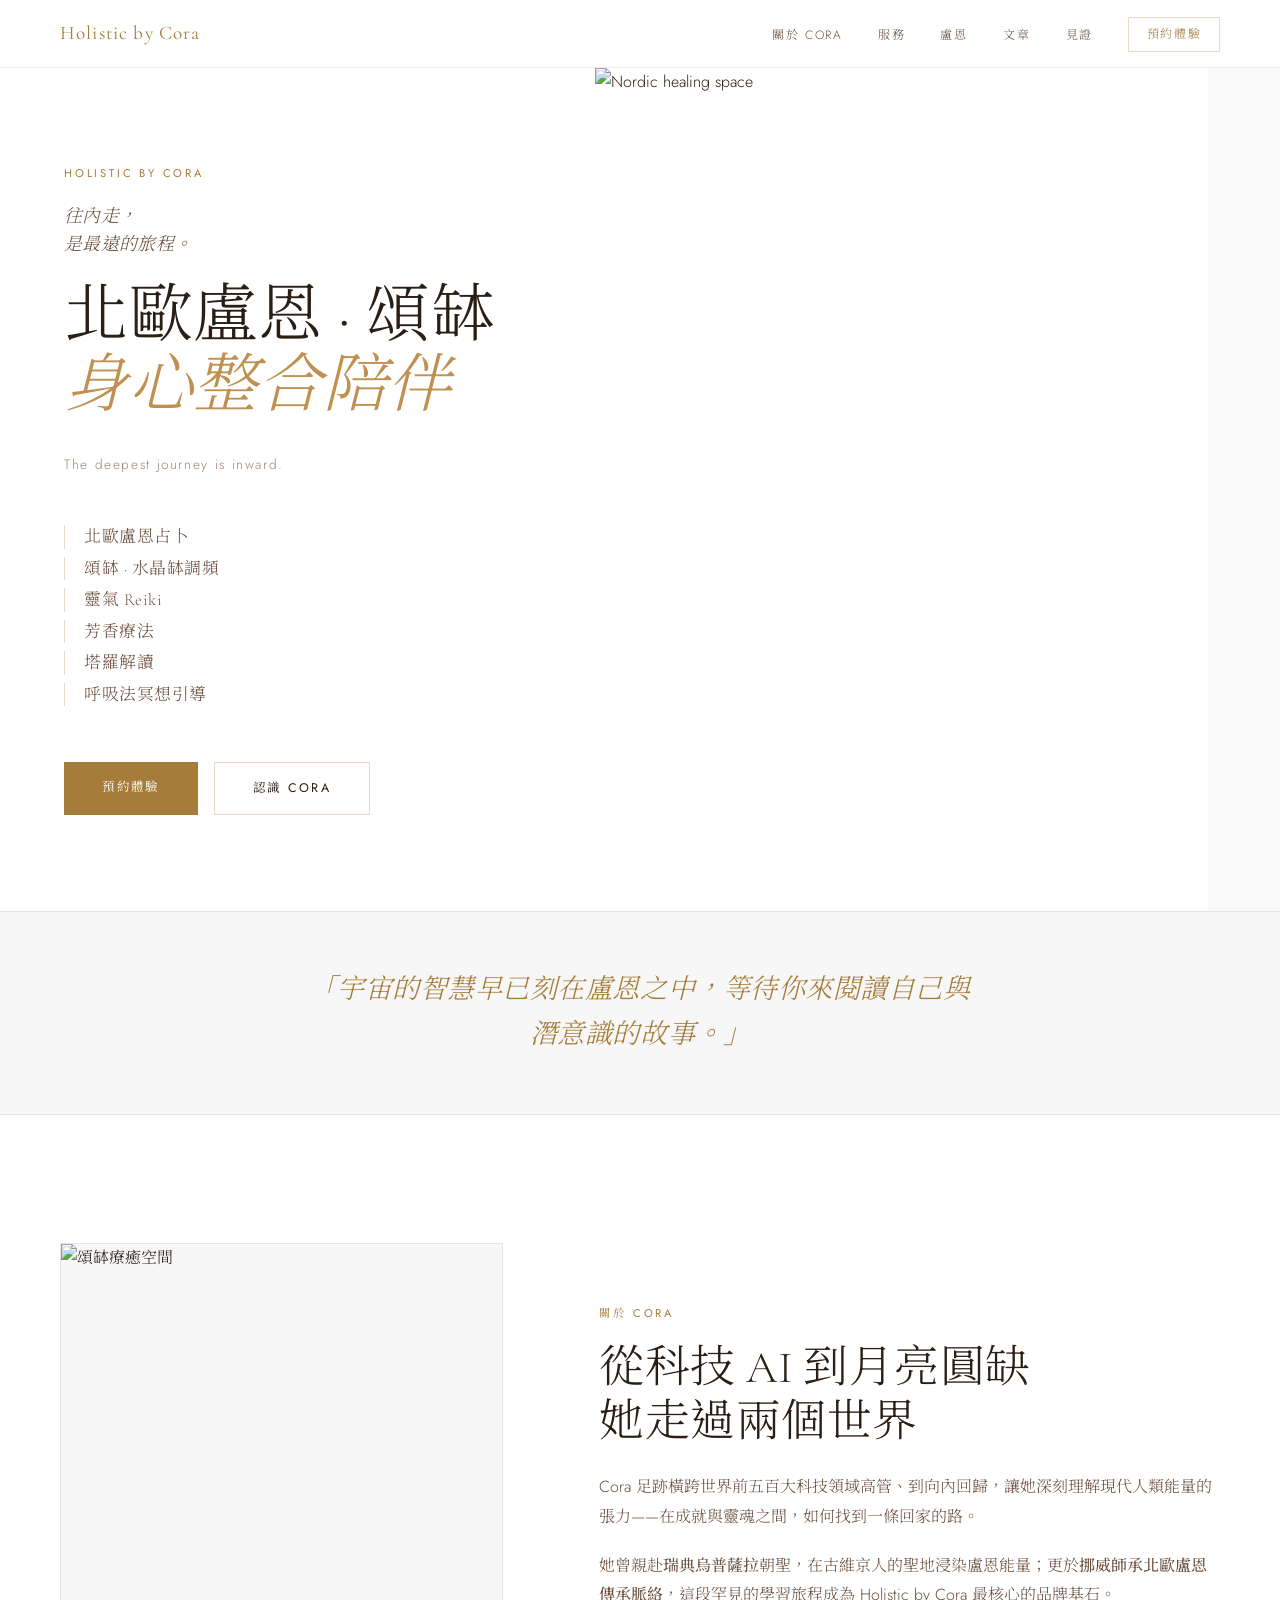
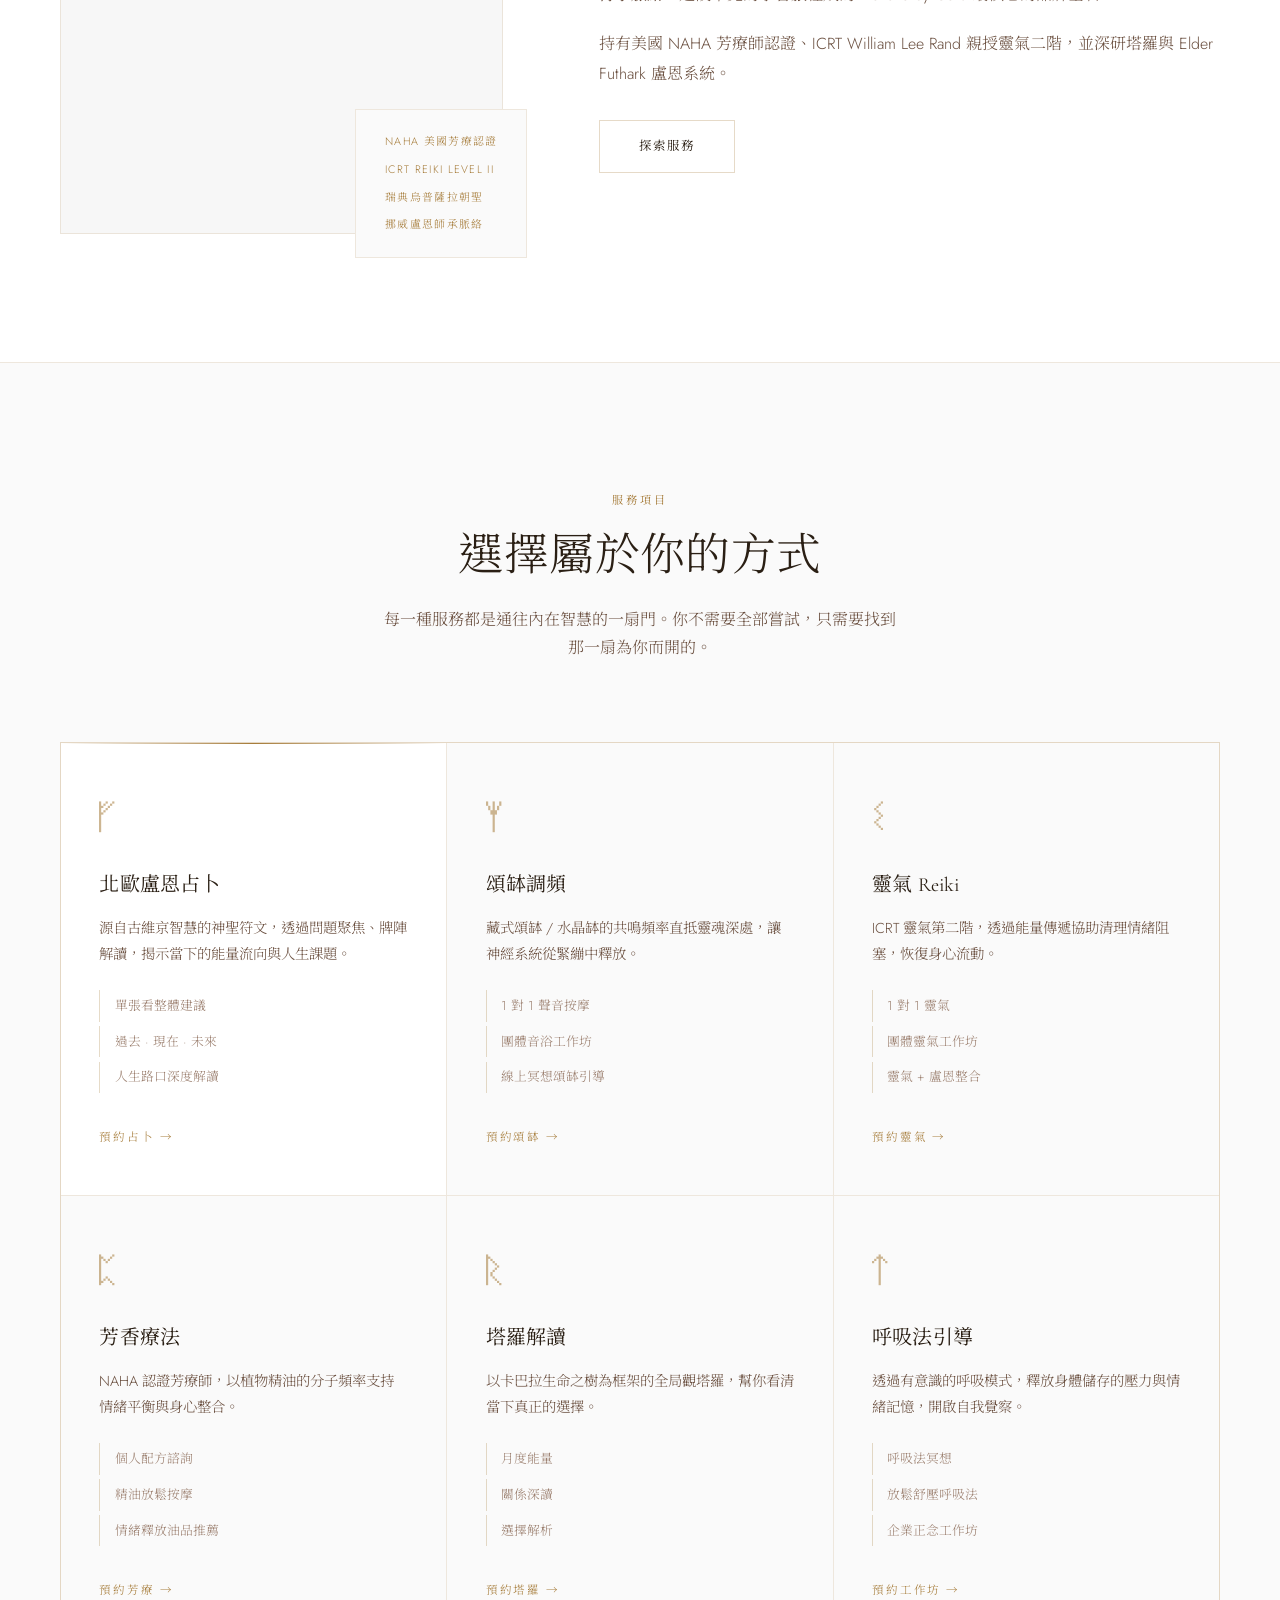
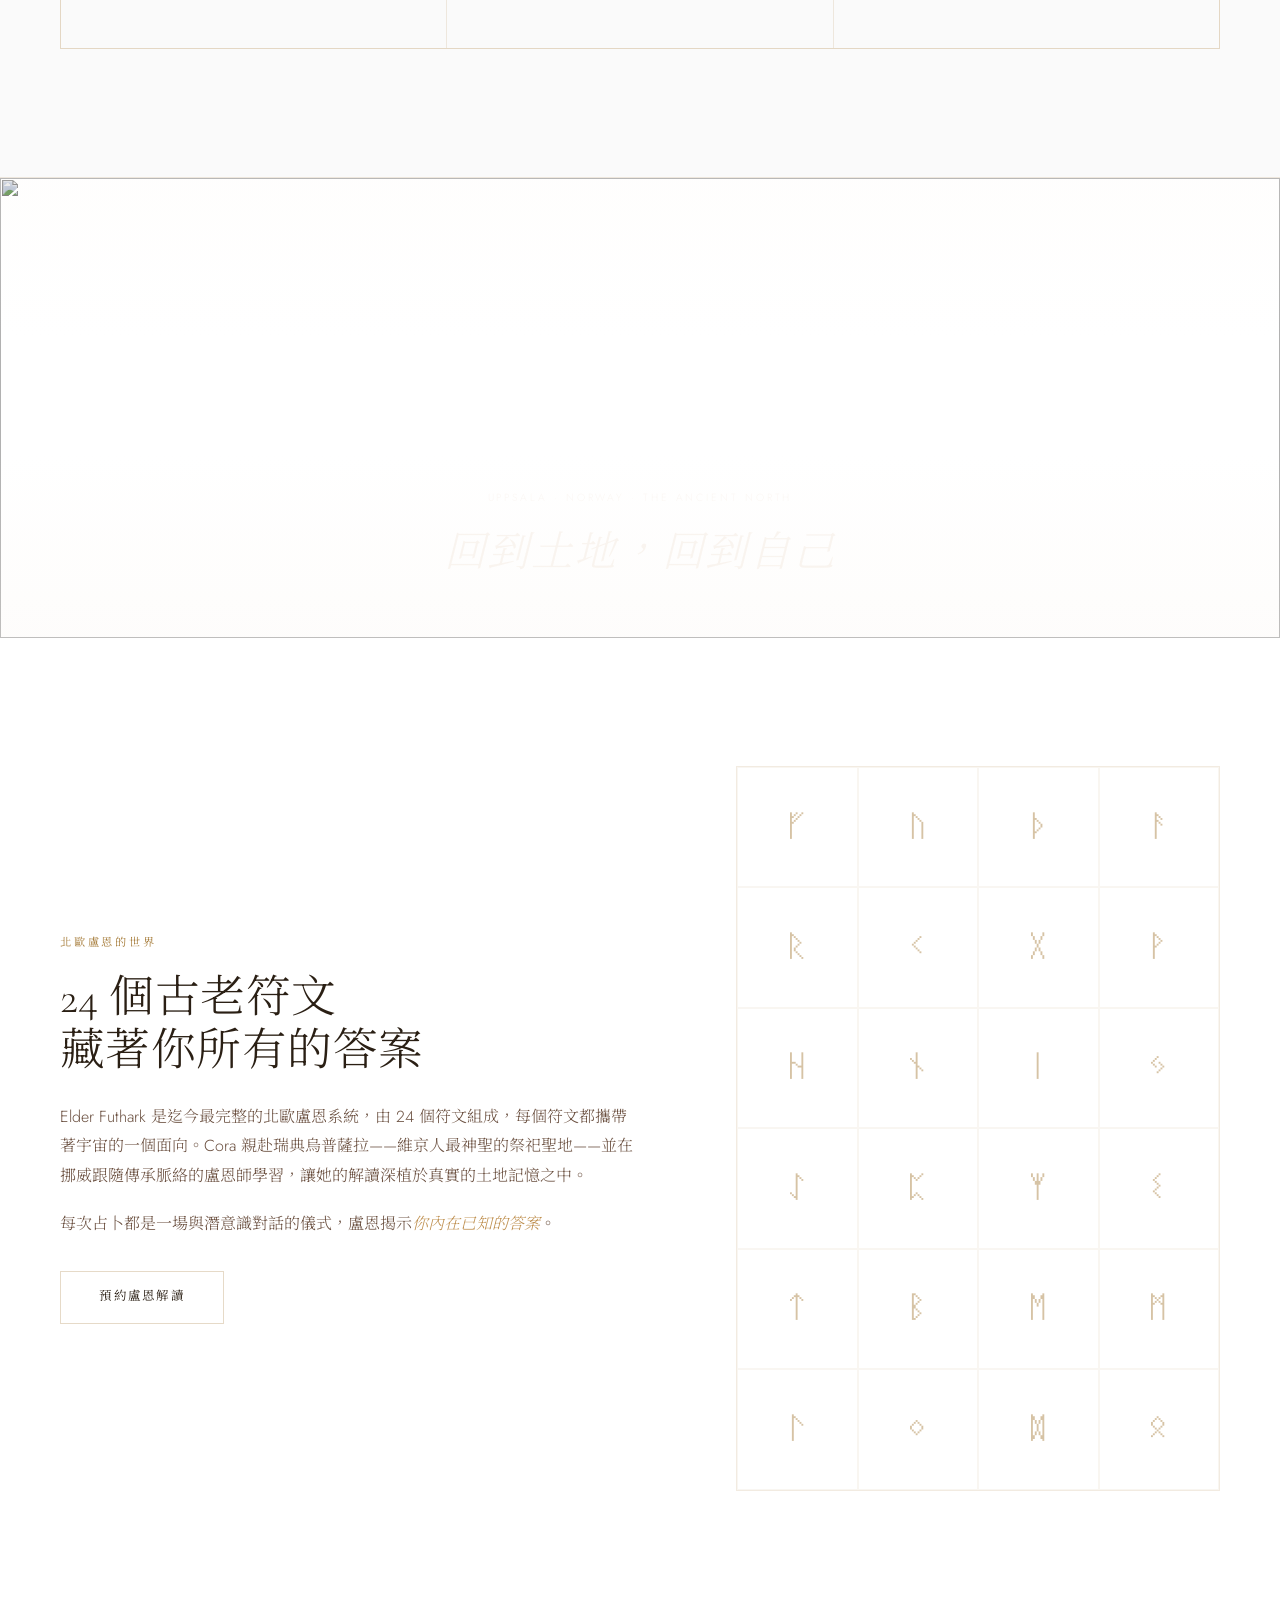
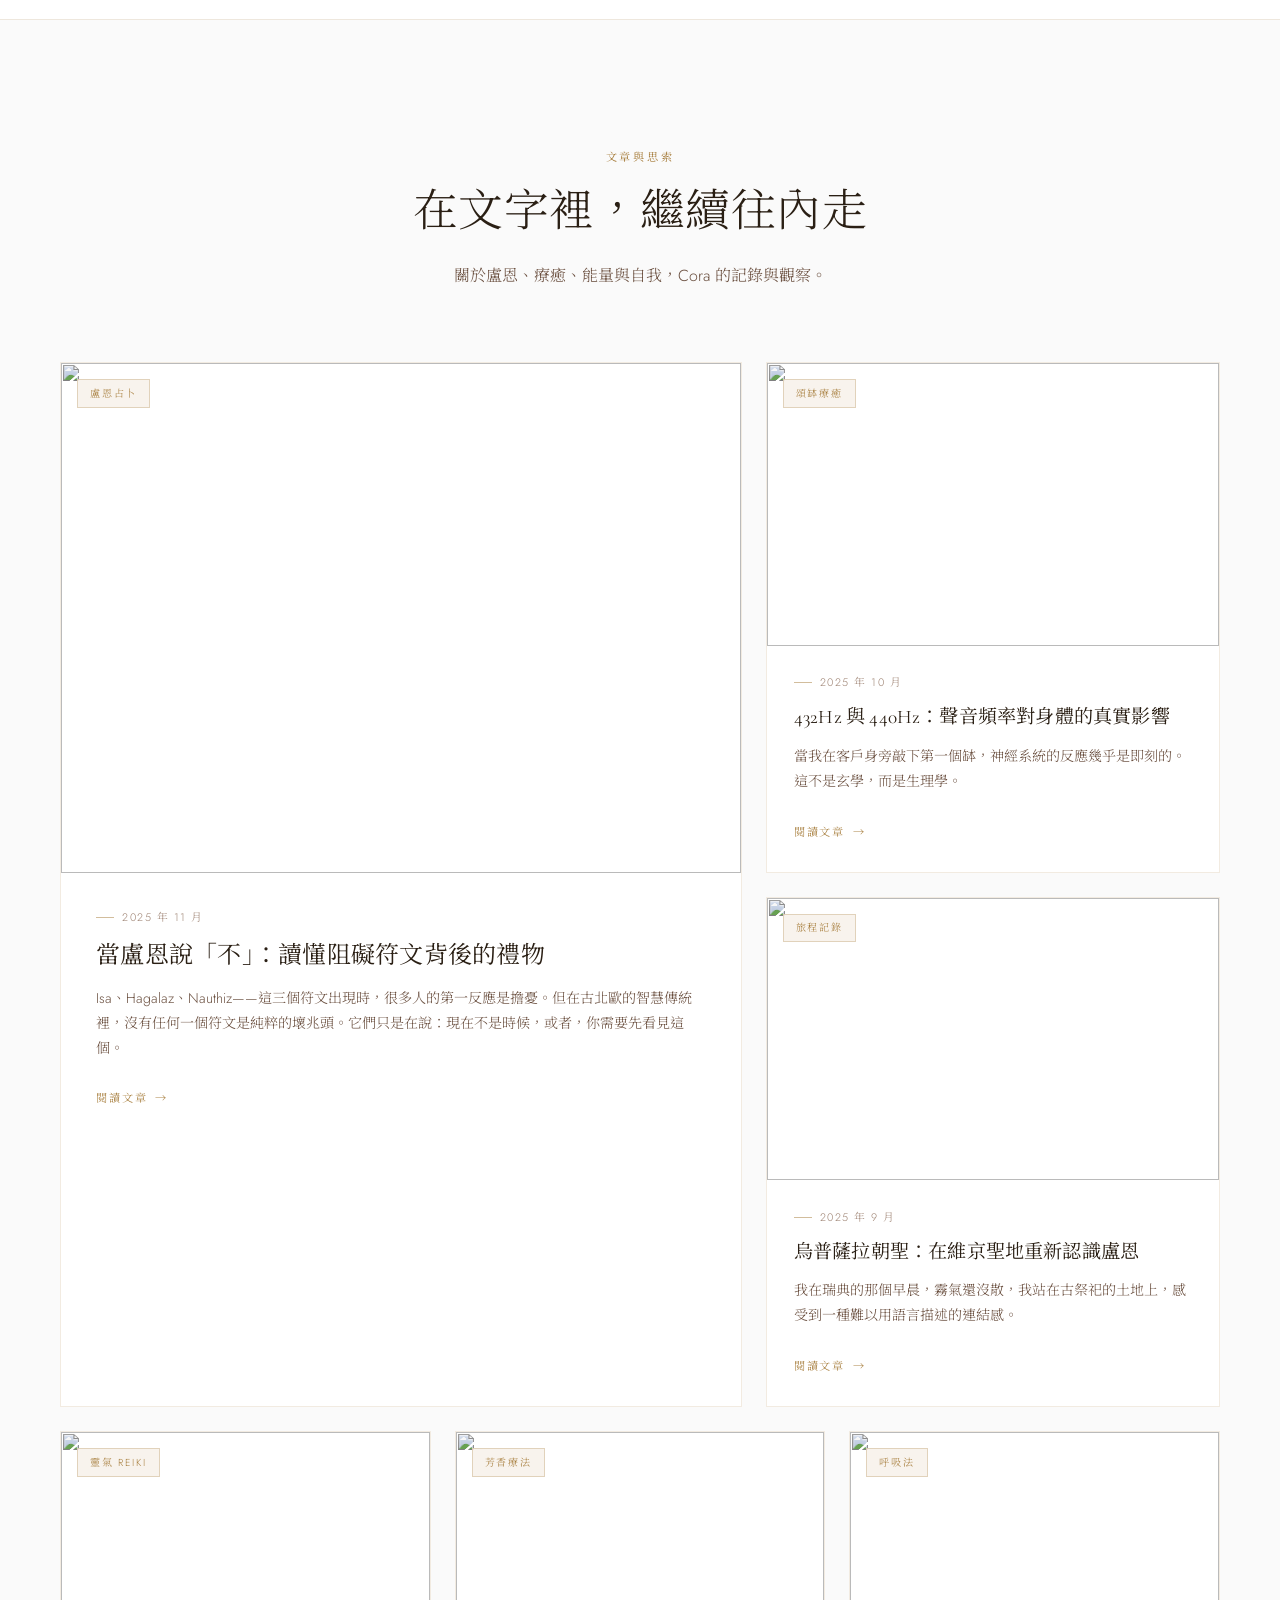
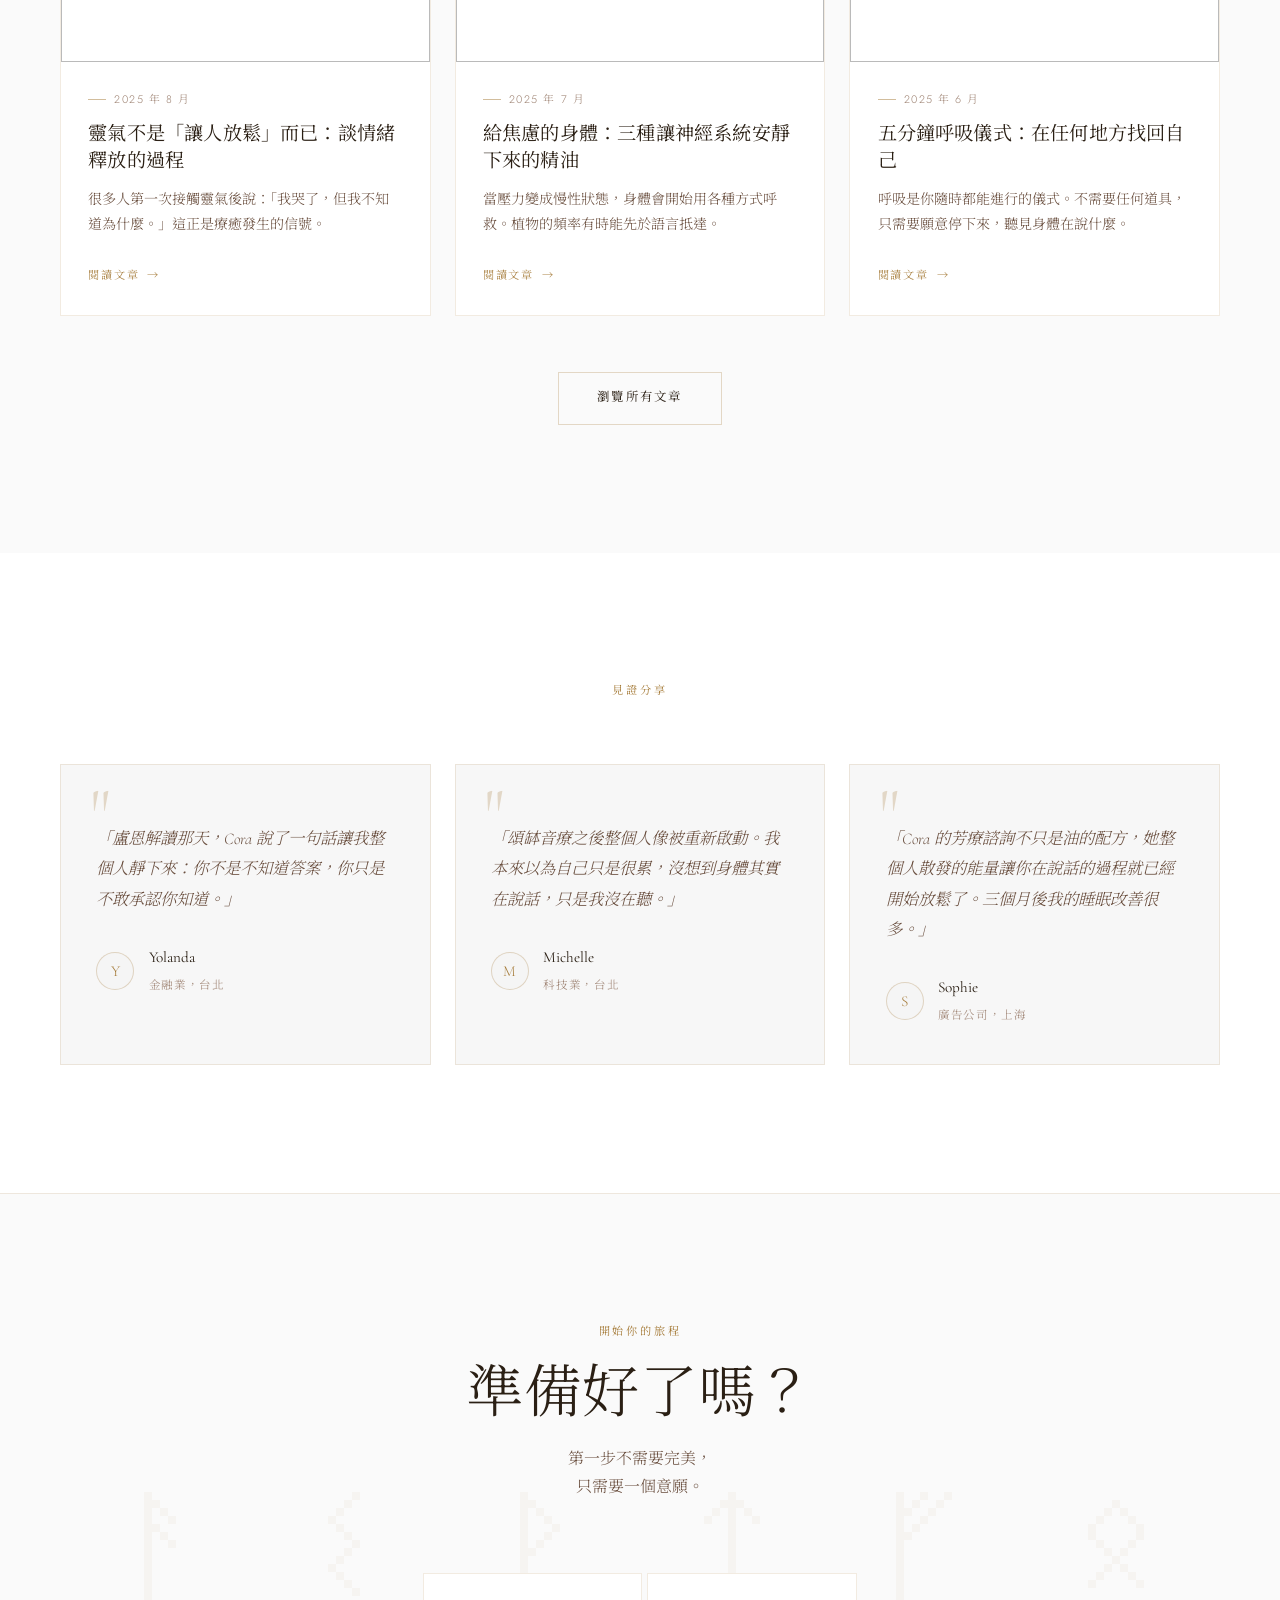
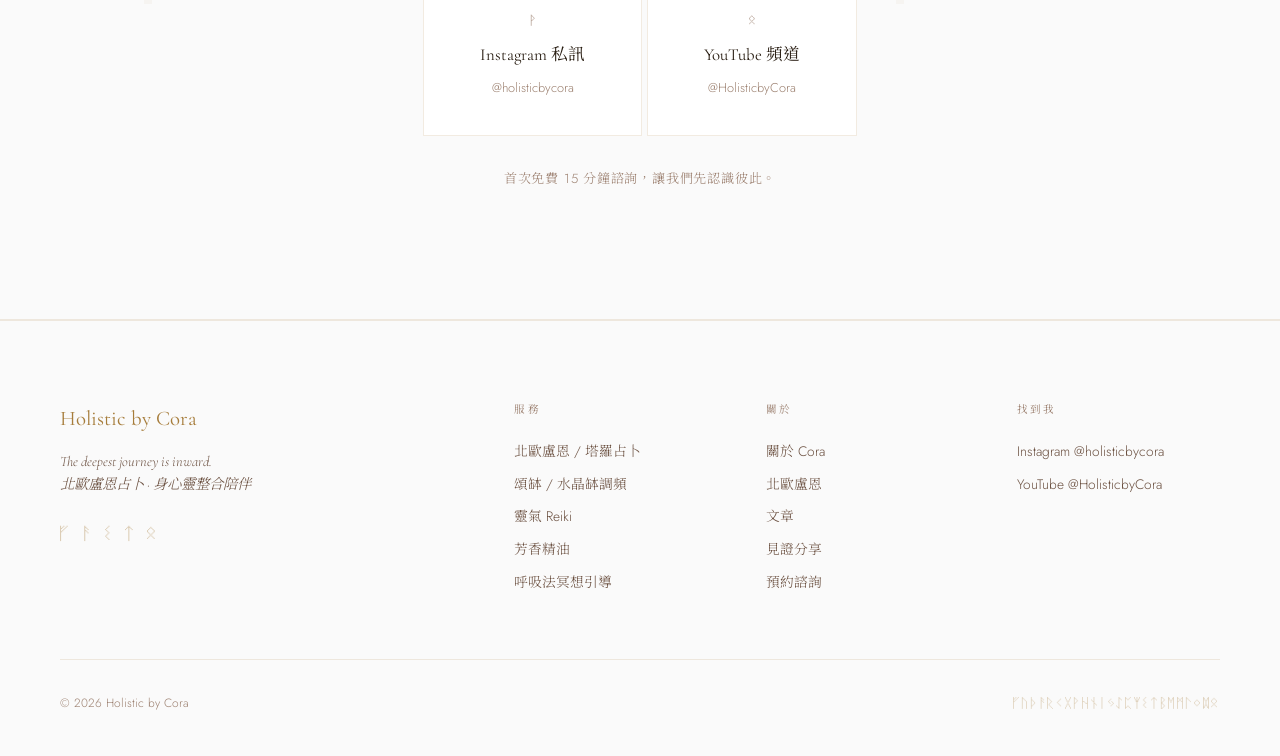
==== commit cee3ec73: "Update index.html" ====
--- a/index.html
+++ b/index.html
@@ -613,6 +613,11 @@
         <strong>Instagram 私訊</strong>
         <span>@holisticbycora</span>
       </a>
+      <a href="https://www.youtube.com/@HolisticbyCora" class="booking__card" target="_blank" rel="noopener" style="margin-top:1rem">
+        <span class="booking__cr" aria-hidden="true">ᛟ</span>
+        <strong>YouTube 頻道</strong>
+        <span>@HolisticbyCora</span>
+      </a>
       <p class="booking__note">首次免費 15 分鐘諮詢，讓我們先認識彼此。</p>
     </div>
   </div>
@@ -650,6 +655,7 @@
       <div class="footer__col">
         <h4>找到我</h4>
         <a href="https://instagram.com/holisticbycora" target="_blank" rel="noopener">Instagram @holisticbycora</a>
+        <a href="https://www.youtube.com/@HolisticbyCora" target="_blank" rel="noopener">YouTube @HolisticbyCora</a>
       </div>
     </div>
     <div class="footer__bt">
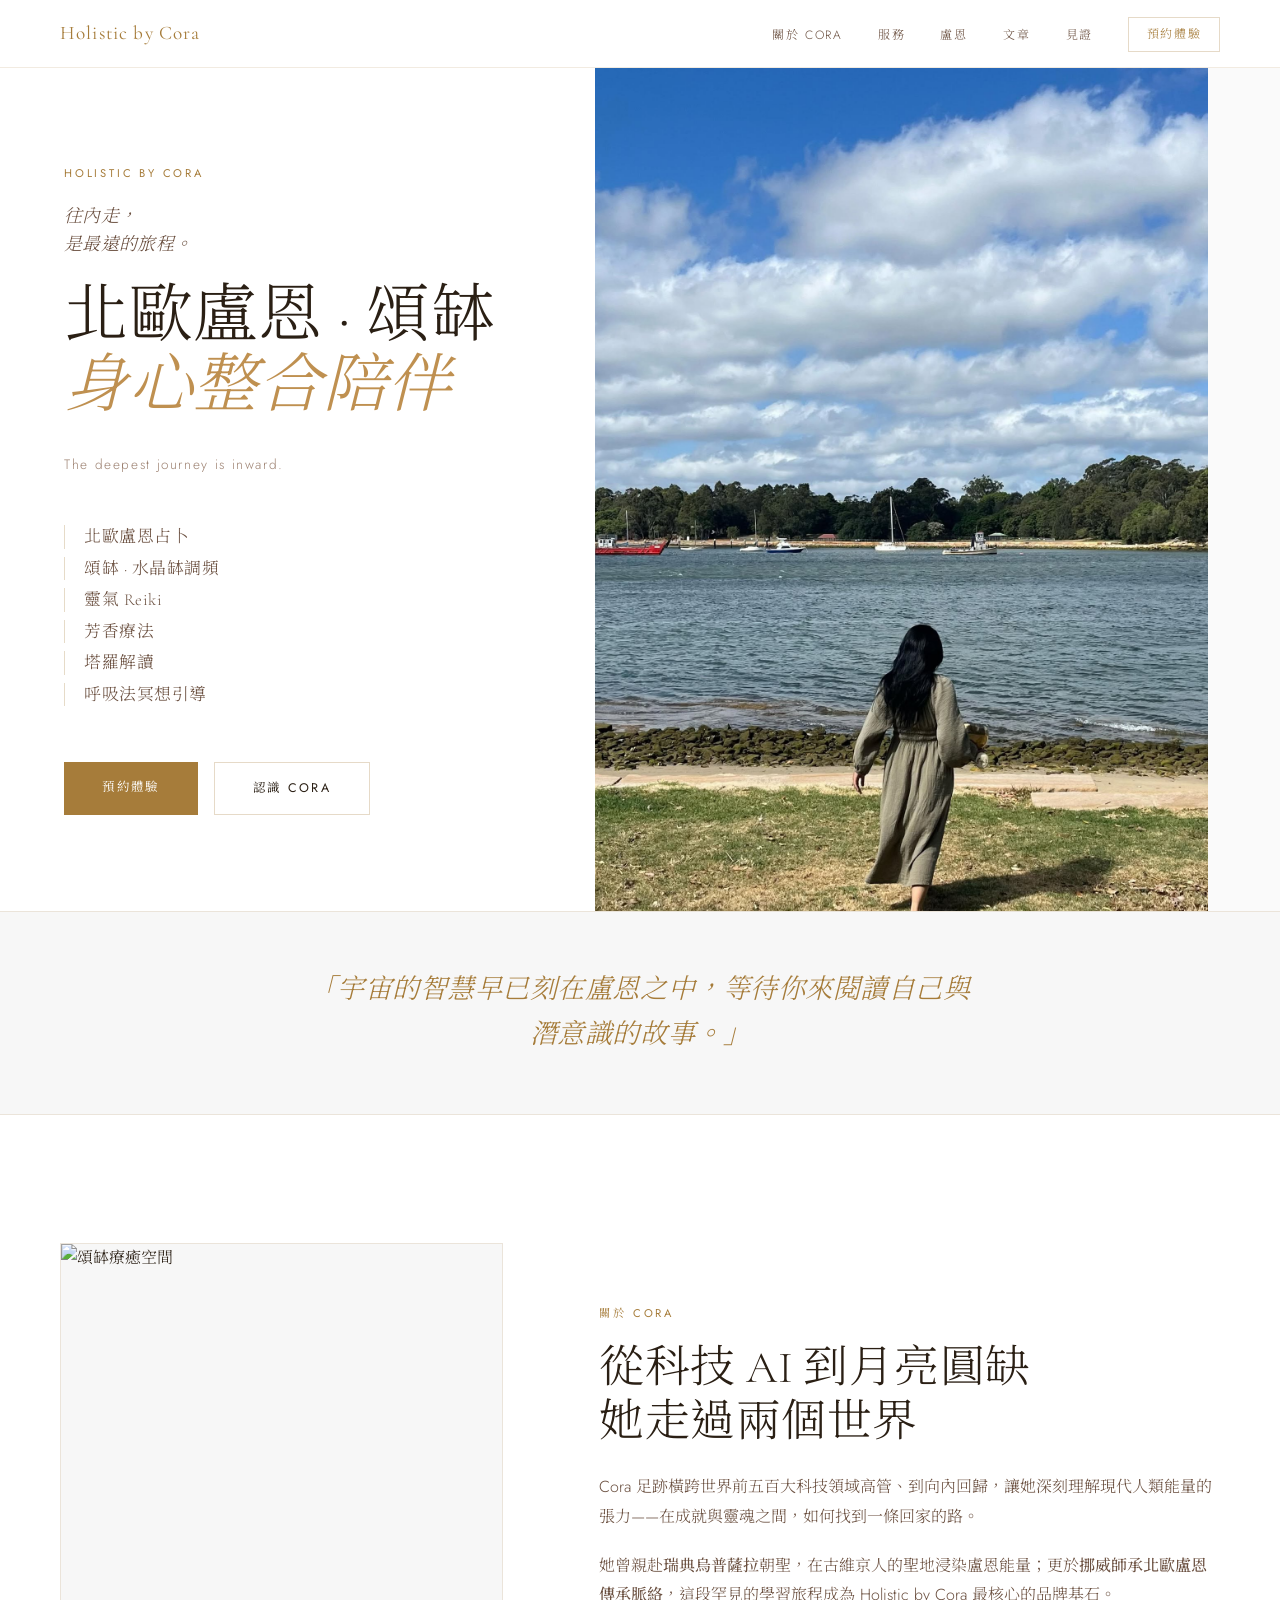
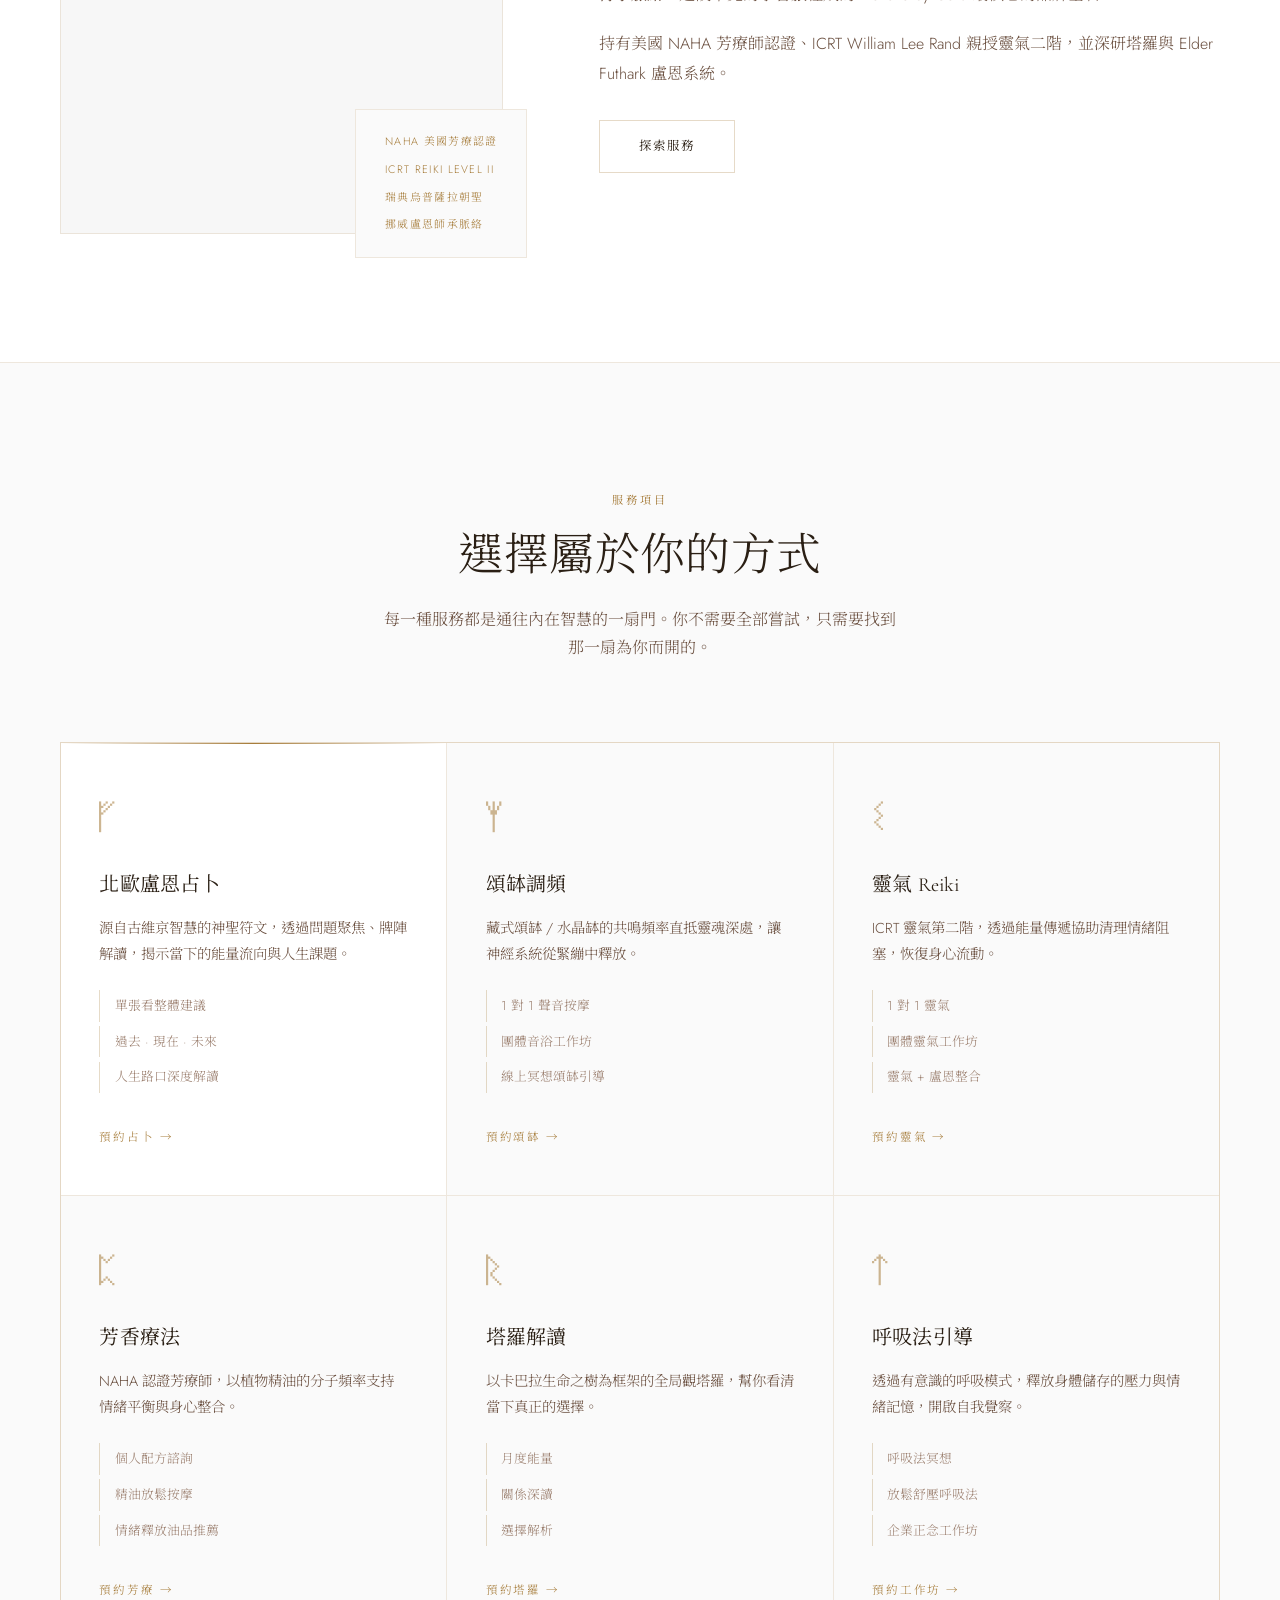
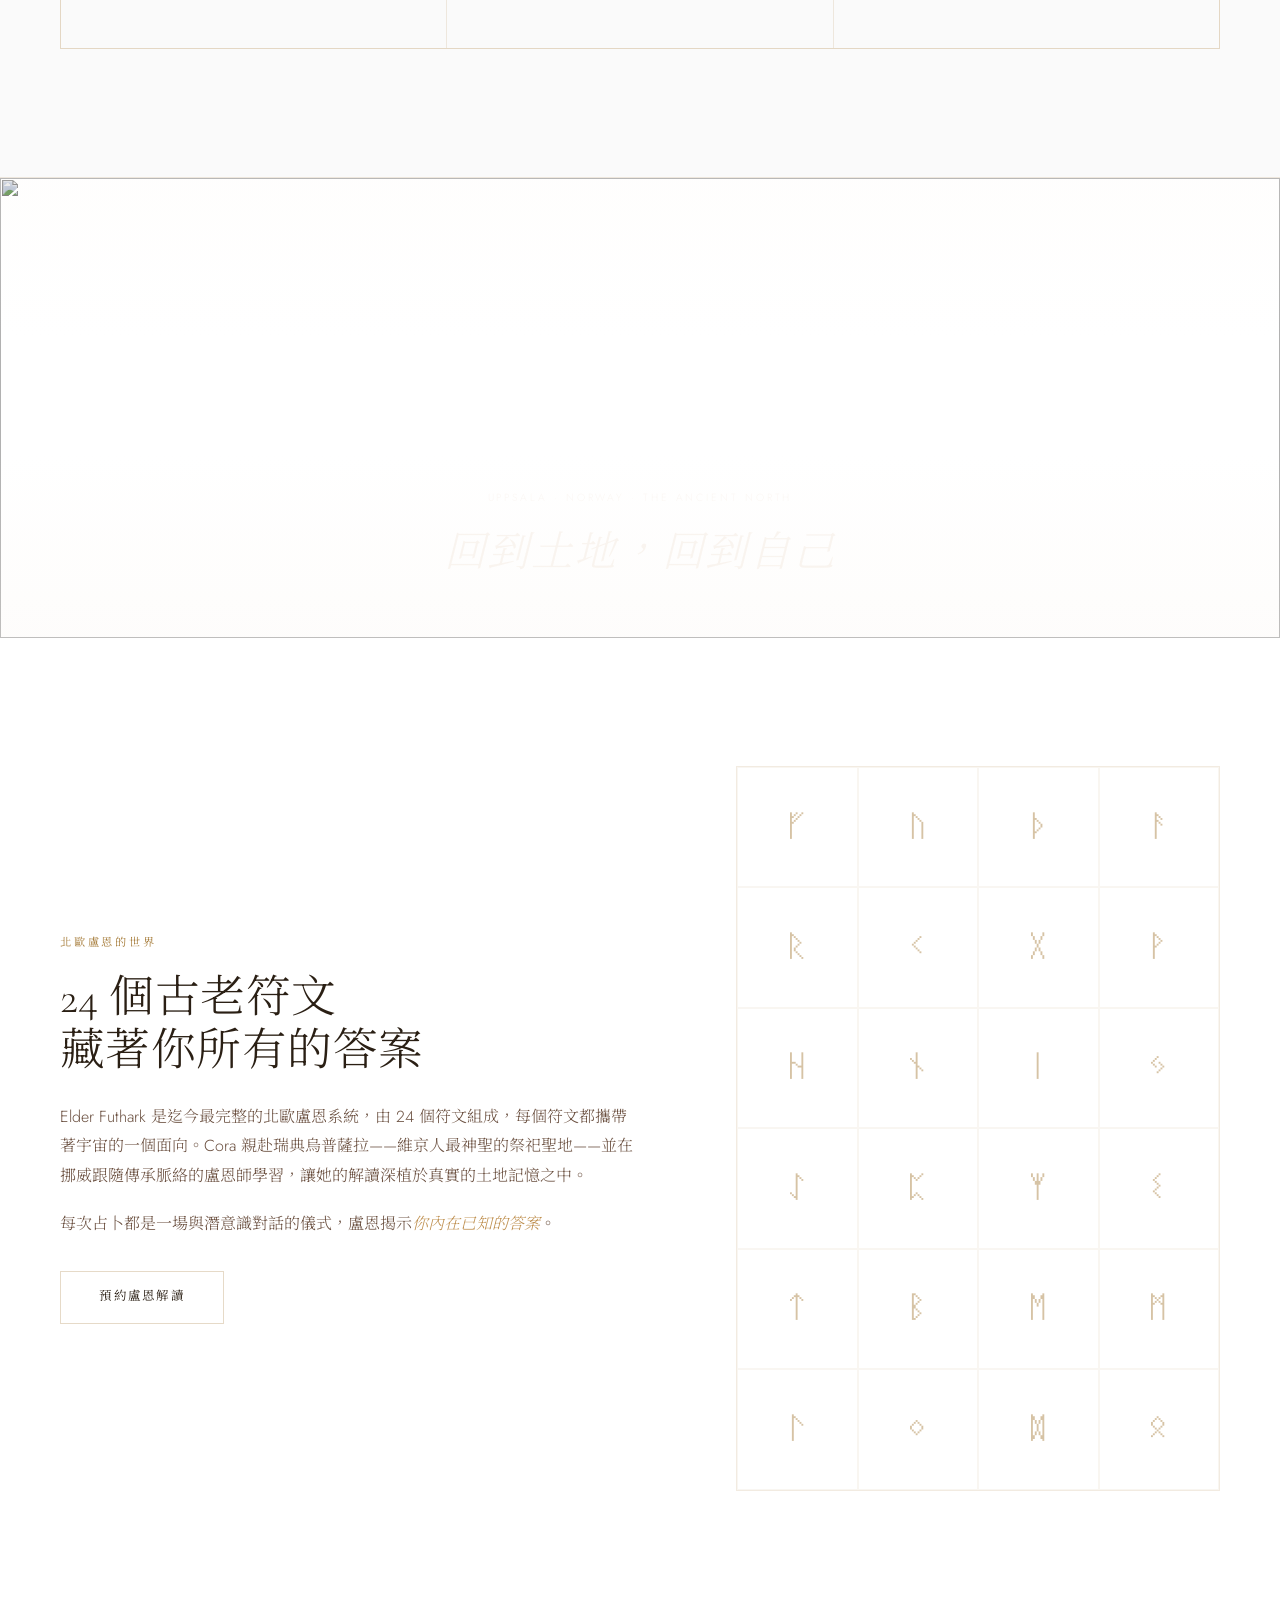
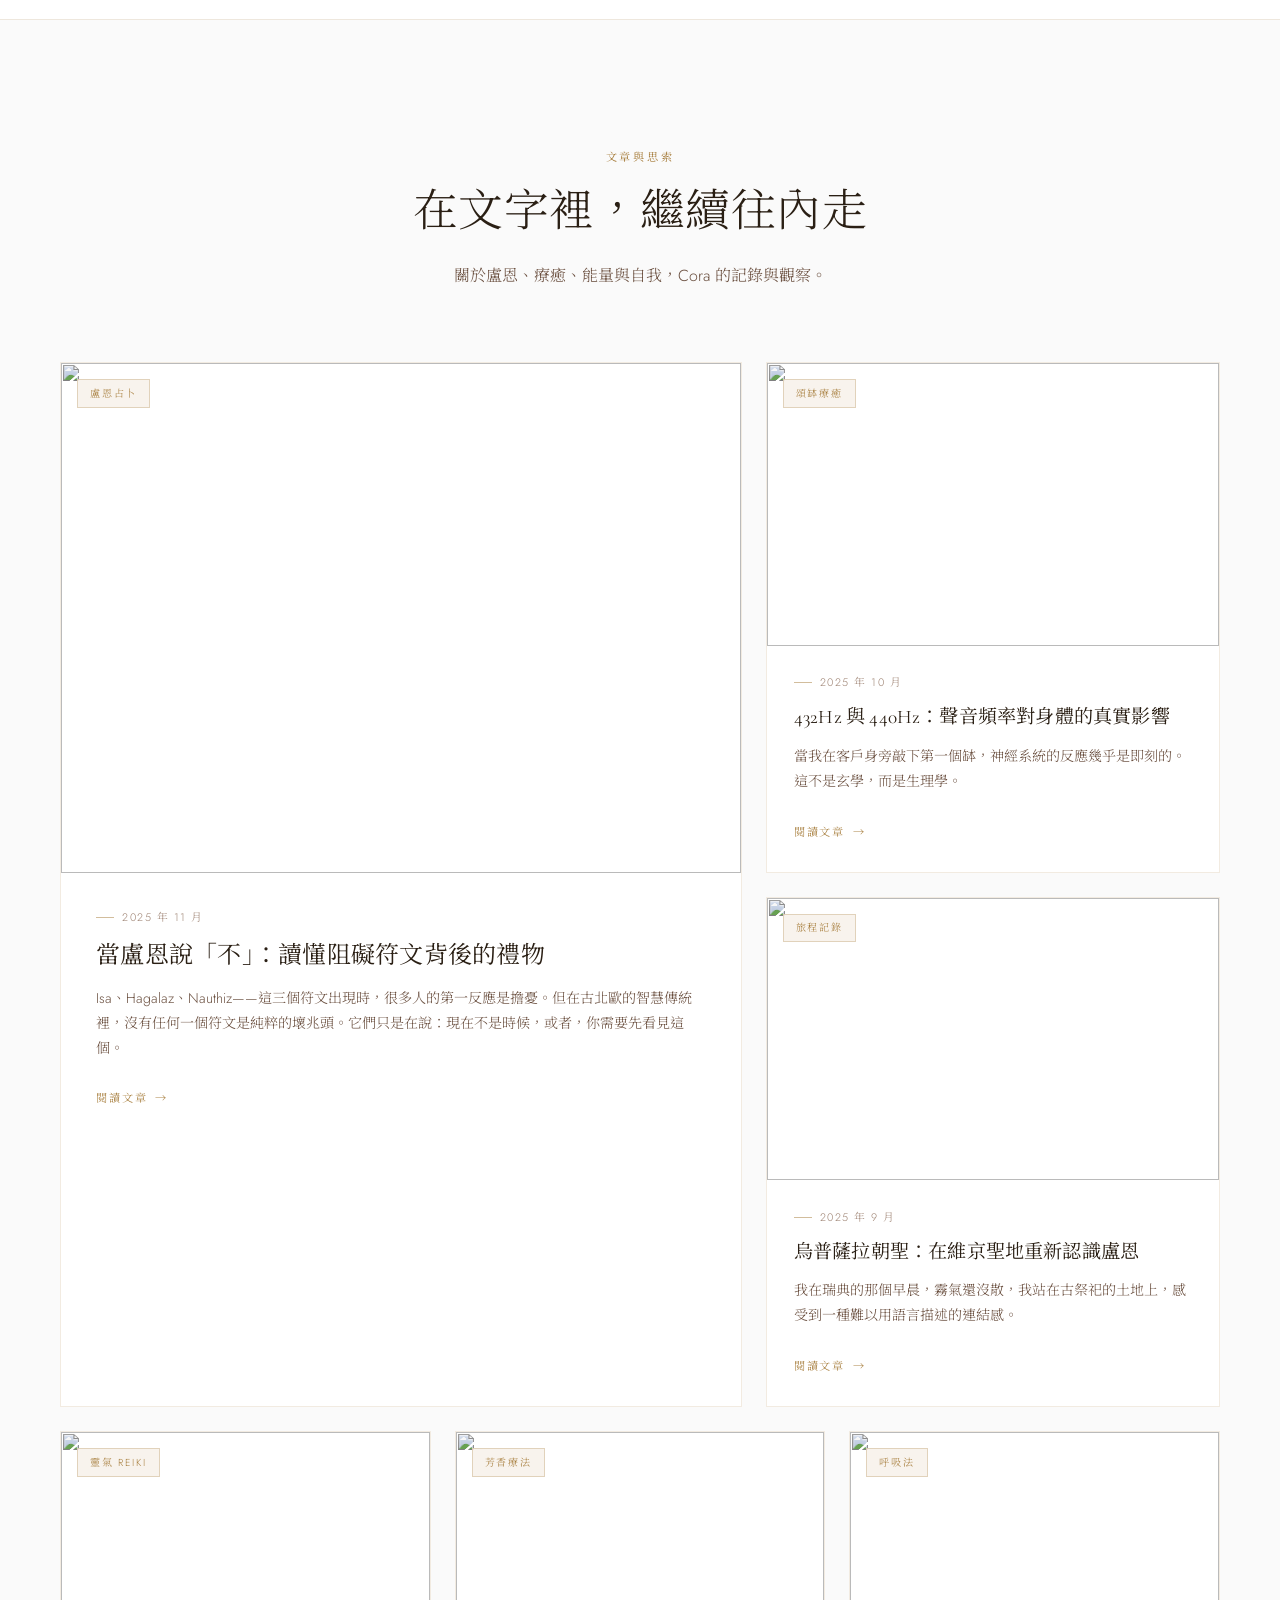
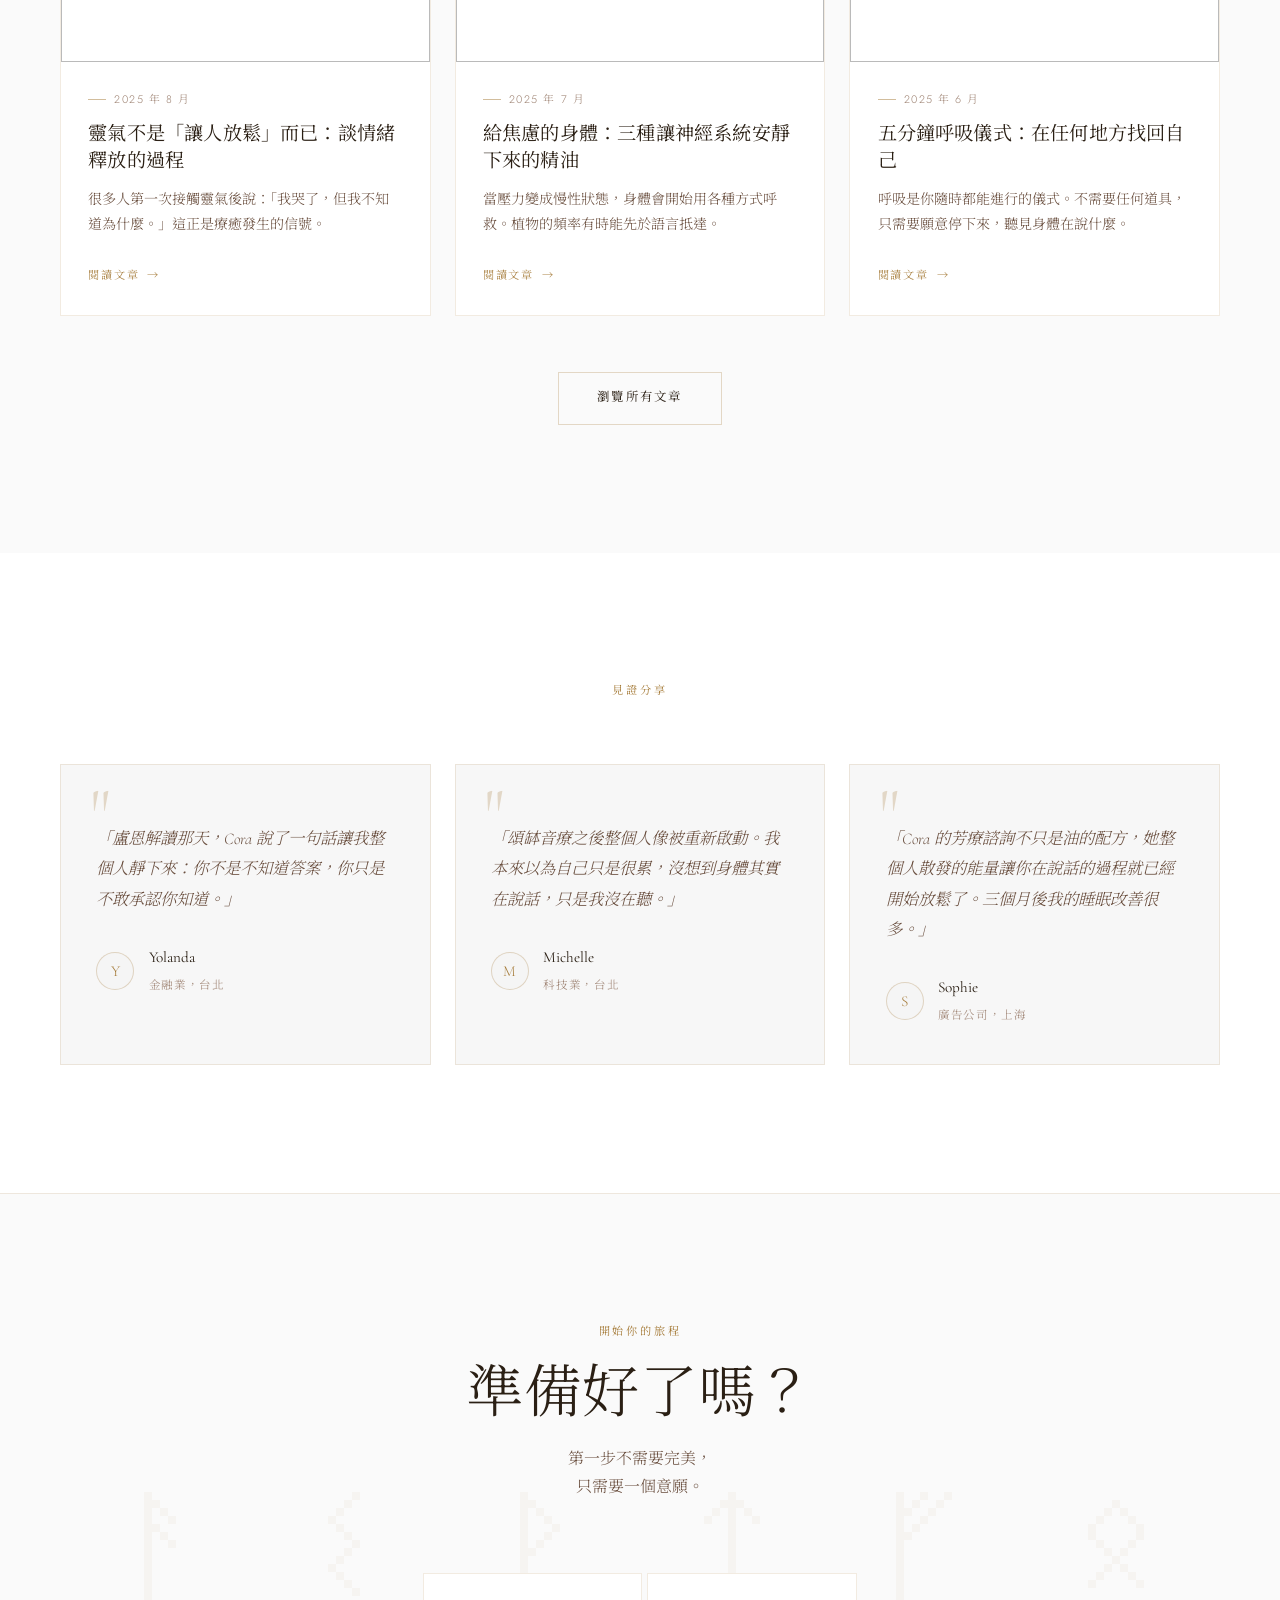
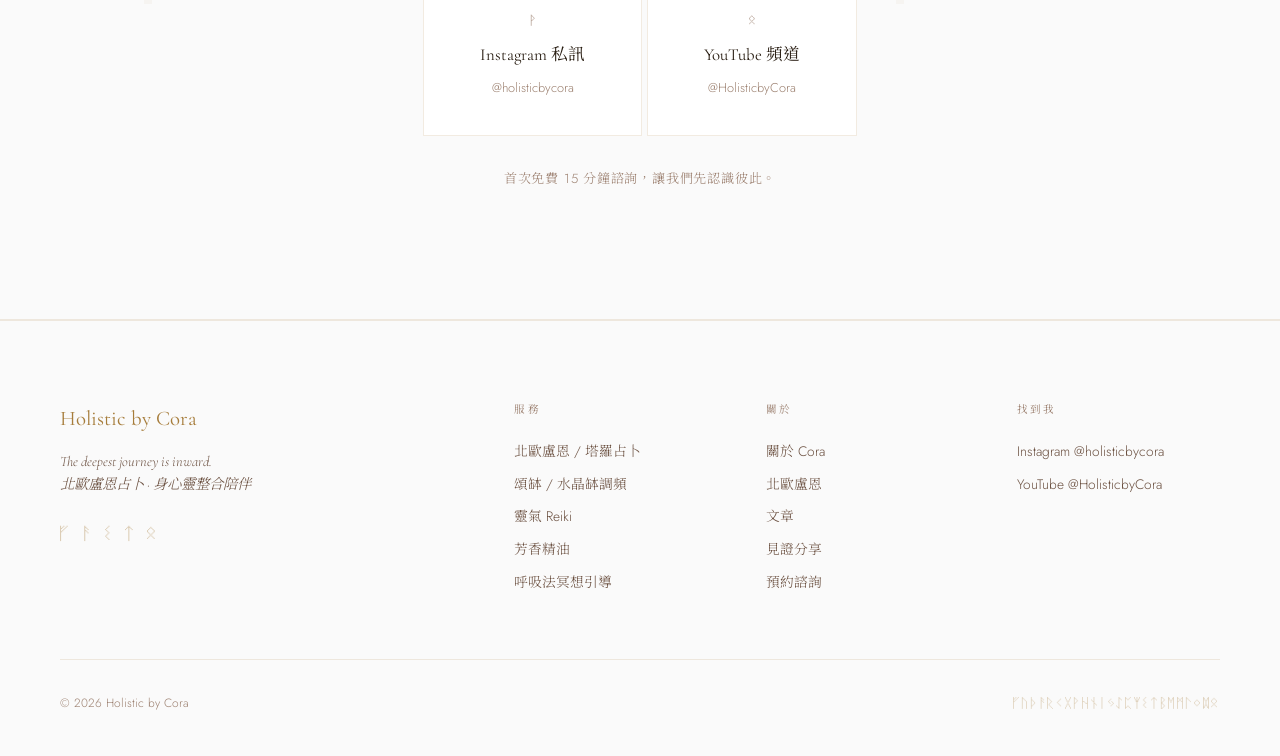
==== commit 46e21364: "Update index.html" ====
--- a/index.html
+++ b/index.html
@@ -299,8 +299,8 @@
       <img src="images/cora-hero.jpg" alt="Cora" />
     -->
     <img
-      src="https://images.unsplash.com/photo-1545389336-cf090694435e?w=1200&q=85&auto=format&fit=crop&crop=top"
-      alt="Nordic healing space"
+      src="images/cora-hero.webp"
+      alt="Cora"
     />
     <div class="hero__r-strip"></div>
   </div>
@@ -483,7 +483,7 @@
           <p class="bc__date">2025 年 11 月</p>
           <h3 class="bc__t">當盧恩說「不」：讀懂阻礙符文背後的禮物</h3>
           <p class="bc__ex">Isa、Hagalaz、Nauthiz——這三個符文出現時，很多人的第一反應是擔憂。但在古北歐的智慧傳統裡，沒有任何一個符文是純粹的壞兆頭。它們只是在說：現在不是時候，或者，你需要先看見這個。</p>
-          <a href="blog/" class="bc__read">閱讀文章</a>
+          <a href="blog/rune-obstacle.html" class="bc__read">閱讀文章</a>
         </div>
       </div>
       <div class="bc">
@@ -495,7 +495,7 @@
           <p class="bc__date">2025 年 10 月</p>
           <h3 class="bc__t">432Hz 與 440Hz：聲音頻率對身體的真實影響</h3>
           <p class="bc__ex">當我在客戶身旁敲下第一個缽，神經系統的反應幾乎是即刻的。這不是玄學，而是生理學。</p>
-          <a href="blog/" class="bc__read">閱讀文章</a>
+          <a href="blog/sound-frequency.html" class="bc__read">閱讀文章</a>
         </div>
       </div>
       <div class="bc">
@@ -507,7 +507,7 @@
           <p class="bc__date">2025 年 9 月</p>
           <h3 class="bc__t">烏普薩拉朝聖：在維京聖地重新認識盧恩</h3>
           <p class="bc__ex">我在瑞典的那個早晨，霧氣還沒散，我站在古祭祀的土地上，感受到一種難以用語言描述的連結感。</p>
-          <a href="blog/" class="bc__read">閱讀文章</a>
+          <a href="blog/uppsala-pilgrimage.html" class="bc__read">閱讀文章</a>
         </div>
       </div>
     </div>
@@ -522,7 +522,7 @@
           <p class="bc__date">2025 年 8 月</p>
           <h3 class="bc__t">靈氣不是「讓人放鬆」而已：談情緒釋放的過程</h3>
           <p class="bc__ex">很多人第一次接觸靈氣後說：「我哭了，但我不知道為什麼。」這正是療癒發生的信號。</p>
-          <a href="blog/" class="bc__read">閱讀文章</a>
+          <a href="blog/reiki-emotion.html" class="bc__read">閱讀文章</a>
         </div>
       </div>
       <div class="bc">
@@ -534,7 +534,7 @@
           <p class="bc__date">2025 年 7 月</p>
           <h3 class="bc__t">給焦慮的身體：三種讓神經系統安靜下來的精油</h3>
           <p class="bc__ex">當壓力變成慢性狀態，身體會開始用各種方式呼救。植物的頻率有時能先於語言抵達。</p>
-          <a href="blog/" class="bc__read">閱讀文章</a>
+          <a href="blog/essential-oils-anxiety.html" class="bc__read">閱讀文章</a>
         </div>
       </div>
       <div class="bc">
@@ -546,7 +546,7 @@
           <p class="bc__date">2025 年 6 月</p>
           <h3 class="bc__t">五分鐘呼吸儀式：在任何地方找回自己</h3>
           <p class="bc__ex">呼吸是你隨時都能進行的儀式。不需要任何道具，只需要願意停下來，聽見身體在說什麼。</p>
-          <a href="blog/" class="bc__read">閱讀文章</a>
+          <a href="blog/breathwork-ritual.html" class="bc__read">閱讀文章</a>
         </div>
       </div>
     </div>
